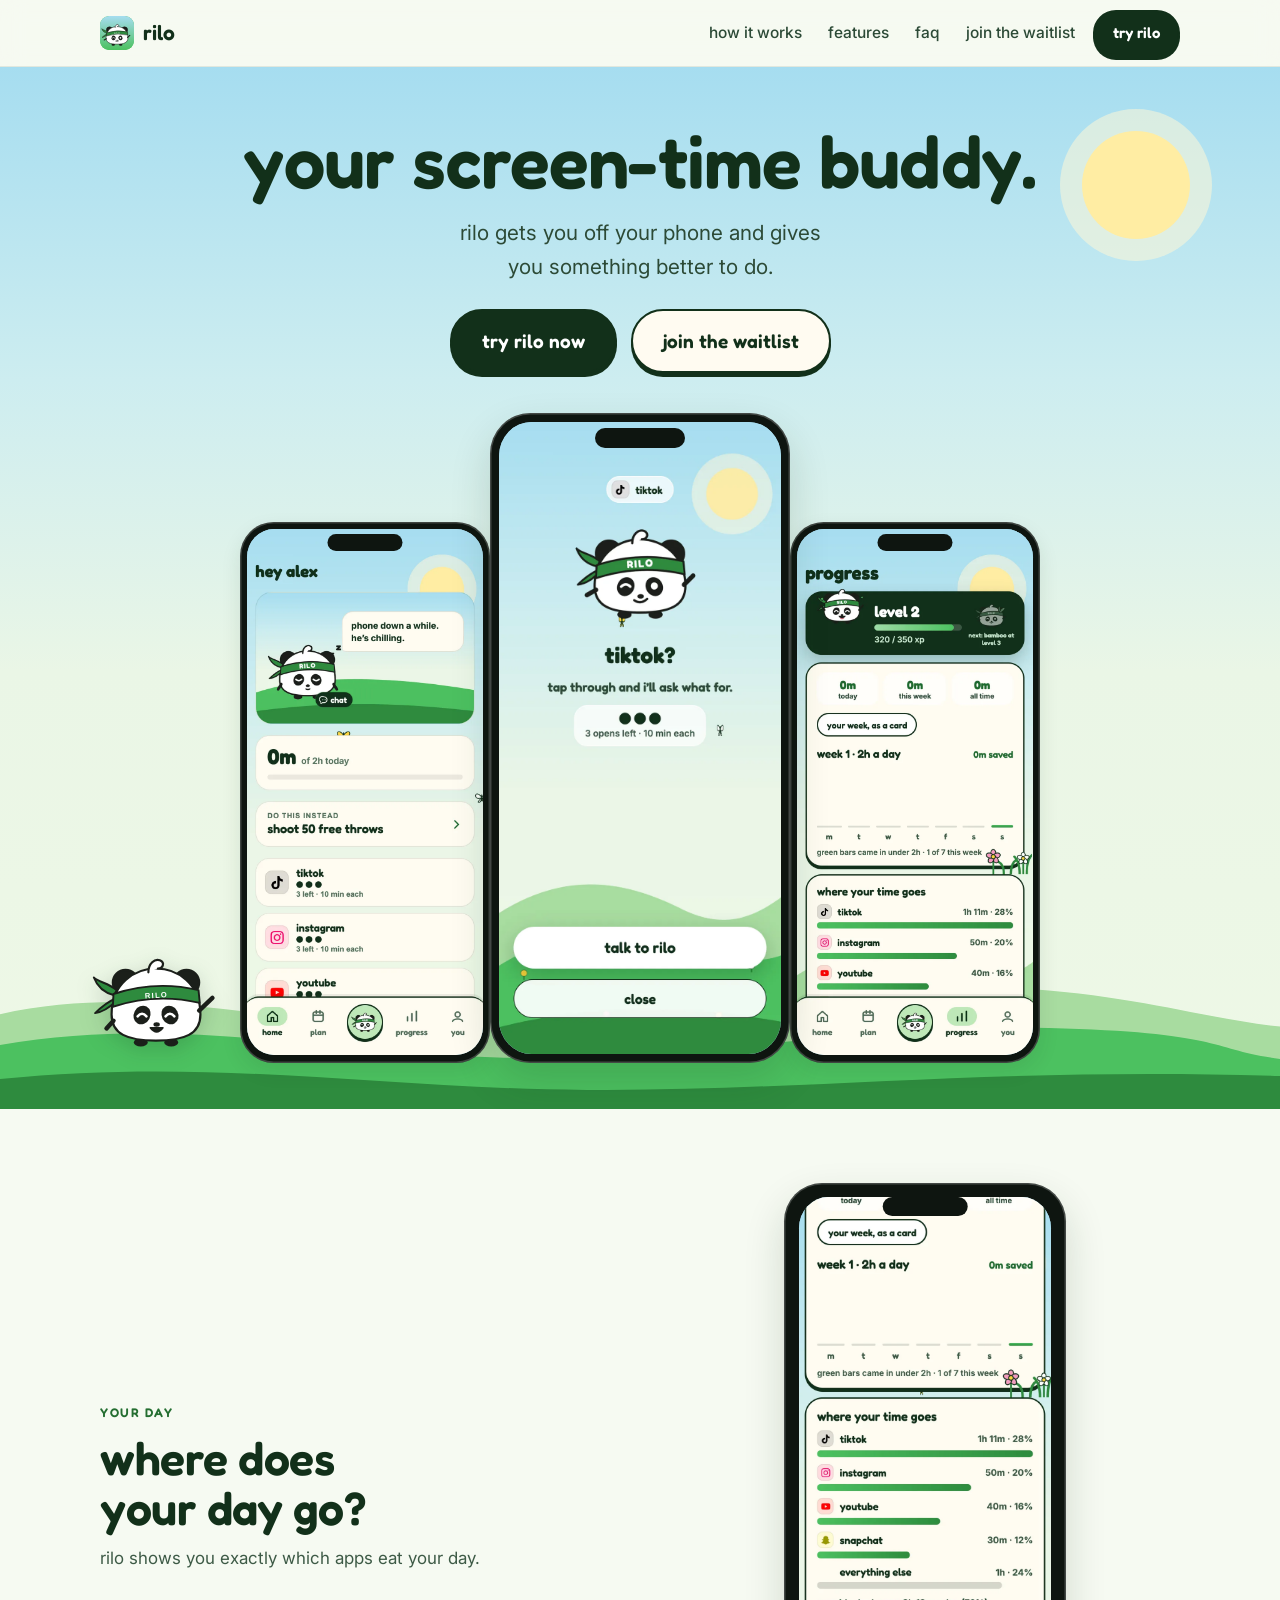
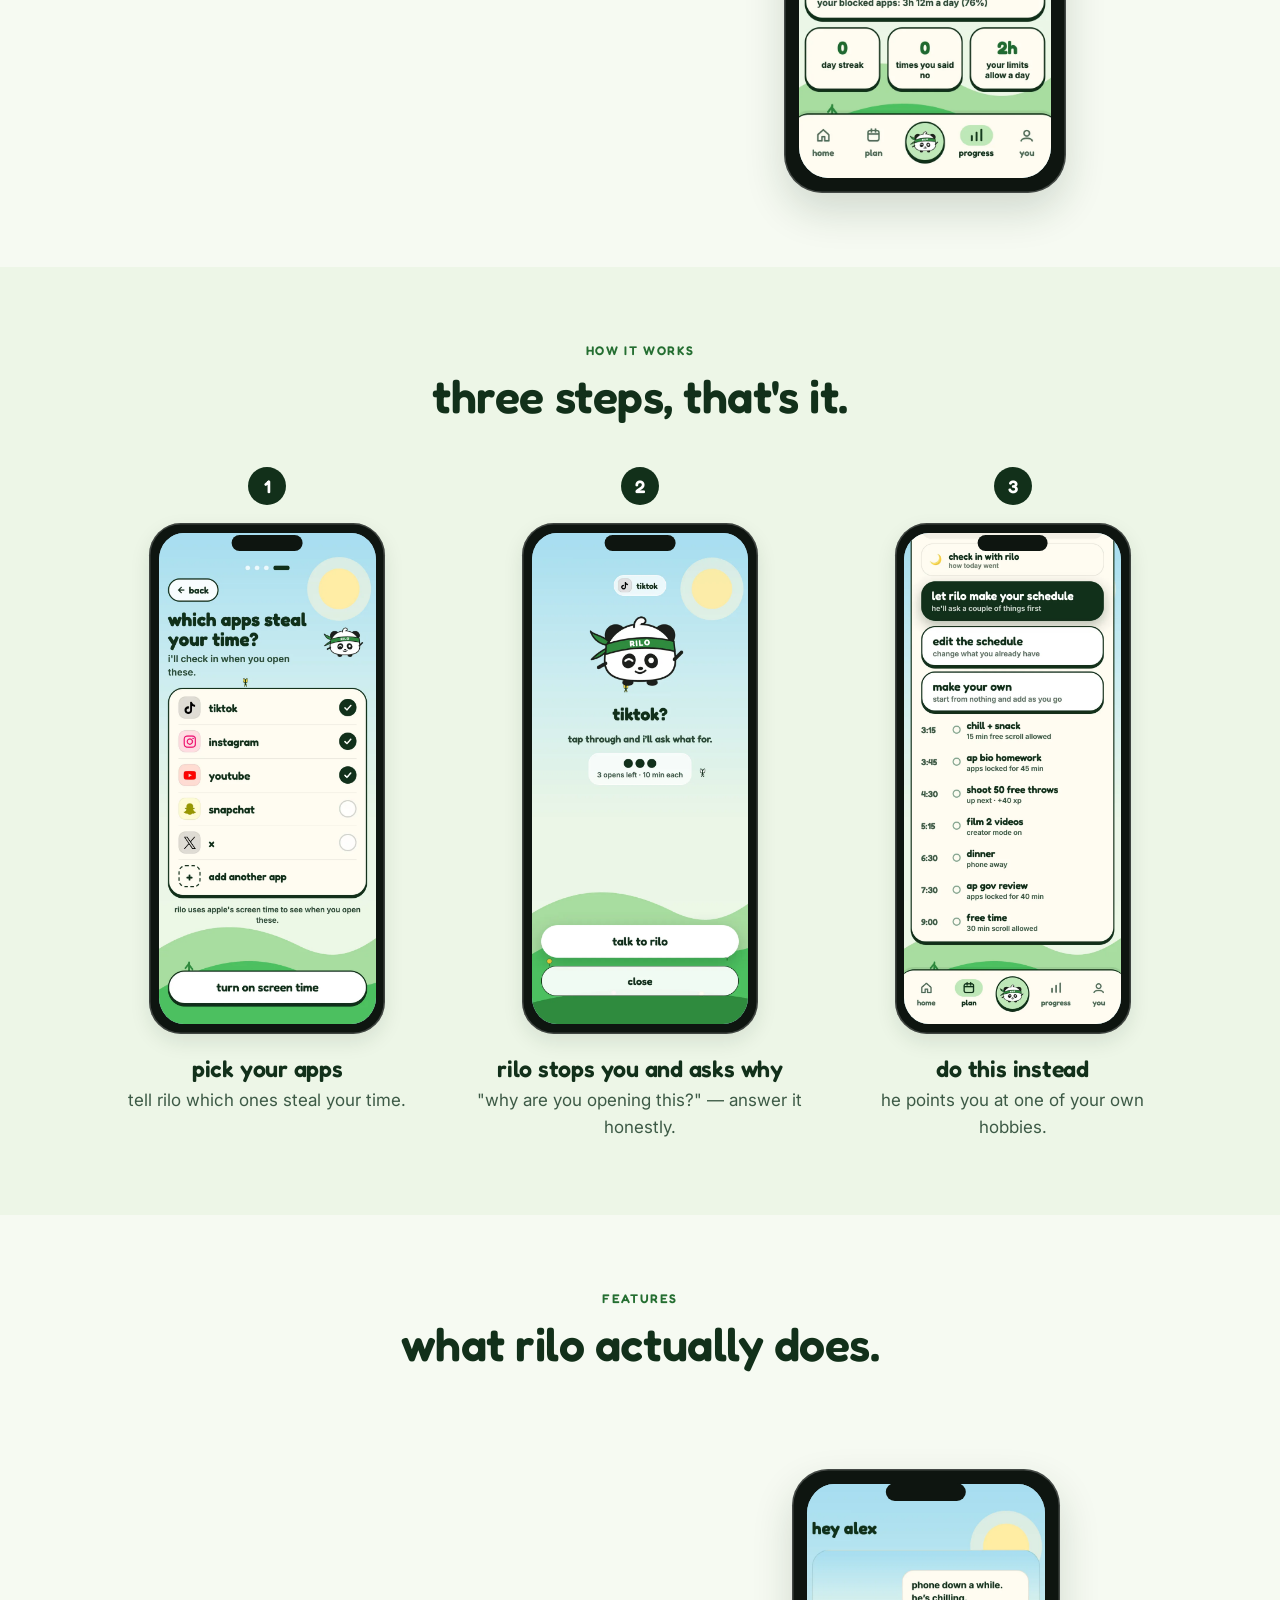
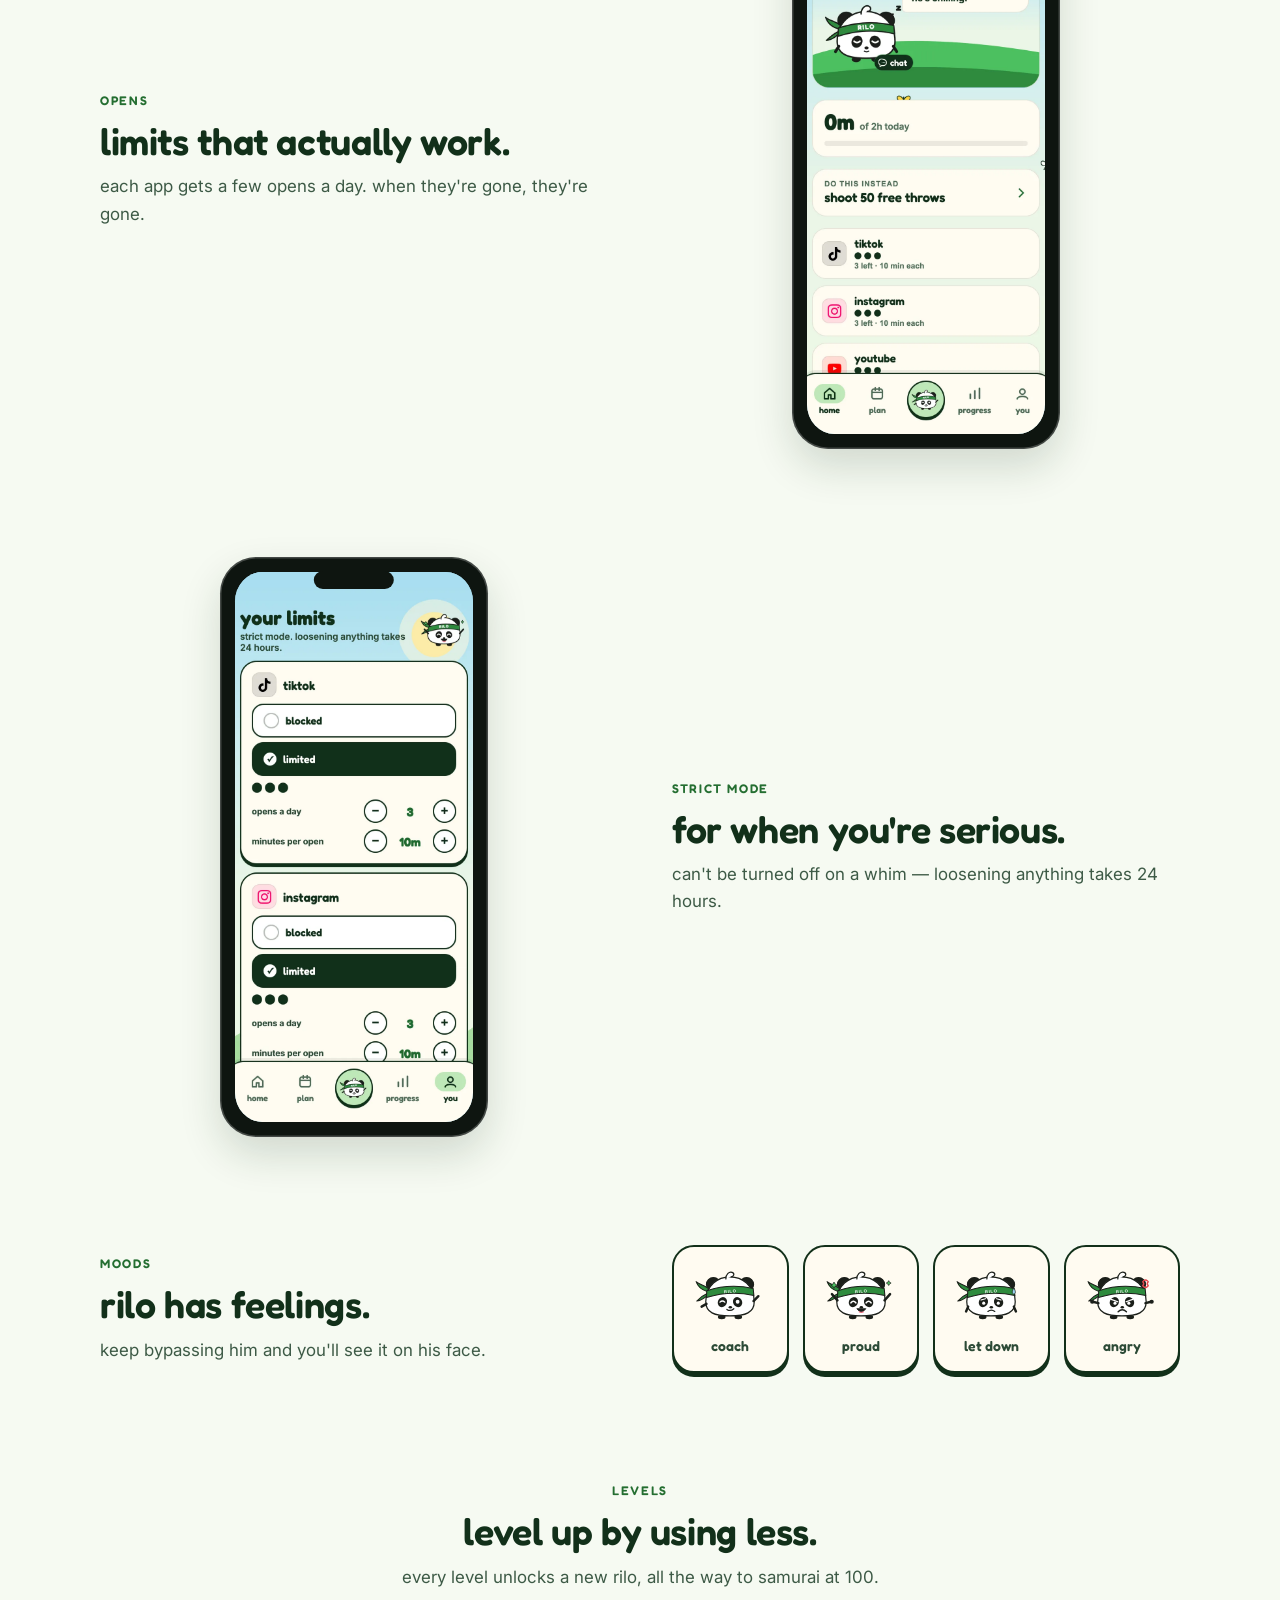
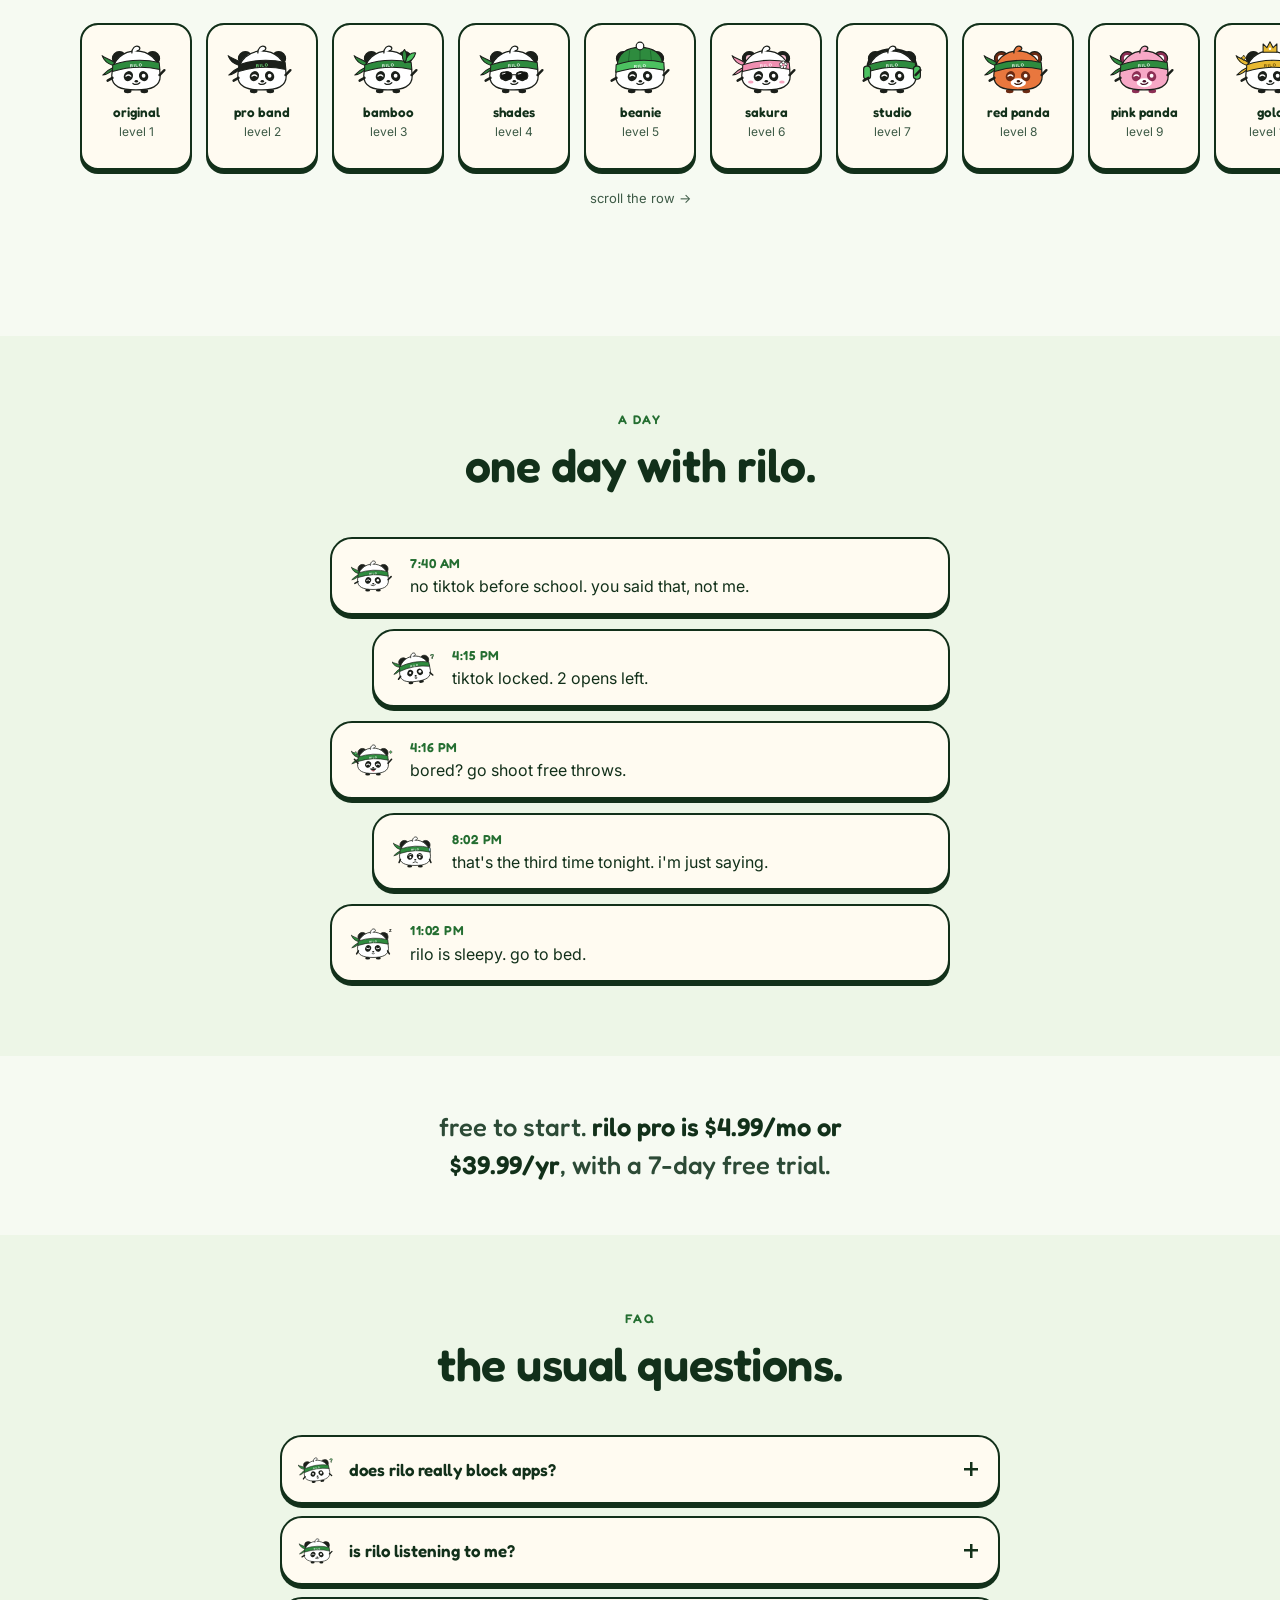
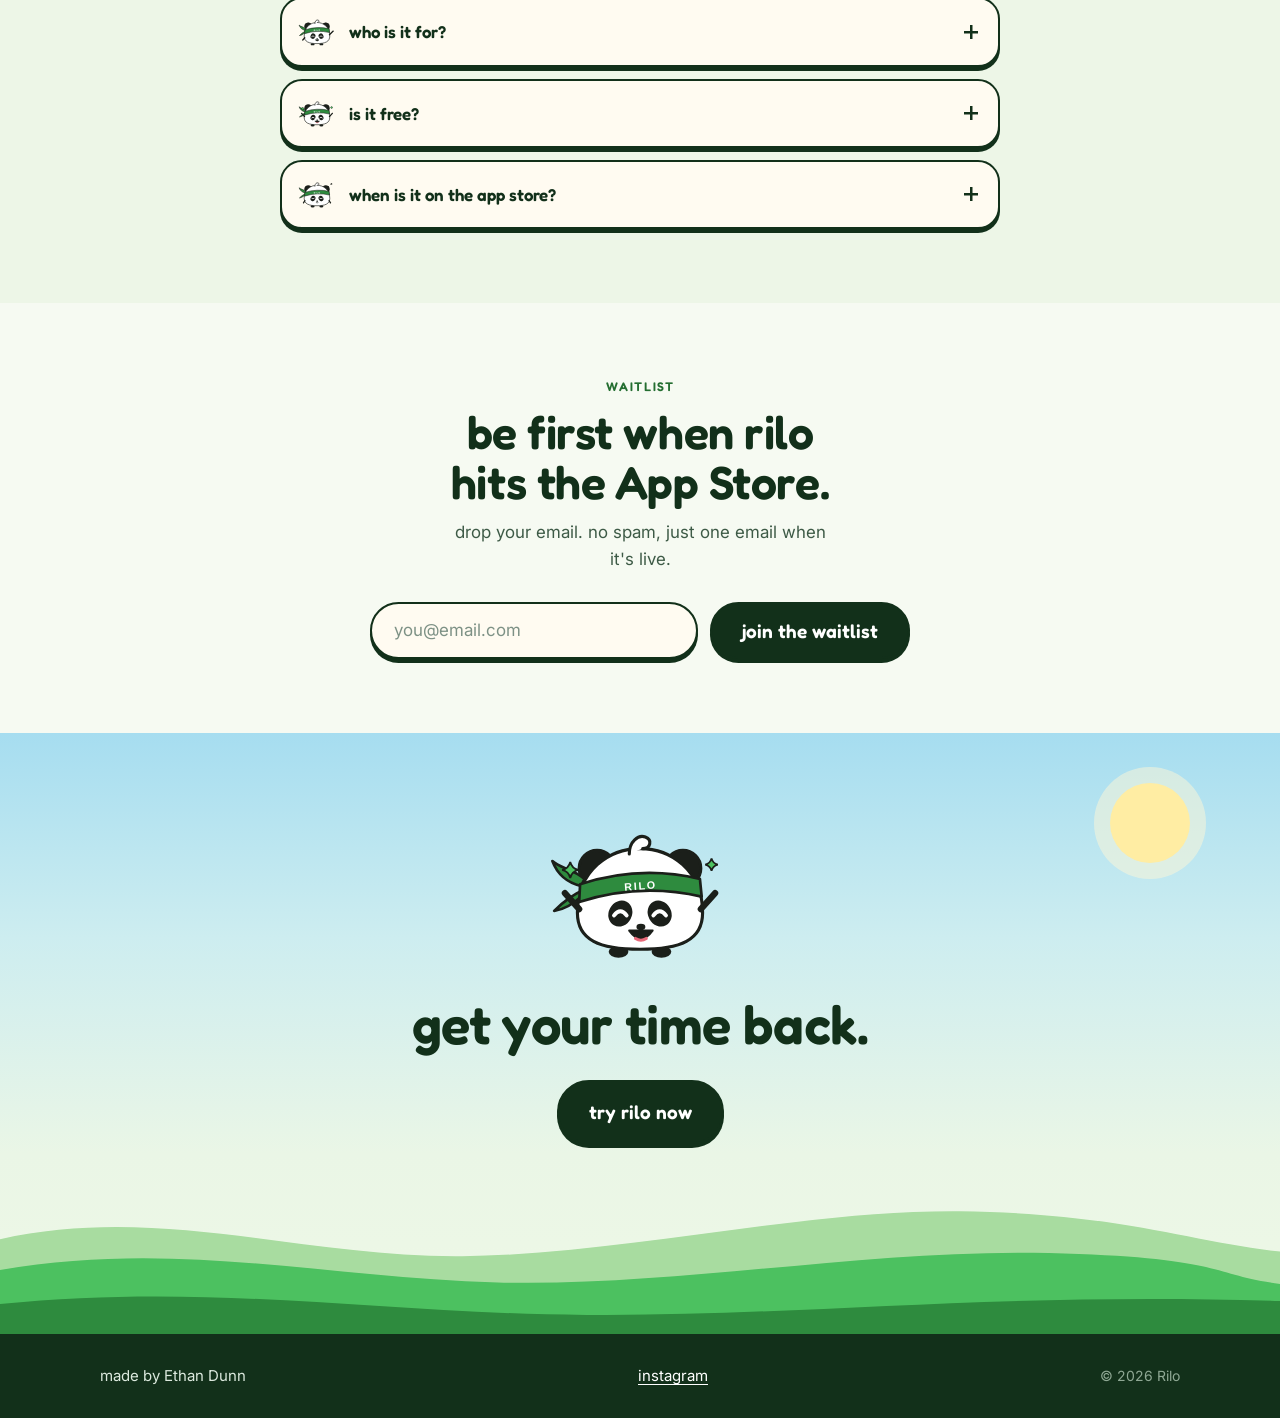
==== index.html @ 5870d287 "Open links that leave the site in a new tab All four off-site links — "try rilo" in the nav, both "t" ====
<!doctype html>
<html lang="en">
<head>
<meta charset="utf-8">
<meta name="viewport" content="width=device-width, initial-scale=1, viewport-fit=cover">
<title>Rilo · your screen-time buddy</title>
<meta name="description" content="rilo blocks the apps you pick, asks why you're opening them, and gives you something better to do. your screen-time buddy for iPhone.">
<meta name="theme-color" content="#A6DDF0">

<link rel="icon" href="img/favicon.svg" type="image/svg+xml">
<link rel="icon" href="img/favicon-32.png" sizes="32x32">
<link rel="apple-touch-icon" href="img/apple-touch-icon.png">

<meta property="og:type" content="website">
<meta property="og:title" content="Rilo · your screen-time buddy">
<meta property="og:description" content="rilo gets you off your phone and gives you something better to do.">
<meta property="og:image" content="img/og.png">
<meta property="og:image:width" content="1200">
<meta property="og:image:height" content="630">
<meta name="twitter:card" content="summary_large_image">
<meta name="twitter:title" content="Rilo · your screen-time buddy">
<meta name="twitter:description" content="rilo gets you off your phone and gives you something better to do.">
<meta name="twitter:image" content="img/og.png">

<link rel="preconnect" href="https://fonts.googleapis.com">
<link rel="preconnect" href="https://fonts.gstatic.com" crossorigin>
<link href="https://fonts.googleapis.com/css2?family=Fredoka:wght@500;600;700&family=Inter:wght@400;500;600;700&display=swap" rel="stylesheet">
<link rel="stylesheet" href="css/style.css">
</head>
<body>

<a class="skip-link" href="#main">skip to content</a>

<!-- ───────────────────────── nav ───────────────────────── -->
<header class="nav">
  <div class="nav__in">
    <a class="nav__brand" href="#top">
      <img src="img/favicon.svg" alt="" width="34" height="34" class="nav__icon">
      <span>rilo</span>
    </a>
    <nav class="nav__links" aria-label="sections">
      <a href="#how">how it works</a>
      <a href="#features">features</a>
      <a href="#faq">faq</a>
      <a href="#waitlist" class="nav__wait">join the waitlist</a>
    </nav>
    <a class="btn btn--sm" href="https://tryrilo.vercel.app" target="_blank" rel="noopener">try rilo</a>
  </div>
</header>

<main id="main">

<!-- ───────────────────────── hero ───────────────────────── -->
<section class="hero" id="top">
  <div class="hero__sky" aria-hidden="true">
    <div class="sun"></div>
  </div>

  <div class="hero__in">
    <h1 class="hero__title">your screen-time buddy.</h1>
    <p class="hero__sub">rilo gets you off your phone and gives you something better to do.</p>

    <div class="hero__cta">
      <a class="btn btn--lg" href="https://tryrilo.vercel.app" target="_blank" rel="noopener">try rilo now</a>
      <!-- swapped for a real App Store button once APP_STORE_URL is set -->
      <a class="btn btn--lg btn--ghost" id="app-store-slot" href="#waitlist">join the waitlist</a>
    </div>

    <div class="fan" role="group" aria-label="rilo on iPhone">
      <div class="fan__side fan__side--l reveal">
        <div class="phone phone--sm">
          <div class="phone__island" aria-hidden="true"></div>
          <div class="phone__screen">
            <img src="img/screens/home.webp" width="780" height="1688" loading="lazy" decoding="async"
                 alt="rilo's home screen: today's total, what to do instead, and each app with the opens it has left.">
          </div>
        </div>
      </div>

      <div class="fan__front float">
        <div class="phone">
          <div class="phone__island" aria-hidden="true"></div>
          <div class="phone__screen">
            <img src="img/screens/shield.webp" width="780" height="1688" fetchpriority="high" decoding="async"
                 alt="rilo blocking tiktok: 'tap through and i'll ask what for', with three opens left.">
          </div>
        </div>
      </div>

      <div class="fan__side fan__side--r reveal">
        <div class="phone phone--sm">
          <div class="phone__island" aria-hidden="true"></div>
          <div class="phone__screen">
            <img src="img/screens/progress.webp" width="780" height="1688" loading="lazy" decoding="async"
                 alt="rilo's progress screen: level 2, time saved, and the week so far.">
          </div>
        </div>
      </div>
    </div>
  </div>

  <div class="hills" aria-hidden="true">
    <img class="hills__rilo" src="img/rilo/original-wave.svg" alt="" width="208" height="182">
    <svg viewBox="0 0 1440 220" preserveAspectRatio="none" class="hills__svg">
      <path fill="#A8DCA0" d="M0 96c180-46 340 24 520 22S900 58 1080 60s260 40 360 52v108H0z"/>
      <path fill="#4CC160" d="M0 136c200-40 360 10 560 16s420-44 620-38 180 28 260 40v66H0z"/>
      <path fill="#2E8B3E" d="M0 180c240-28 420 12 660 14s460-30 780-18v44H0z"/>
    </svg>
  </div>
</section>

<!-- ─────────────────── where does your day go ─────────────────── -->
<section class="band">
  <div class="wrap split">
    <div class="split__text reveal">
      <p class="label">your day</p>
      <h2>where does your day go?</h2>
      <p class="lede">rilo shows you exactly which apps eat your day.</p>
    </div>
    <div class="split__art reveal">
      <div class="phone">
        <div class="phone__island" aria-hidden="true"></div>
        <div class="phone__screen">
          <img src="img/screens/breakdown.webp" width="780" height="1688" loading="lazy" decoding="async"
               alt="where your time goes: tiktok 1h 11m at 28%, instagram 50m at 20%, youtube 40m at 16%, snapchat 30m at 12%.">
        </div>
      </div>
    </div>
  </div>
</section>

<!-- ───────────────────────── how it works ───────────────────────── -->
<section class="band band--tint" id="how">
  <div class="wrap">
    <div class="head reveal">
      <p class="label">how it works</p>
      <h2>three steps, that's it.</h2>
    </div>

    <ol class="steps">
      <li class="step reveal">
        <div class="step__num" aria-hidden="true">1</div>
        <div class="phone phone--sm">
          <div class="phone__island" aria-hidden="true"></div>
          <div class="phone__screen">
            <img src="img/screens/pickapps.webp" width="780" height="1688" loading="lazy" decoding="async"
                 alt="picking which apps rilo watches: tiktok, instagram and youtube ticked.">
          </div>
        </div>
        <h3>pick your apps</h3>
        <p>tell rilo which ones steal your time.</p>
      </li>

      <li class="step reveal">
        <div class="step__num" aria-hidden="true">2</div>
        <div class="phone phone--sm">
          <div class="phone__island" aria-hidden="true"></div>
          <div class="phone__screen">
            <img src="img/screens/shield.webp" width="780" height="1688" loading="lazy" decoding="async"
                 alt="rilo stopping an app open and asking what it's for.">
          </div>
        </div>
        <h3>rilo stops you and asks why</h3>
        <p>"why are you opening this?" — answer it honestly.</p>
      </li>

      <li class="step reveal">
        <div class="step__num" aria-hidden="true">3</div>
        <div class="phone phone--sm">
          <div class="phone__island" aria-hidden="true"></div>
          <div class="phone__screen">
            <img src="img/screens/plan.webp" width="780" height="1688" loading="lazy" decoding="async"
                 alt="rilo's plan for the day, with 'shoot 50 free throws' up next.">
          </div>
        </div>
        <h3>do this instead</h3>
        <p>he points you at one of your own hobbies.</p>
      </li>
    </ol>
  </div>
</section>

<!-- ───────────────────────── features ───────────────────────── -->
<section class="band" id="features">
  <div class="wrap">
    <div class="head reveal">
      <p class="label">features</p>
      <h2>what rilo actually does.</h2>
    </div>

    <div class="feat reveal">
      <div class="feat__text">
        <p class="label">opens</p>
        <h3>limits that actually work.</h3>
        <p class="lede">each app gets a few opens a day. when they're gone, they're gone.</p>
      </div>
      <div class="feat__art">
        <div class="phone">
          <div class="phone__island" aria-hidden="true"></div>
          <div class="phone__screen">
            <img src="img/screens/home.webp" width="780" height="1688" loading="lazy" decoding="async"
                 alt="each app on the home screen showing three opens left at ten minutes each.">
          </div>
        </div>
      </div>
    </div>

    <div class="feat feat--flip reveal">
      <div class="feat__text">
        <p class="label">strict mode</p>
        <h3>for when you're serious.</h3>
        <p class="lede">can't be turned off on a whim — loosening anything takes 24 hours.</p>
      </div>
      <div class="feat__art">
        <div class="phone">
          <div class="phone__island" aria-hidden="true"></div>
          <div class="phone__screen">
            <img src="img/screens/strict.webp" width="780" height="1688" loading="lazy" decoding="async"
                 alt="your limits with strict mode on: loosening anything takes 24 hours.">
          </div>
        </div>
      </div>
    </div>

    <div class="feat reveal">
      <div class="feat__text">
        <p class="label">moods</p>
        <h3>rilo has feelings.</h3>
        <p class="lede">keep bypassing him and you'll see it on his face.</p>
      </div>
      <div class="feat__art">
        <ul class="moods">
          <li><img src="img/rilo/original-coach.svg" alt="rilo looking encouraging" width="208" height="182" loading="lazy"><span>coach</span></li>
          <li><img src="img/rilo/original-proud.svg" alt="rilo looking proud" width="208" height="182" loading="lazy"><span>proud</span></li>
          <li><img src="img/rilo/original-letdown.svg" alt="rilo looking let down" width="208" height="182" loading="lazy"><span>let down</span></li>
          <li><img src="img/rilo/original-angry.svg" alt="rilo looking angry" width="208" height="182" loading="lazy"><span>angry</span></li>
        </ul>
      </div>
    </div>

    <div class="feat feat--stack reveal">
      <div class="feat__text">
        <p class="label">levels</p>
        <h3>level up by using less.</h3>
        <p class="lede">every level unlocks a new rilo, all the way to samurai at 100.</p>
      </div>
      <div class="feat__art feat__art--wide">
        <ul class="skins" id="skins"></ul>
        <p class="skins__hint">scroll the row &rarr;</p>
      </div>
    </div>
  </div>
</section>

<!-- ───────────────────── one day with rilo ───────────────────── -->
<section class="band band--tint">
  <div class="wrap">
    <div class="head reveal">
      <p class="label">a day</p>
      <h2>one day with rilo.</h2>
    </div>

    <ol class="day">
      <li class="note reveal">
        <img src="img/rilo/original-coach.svg" alt="" width="208" height="182" loading="lazy">
        <div><time>7:40 am</time><p>no tiktok before school. you said that, not me.</p></div>
      </li>
      <li class="note reveal">
        <img src="img/rilo/original-curious.svg" alt="" width="208" height="182" loading="lazy">
        <div><time>4:15 pm</time><p>tiktok locked. 2 opens left.</p></div>
      </li>
      <li class="note reveal">
        <img src="img/rilo/original-proud.svg" alt="" width="208" height="182" loading="lazy">
        <div><time>4:16 pm</time><p>bored? go shoot free throws.</p></div>
      </li>
      <li class="note reveal">
        <img src="img/rilo/original-letdown.svg" alt="" width="208" height="182" loading="lazy">
        <div><time>8:02 pm</time><p>that's the third time tonight. i'm just saying.</p></div>
      </li>
      <li class="note reveal">
        <img src="img/rilo/original-sleepy.svg" alt="" width="208" height="182" loading="lazy">
        <div><time>11:02 pm</time><p>rilo is sleepy. go to bed.</p></div>
      </li>
    </ol>
  </div>
</section>

<!-- ───────────────────────── pricing ───────────────────────── -->
<section class="band band--slim">
  <div class="wrap">
    <p class="price reveal">
      free to start. <strong>rilo pro is $4.99/mo or $39.99/yr</strong>, with a 7-day free trial.
    </p>
  </div>
</section>

<!-- ───────────────────────── faq ───────────────────────── -->
<section class="band band--tint" id="faq">
  <div class="wrap wrap--narrow">
    <div class="head reveal">
      <p class="label">faq</p>
      <h2>the usual questions.</h2>
    </div>

    <div class="faq">
      <details class="q reveal">
        <summary>
          <img src="img/rilo/original-curious.svg" alt="" width="208" height="182" loading="lazy">
          <span>does rilo really block apps?</span>
        </summary>
        <p>on iPhone he uses apple's screen time tools, so the block is real. the web demo just shows you how it works.</p>
      </details>

      <details class="q reveal">
        <summary>
          <img src="img/rilo/original-coach.svg" alt="" width="208" height="182" loading="lazy">
          <span>is rilo listening to me?</span>
        </summary>
        <p>no. rilo only listens while you hold the talk button.</p>
      </details>

      <details class="q reveal">
        <summary>
          <img src="img/rilo/original-wave.svg" alt="" width="208" height="182" loading="lazy">
          <span>who is it for?</span>
        </summary>
        <p>anyone 13+ who wants their time back.</p>
      </details>

      <details class="q reveal">
        <summary>
          <img src="img/rilo/original-proud.svg" alt="" width="208" height="182" loading="lazy">
          <span>is it free?</span>
        </summary>
        <p>yes to start. pro adds strict mode, the 30-day plan, ai rilo, and all the skins.</p>
      </details>

      <details class="q reveal">
        <summary>
          <img src="img/rilo/original-sleepy.svg" alt="" width="208" height="182" loading="lazy">
          <span>when is it on the app store?</span>
        </summary>
        <!-- the shipped answer replaces this once APP_STORE_URL is set,
             so it stops pointing at a waitlist that's no longer there -->
        <p data-shipped="it's out. grab it on the App Store.">soon. join the waitlist and you'll be first to know.</p>
      </details>
    </div>
  </div>
</section>

<!-- ───────────────────────── waitlist ─────────────────────────
     Hidden by js/main.js once APP_STORE_URL is set. -->
<section class="band wait" id="waitlist">
  <div class="wrap wrap--narrow">
    <div class="head head--tight reveal">
      <p class="label">waitlist</p>
      <h2>be first when rilo hits the App Store.</h2>
      <p class="lede">drop your email. no spam, just one email when it's live.</p>
    </div>

    <form class="wait__form reveal" id="waitlist-form" novalidate>
      <label class="sr-only" for="wait-email">your email address</label>
      <input
        id="wait-email"
        type="email"
        name="email"
        inputmode="email"
        autocomplete="email"
        placeholder="you@email.com"
        aria-describedby="wait-error"
        required>
      <button class="btn btn--lg" type="submit" id="wait-submit">join the waitlist</button>
    </form>

    <p class="wait__error" id="wait-error" role="alert" hidden></p>

    <div class="wait__done" id="wait-done" hidden>
      <img src="img/rilo/original-proud.svg" alt="rilo, looking proud" width="208" height="182" loading="lazy">
      <p>you're on the list. see you soon.</p>
    </div>
  </div>
</section>

<!-- ───────────────────────── final cta ───────────────────────── -->
<section class="final">
  <div class="final__sky" aria-hidden="true"><div class="sun sun--sm"></div></div>
  <div class="wrap final__in">
    <img class="final__rilo reveal" src="img/rilo/original-proud.svg" alt="rilo, cheering you on" width="208" height="182" loading="lazy">
    <h2 class="reveal">get your time back.</h2>
    <a class="btn btn--lg reveal" href="https://tryrilo.vercel.app" target="_blank" rel="noopener">try rilo now</a>
  </div>
  <div class="hills hills--final" aria-hidden="true">
    <svg viewBox="0 0 1440 220" preserveAspectRatio="none" class="hills__svg">
      <path fill="#A8DCA0" d="M0 96c180-46 340 24 520 22S900 58 1080 60s260 40 360 52v108H0z"/>
      <path fill="#4CC160" d="M0 136c200-40 360 10 560 16s420-44 620-38 180 28 260 40v66H0z"/>
      <path fill="#2E8B3E" d="M0 180c240-28 420 12 660 14s460-30 780-18v44H0z"/>
    </svg>
  </div>
</section>

</main>

<footer class="foot">
  <div class="wrap foot__in">
    <p>made by Ethan Dunn</p>
    <p><a href="https://instagram.com/ethandunnofficial" target="_blank" rel="noopener">instagram</a></p>
    <p class="foot__c">© 2026 Rilo</p>
  </div>
</footer>

<script src="js/main.js"></script>
</body>
</html>
---- css/style.css ----
/* ───────────────────────────────────────────────────────────
   Rilo — marketing site
   Palette lifted from the app itself (lib/themes.js "grass"
   + index.css), so the site and the app look like one thing.
   ─────────────────────────────────────────────────────────── */

:root{
  --ink:#12301A;
  --ink-2:#2C4A36;
  --ink-3:#3D5A46;
  --card:#FFFBF1;
  --line:#12301A;

  --green:#2E8B3E;
  --green-lt:#4CC160;
  --green-pale:#A8DCA0;
  /* Rilo's green is a shade too light for small text on the cream
     and tinted backgrounds — this one clears 4.5:1 on both */
  --green-ink:#246E31;

  --sky-1:#A6DDF0;
  --sky-2:#CDEDF0;
  --sky-3:#EAF6E6;
  --sky-4:#EEF8E6;

  --page:#F6FAF2;
  --radius:22px;
  --wrap:1120px;

  --shadow:0 18px 40px rgba(18,48,26,.16);
  --shadow-sm:0 8px 20px rgba(18,48,26,.10);
}

*,*::before,*::after{box-sizing:border-box}

/* an author-set display (flex/grid) otherwise beats the hidden
   attribute, which is how a hidden form stays on screen */
[hidden]{display:none !important}

html{
  scroll-behavior:smooth;
  /* the sticky nav shouldn't sit on top of the thing you jumped to */
  scroll-padding-top:80px;
  -webkit-text-size-adjust:100%;
}

body{
  margin:0;
  background:var(--page);
  color:var(--ink);
  font-family:Inter,system-ui,-apple-system,"Segoe UI",sans-serif;
  font-size:17px;
  line-height:1.6;
  /* most visitors arrive from instagram on a phone — nothing may spill sideways */
  overflow-x:hidden;
}

h1,h2,h3{
  font-family:Fredoka,Inter,system-ui,sans-serif;
  font-weight:600;
  line-height:1.08;
  letter-spacing:-.01em;
  margin:0;
  text-wrap:balance;
}

img{max-width:100%;height:auto;display:block}
a{color:inherit}

/* parked above the viewport rather than off to the left, which
   would widen the page */
.skip-link{
  position:absolute;left:0;top:-80px;z-index:200;
  background:var(--ink);color:#fff;padding:12px 18px;border-radius:0 0 12px 0;
  font-weight:600;
}
.skip-link:focus{top:0}

:focus-visible{
  outline:3px solid var(--ink);
  outline-offset:3px;
  border-radius:6px;
}

.wrap{width:100%;max-width:var(--wrap);margin-inline:auto;padding-inline:20px}
.wrap--narrow{max-width:760px}

/* ───────────────────────── buttons ───────────────────────── */

.btn{
  display:inline-flex;align-items:center;justify-content:center;
  gap:8px;
  font-family:Fredoka,sans-serif;font-weight:600;
  text-decoration:none;
  background:var(--ink);color:#fff;
  border:2px solid var(--line);
  border-radius:999px;
  box-shadow:0 4px 0 var(--line);
  transition:transform .12s ease,box-shadow .12s ease;
}
.btn--sm{font-size:15px;padding:9px 18px;min-height:42px}
.btn--lg{font-size:19px;padding:15px 30px;min-height:56px}
.btn:hover{transform:translateY(2px);box-shadow:0 2px 0 var(--line)}
.btn:active{transform:translateY(4px);box-shadow:0 0 0 var(--line)}

/* the hero's secondary action — "try rilo now" stays the loud one */
.btn--ghost{background:var(--card);color:var(--ink)}

/* the non-clickable "coming soon" note — becomes a real button
   when APP_STORE_URL is set in js/main.js */
.badge{
  display:inline-flex;align-items:center;gap:8px;
  font-family:Fredoka,sans-serif;font-weight:600;font-size:15px;
  padding:13px 22px;min-height:52px;
  border:2px dashed rgba(18,48,26,.38);
  border-radius:999px;
  color:var(--ink-2);
  background:rgba(255,255,255,.62);
}

/* ───────────────────────── nav ───────────────────────── */

.nav{
  position:sticky;top:0;z-index:100;
  background:rgba(246,250,242,.86);
  backdrop-filter:blur(12px);
  -webkit-backdrop-filter:blur(12px);
  border-bottom:1px solid rgba(18,48,26,.09);
}
.nav__in{
  width:100%;max-width:var(--wrap);margin-inline:auto;
  padding:10px 20px;
  display:flex;align-items:center;gap:18px;
}
.nav__brand{
  display:flex;align-items:center;gap:9px;
  font-family:Fredoka,sans-serif;font-weight:600;font-size:21px;
  text-decoration:none;
  margin-right:auto;
}
.nav__icon{border-radius:9px}
.nav__links{display:none;gap:26px;font-weight:500;font-size:15.5px}
.nav__links a{text-decoration:none;color:var(--ink-2)}
.nav__links a:hover{color:var(--ink)}

@media (min-width:860px){
  .nav__links{display:flex}
}

/* ───────────────────────── hero ───────────────────────── */

.hero{position:relative;overflow:hidden;isolation:isolate}
.hero__sky{
  position:absolute;inset:0;z-index:-2;
  background:linear-gradient(180deg,var(--sky-1) 0%,var(--sky-2) 30%,var(--sky-3) 58%,var(--sky-4) 100%);
}
/* on a phone the sun tucks into the top corner so it never sits
   behind the headline */
.sun{
  position:absolute;top:26px;right:-18px;
  width:82px;height:82px;border-radius:50%;
  background:#FFEDA3;
  box-shadow:0 0 0 18px rgba(255,248,216,.55);
}
@media (min-width:760px){
  .sun{top:64px;right:7%;width:108px;height:108px;box-shadow:0 0 0 22px rgba(255,248,216,.55)}
}
.sun--sm{width:80px;height:80px;top:50px;box-shadow:0 0 0 16px rgba(255,248,216,.5)}

.hero__in{
  max-width:var(--wrap);margin-inline:auto;
  padding:54px 20px 0;
  text-align:center;
}
.hero__title{font-size:clamp(2.45rem,9.5vw,4.6rem)}
.hero__sub{
  margin:16px auto 0;max-width:30ch;
  font-size:clamp(1.05rem,3.6vw,1.3rem);
  color:var(--ink-2);
}
.hero__cta{
  margin-top:26px;
  display:flex;flex-direction:column;align-items:center;gap:12px;
}
@media (min-width:620px){
  .hero__cta{flex-direction:row;justify-content:center;gap:14px}
}

/* ── the fanned phones ── */
.fan{
  margin-top:40px;
  display:flex;align-items:flex-end;justify-content:center;
  /* the two back phones tuck behind the front one */
  gap:0;
  /* clear band of hillside under the phones, so Rilo has somewhere
     to stand on a narrow screen */
  padding-bottom:104px;
}
.fan__front{z-index:3;width:min(62vw,268px)}
.fan__side{z-index:1;width:min(44vw,206px);opacity:.97}
.fan__side--l{transform:rotate(-8deg) translate(16%,-3%)}
.fan__side--r{transform:rotate(8deg) translate(-16%,-3%)}

@media (min-width:760px){
  .fan{padding-bottom:46px}
  .fan__front{width:300px}
  .fan__side{width:250px}
  .fan__side--l{transform:rotate(-9deg) translate(14%,-2%)}
  .fan__side--r{transform:rotate(9deg) translate(-14%,-2%)}
}

/* ── hills ──
   z-index -1 keeps the hills (and Rilo on them) behind the fanned
   phones, so on a narrow screen he reads as standing behind them
   instead of sitting on top of one */
.hills{position:absolute;left:0;right:0;bottom:-1px;pointer-events:none;z-index:-1}
.hills__svg{display:block;width:100%;height:clamp(140px,16vw,170px)}
/* peeking over the hills, off to one side so the fanned phones
   never sit on top of him */
/* he sits inside .hills and BEFORE the svg, so the hill paths paint
   over his lower half — he peeks over the ridge */
.hills__rilo{
  position:absolute;
  left:6%;bottom:9%;
  width:clamp(86px,15vw,132px);
  filter:drop-shadow(0 6px 10px rgba(18,48,26,.18));
}
@media (min-width:760px){
  .hills__rilo{left:7%;bottom:30%}
}

/* ───────────────────────── bands ───────────────────────── */

.band{padding:74px 0}
.band--tint{background:#EDF6E7}
.band--slim{padding:52px 0}

.head{text-align:center;margin-bottom:46px}
.head h2{font-size:clamp(1.95rem,6.2vw,2.9rem)}

.label{
  font-family:Fredoka,sans-serif;
  font-size:12.5px;font-weight:600;
  letter-spacing:.13em;text-transform:uppercase;
  color:var(--green-ink);
  margin:0 0 10px;
}

.lede{color:var(--ink-3);margin:12px 0 0;font-size:1.06rem}

/* ── a text/phone split (the "where does your day go" block) ── */
.split{display:grid;gap:34px;align-items:center}
.split__text{text-align:center}
.split__text h2{font-size:clamp(1.95rem,6.2vw,2.9rem)}
.split__art{display:flex;justify-content:center}
.split__art .phone{width:min(66vw,262px)}

@media (min-width:860px){
  .split{grid-template-columns:1fr 1fr;gap:60px}
  .split__text{text-align:left}
  .split__art .phone{width:282px}
}

/* ───────────────────── how it works ───────────────────── */

.steps{
  list-style:none;margin:0;padding:0;
  display:grid;gap:52px;
}
.step{text-align:center;position:relative}
.step .phone{width:min(60vw,236px);margin:0 auto 22px}
.step h3{font-size:1.45rem;margin-bottom:6px}
.step p{margin:0;color:var(--ink-3)}
.step__num{
  width:38px;height:38px;margin:0 auto 18px;
  display:grid;place-items:center;
  border-radius:50%;
  background:var(--ink);color:#fff;
  font-family:Fredoka,sans-serif;font-weight:600;font-size:18px;
}

@media (min-width:860px){
  .steps{grid-template-columns:repeat(3,1fr);gap:38px}
  .step .phone{width:100%;max-width:236px}
}

/* ───────────────────────── features ───────────────────────── */

.feat{
  display:grid;gap:30px;align-items:center;
  padding:40px 0;
}
/* min-width:0 — without it a grid item refuses to shrink below its
   content, and the scrolling skins row stretches the whole page */
.feat__text{text-align:center;min-width:0}
.feat__text h3{font-size:clamp(1.7rem,5.4vw,2.35rem);margin-bottom:0}
.feat__art{display:flex;justify-content:center;min-width:0}
.feat__art .phone{width:min(62vw,250px)}

@media (min-width:860px){
  .feat{grid-template-columns:1fr 1fr;gap:64px;padding:54px 0}
  .feat__text{text-align:left}
  /* alternating sides, like the reference layouts */
  .feat--flip .feat__text{order:2}
  .feat--flip .feat__art{order:1}
  .feat__art .phone{width:268px}
  /* the skin ladder reads better as one wide row than squeezed
     into half a column */
  .feat--stack{grid-template-columns:1fr;gap:28px}
  .feat--stack .feat__text{text-align:center;max-width:46ch;margin-inline:auto}
}

/* ── moods row ── */
.moods{
  list-style:none;margin:0;padding:0;
  display:grid;grid-template-columns:repeat(2,1fr);
  gap:14px;width:100%;max-width:420px;
}
.moods li{
  background:var(--card);
  border:2px solid var(--line);
  border-radius:var(--radius);
  box-shadow:0 4px 0 var(--line);
  padding:16px 10px 12px;
  text-align:center;
}
.moods img{width:84px;margin:0 auto 6px}
.moods span{
  font-family:Fredoka,sans-serif;font-weight:600;font-size:14px;
  color:var(--ink-2);
}
@media (min-width:520px){
  .moods{grid-template-columns:repeat(4,1fr);max-width:none}
  .moods img{width:72px}
}

/* ── skins row (horizontal scroll, ends at samurai 100) ── */
.feat__art--wide{display:block;width:100%}
.skins{
  list-style:none;margin:0;padding:4px 20px 16px;
  display:flex;gap:14px;
  overflow-x:auto;
  scroll-snap-type:x mandatory;
  -webkit-overflow-scrolling:touch;
  /* bleed to the screen edges on a phone so the row reads as scrollable */
  margin-inline:calc(50% - 50vw);
  scrollbar-width:thin;
}
.skins li{
  flex:0 0 auto;width:112px;
  scroll-snap-align:center;
  background:var(--card);
  border:2px solid var(--line);
  border-radius:18px;
  box-shadow:0 4px 0 var(--line);
  padding:12px 8px 10px;
  text-align:center;
}
.skins li.is-max{background:#FFF3C9}
.skins img{width:72px;margin:0 auto 4px}
.skins b{
  display:block;
  font-family:Fredoka,sans-serif;font-weight:600;font-size:13.5px;
  line-height:1.2;
}
.skins small{display:block;font-size:12px;color:var(--ink-3);margin-top:2px}
.skins__hint{
  margin:0;padding-top:2px;
  text-align:center;font-size:13px;color:var(--ink-3);
}
@media (min-width:860px){
  .skins{padding-inline:max(20px,calc(50vw - var(--wrap)/2))}
  .skins__hint{text-align:center}
}

/* ───────────────────── one day with rilo ───────────────────── */

.day{
  list-style:none;margin:0 auto;padding:0;
  max-width:620px;
  display:grid;gap:14px;
}
.note{
  display:flex;align-items:center;gap:14px;
  background:var(--card);
  border:2px solid var(--line);
  border-radius:var(--radius);
  box-shadow:0 4px 0 var(--line);
  padding:14px 18px;
}
/* a gentle stagger down the timeline, flattened on a phone */
@media (min-width:620px){
  .note:nth-child(even){margin-left:42px}
}
.note img{width:46px;flex-shrink:0}
.note time{
  display:block;
  font-family:Fredoka,sans-serif;font-weight:600;font-size:13px;
  letter-spacing:.04em;text-transform:uppercase;
  color:var(--green-ink);
}
.note p{margin:2px 0 0;font-size:16px;line-height:1.45}

/* ───────────────────────── pricing ───────────────────────── */

.price{
  margin:0;text-align:center;
  font-family:Fredoka,sans-serif;font-weight:500;
  font-size:clamp(1.15rem,4.2vw,1.6rem);
  line-height:1.45;
  color:var(--ink-2);
  max-width:34ch;margin-inline:auto;
}
.price strong{font-weight:600;color:var(--ink)}

/* ───────────────────────── faq ───────────────────────── */

.faq{display:grid;gap:12px}
.q{
  background:var(--card);
  border:2px solid var(--line);
  border-radius:var(--radius);
  box-shadow:0 4px 0 var(--line);
  overflow:hidden;
}
.q summary{
  display:flex;align-items:center;gap:13px;
  padding:16px 50px 16px 16px;
  cursor:pointer;
  font-family:Fredoka,sans-serif;font-weight:600;font-size:1.06rem;
  position:relative;
  list-style:none;
}
.q summary::-webkit-details-marker{display:none}
.q summary img{width:38px;flex-shrink:0}
/* the +/− */
.q summary::after{
  content:"";
  position:absolute;right:20px;top:50%;
  width:14px;height:14px;
  background:
    linear-gradient(var(--ink),var(--ink)) center/14px 2.5px no-repeat,
    linear-gradient(var(--ink),var(--ink)) center/2.5px 14px no-repeat;
  transform:translateY(-50%);
  transition:transform .2s ease;
}
.q[open] summary::after{
  background:linear-gradient(var(--ink),var(--ink)) center/14px 2.5px no-repeat;
  transform:translateY(-50%) rotate(180deg);
}
.q p{margin:0;padding:0 18px 18px 67px;color:var(--ink-3)}
@media (max-width:520px){
  .q p{padding-left:18px}
}

/* ───────────────────────── waitlist ───────────────────────── */

.sr-only{
  position:absolute;width:1px;height:1px;
  padding:0;margin:-1px;overflow:hidden;
  clip:rect(0 0 0 0);white-space:nowrap;border:0;
}

/* the FAQ above is tinted, so the waitlist takes the page colour to
   stay a distinct block rather than merging into it */
.wait{background:var(--page)}
.head--tight{margin-bottom:28px}
.head--tight .lede{margin-inline:auto;max-width:36ch}

.wait__form{
  display:flex;flex-direction:column;gap:12px;
  max-width:540px;margin:0 auto;
}
.wait__form input{
  flex:1 1 auto;min-width:0;
  font-family:Inter,sans-serif;font-size:17px;
  color:var(--ink);
  background:var(--card);
  border:2px solid var(--line);
  border-radius:999px;
  box-shadow:0 4px 0 var(--line);
  padding:0 22px;min-height:56px;
}
.wait__form input::placeholder{color:#7D9185}
.wait__form input[aria-invalid="true"]{border-color:#B3261E}
.wait__form .btn{flex:0 0 auto}

@media (min-width:620px){
  .wait__form{flex-direction:row;align-items:stretch}
}

.wait__error{
  margin:14px auto 0;max-width:540px;
  text-align:center;font-size:15px;font-weight:500;
  color:#8C1D18;
}

.wait__done{
  max-width:540px;margin:0 auto;text-align:center;
}
.wait__done img{width:132px;margin:0 auto 10px}
.wait__done p{
  margin:0;
  font-family:Fredoka,sans-serif;font-weight:600;
  font-size:clamp(1.2rem,4.4vw,1.5rem);
}

/* ───────────────────────── final cta ───────────────────────── */

.final{position:relative;overflow:hidden;isolation:isolate;padding:80px 0 0}
.final__sky{
  position:absolute;inset:0;z-index:-1;
  background:linear-gradient(180deg,var(--sky-1) 0%,var(--sky-2) 34%,var(--sky-3) 70%,var(--sky-4) 100%);
}
.final__in{text-align:center;padding-bottom:clamp(110px,19vw,190px)}
.final__rilo{width:clamp(130px,26vw,186px);margin:0 auto 20px}
.final h2{font-size:clamp(2.1rem,7.4vw,3.4rem);margin-bottom:26px}
.hills--final{z-index:-1}

/* ───────────────────────── footer ───────────────────────── */

.foot{background:var(--ink);color:#DCE9DE;padding:30px 0}
.foot__in{
  display:flex;flex-direction:column;align-items:center;gap:7px;
  text-align:center;font-size:15px;
}
.foot p{margin:0}
.foot a{color:#fff;text-decoration:underline;text-underline-offset:3px}
.foot__c{color:#8FA894;font-size:14px}
@media (min-width:620px){
  .foot__in{flex-direction:row;justify-content:space-between}
}

/* ─────────────── the reusable iPhone mockup ───────────────
   One component: black bezel, dynamic island, the real
   screenshot inside, soft shadow. Width is set by whoever
   uses it; the height follows from the 390x844 aspect.     */

.phone{
  position:relative;
  width:100%;
  aspect-ratio:390/844;
  background:#0E1510;
  border-radius:13.5% / 6.3%;
  padding:2.9%;
  box-shadow:var(--shadow),0 0 0 1.5px rgba(255,255,255,.22) inset;
}
.phone__screen{
  width:100%;height:100%;
  border-radius:11.5% / 5.4%;
  overflow:hidden;
  background:var(--sky-1);
}
.phone__screen img{width:100%;height:100%;object-fit:cover;object-position:top}
.phone__island{
  position:absolute;z-index:2;
  top:2.3%;left:50%;transform:translateX(-50%);
  width:30%;height:3.1%;
  background:#0E1510;
  border-radius:999px;
}
.phone--sm{box-shadow:var(--shadow-sm),0 0 0 1.5px rgba(255,255,255,.2) inset}

/* ───────────────────────── motion ───────────────────────── */

.reveal{
  opacity:0;
  transform:translateY(22px);
  transition:opacity .66s ease,transform .66s cubic-bezier(.22,.8,.3,1);
}
.reveal.is-in{opacity:1;transform:none}

.float{animation:float 6.5s ease-in-out infinite}
@keyframes float{
  0%,100%{transform:translateY(0)}
  50%{transform:translateY(-12px)}
}

/* everything above is decoration — switch it all off on request */
@media (prefers-reduced-motion:reduce){
  html{scroll-behavior:auto}
  .reveal{opacity:1;transform:none;transition:none}
  .float{animation:none}
  .btn{transition:none}
  .q summary::after{transition:none}
  *,*::before,*::after{
    animation-duration:.001ms !important;
    animation-iteration-count:1 !important;
    transition-duration:.001ms !important;
  }
}
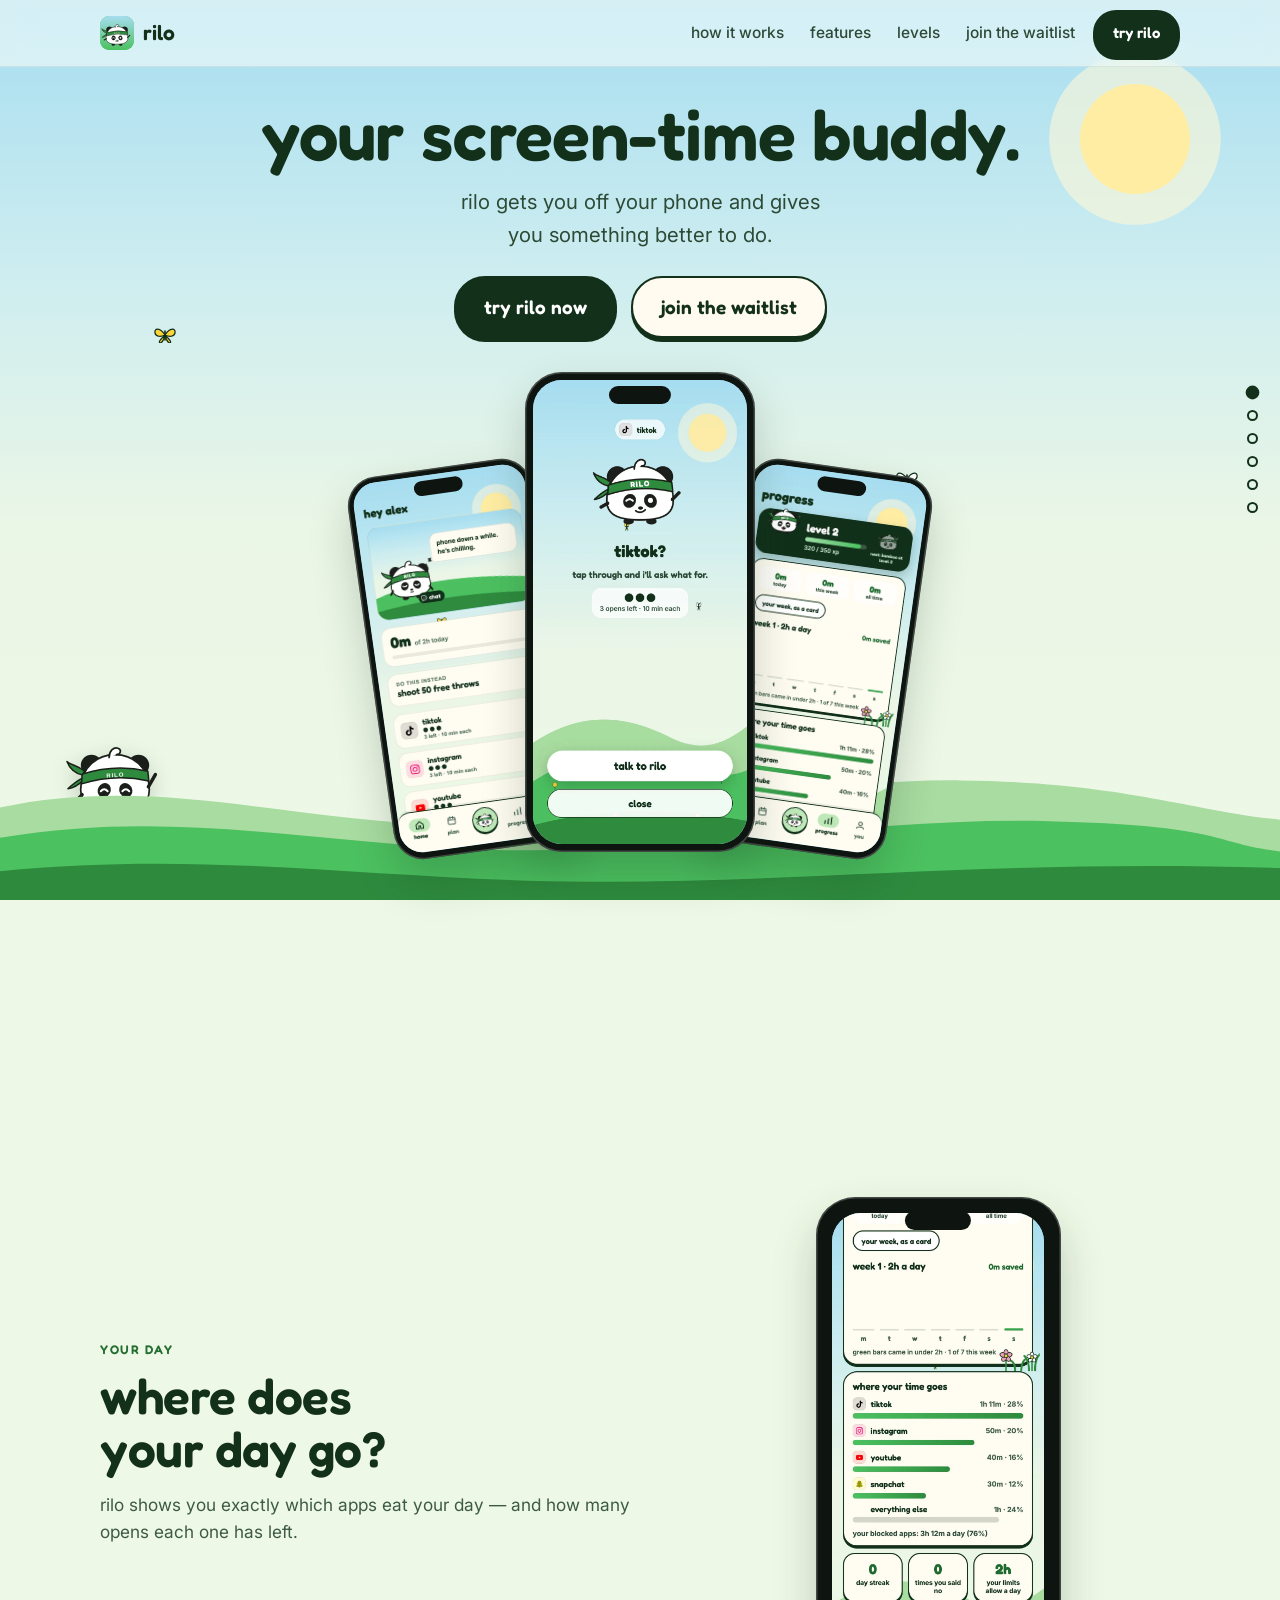
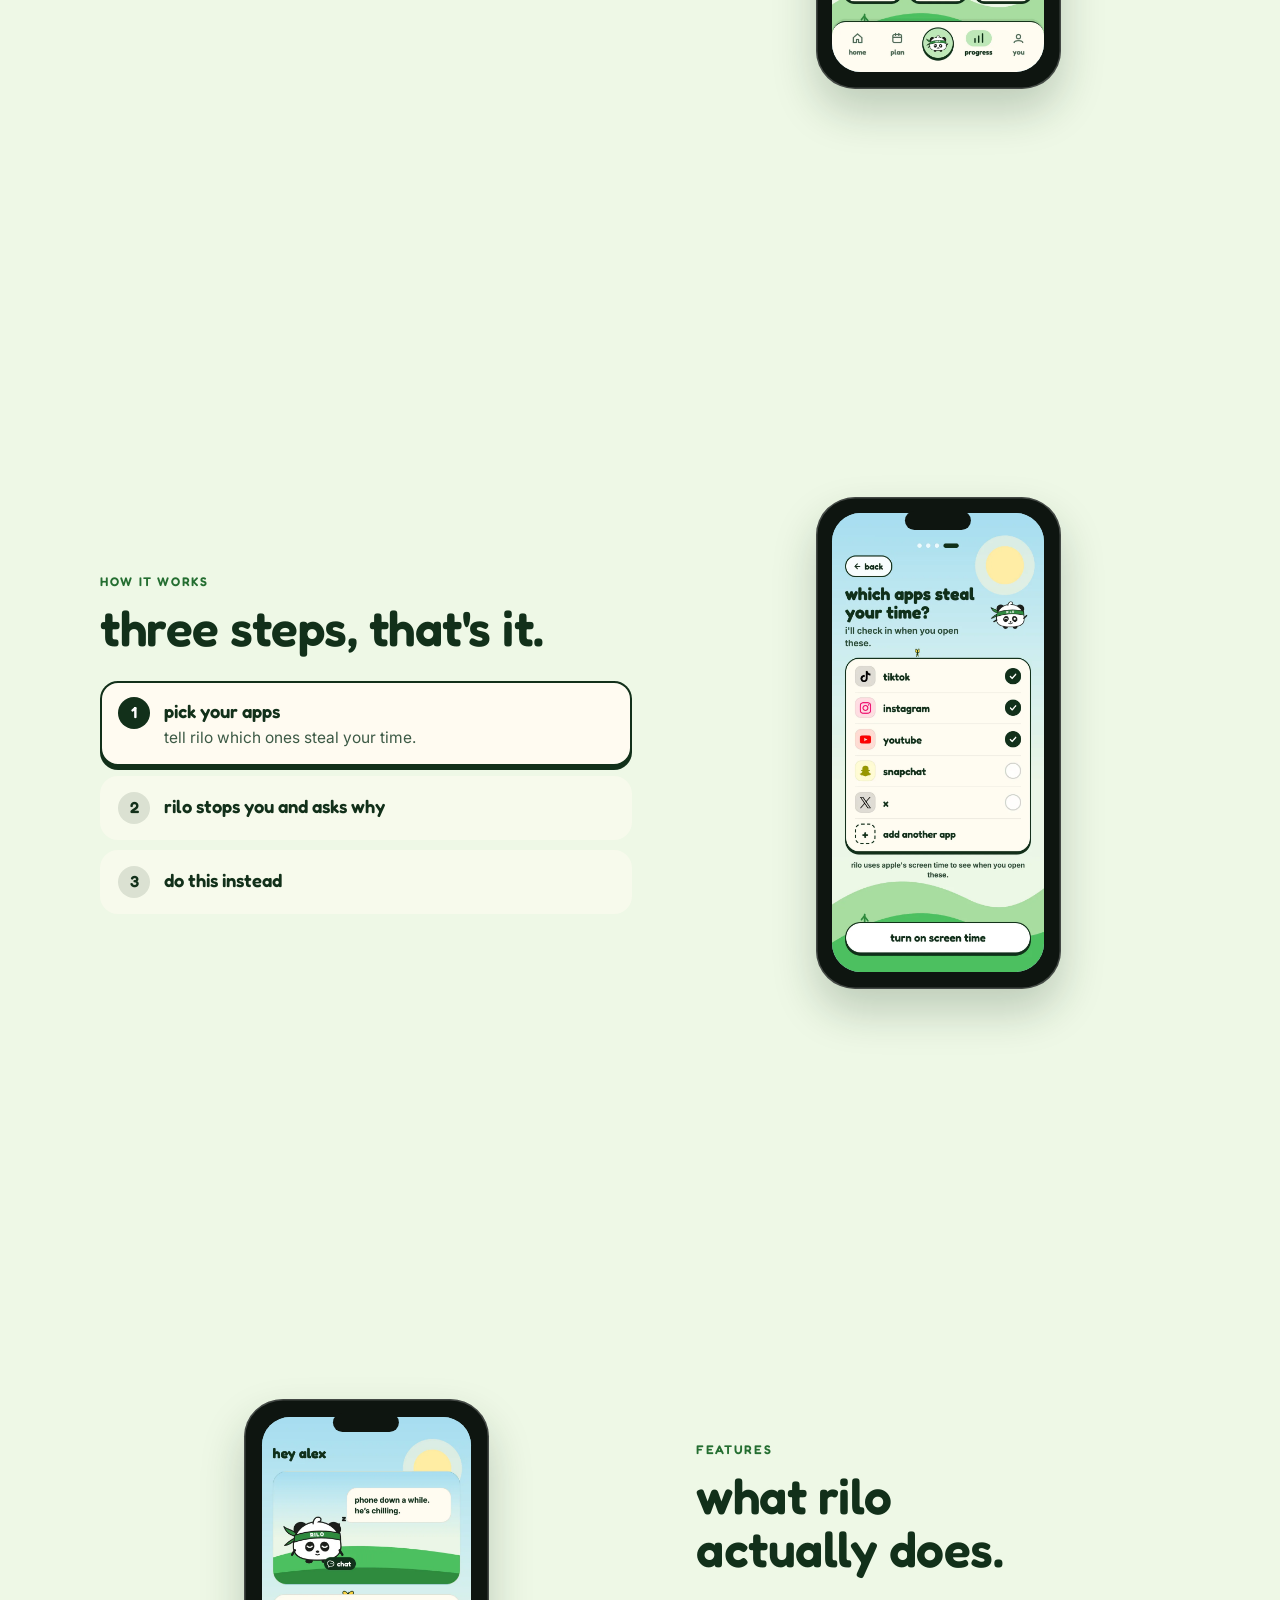
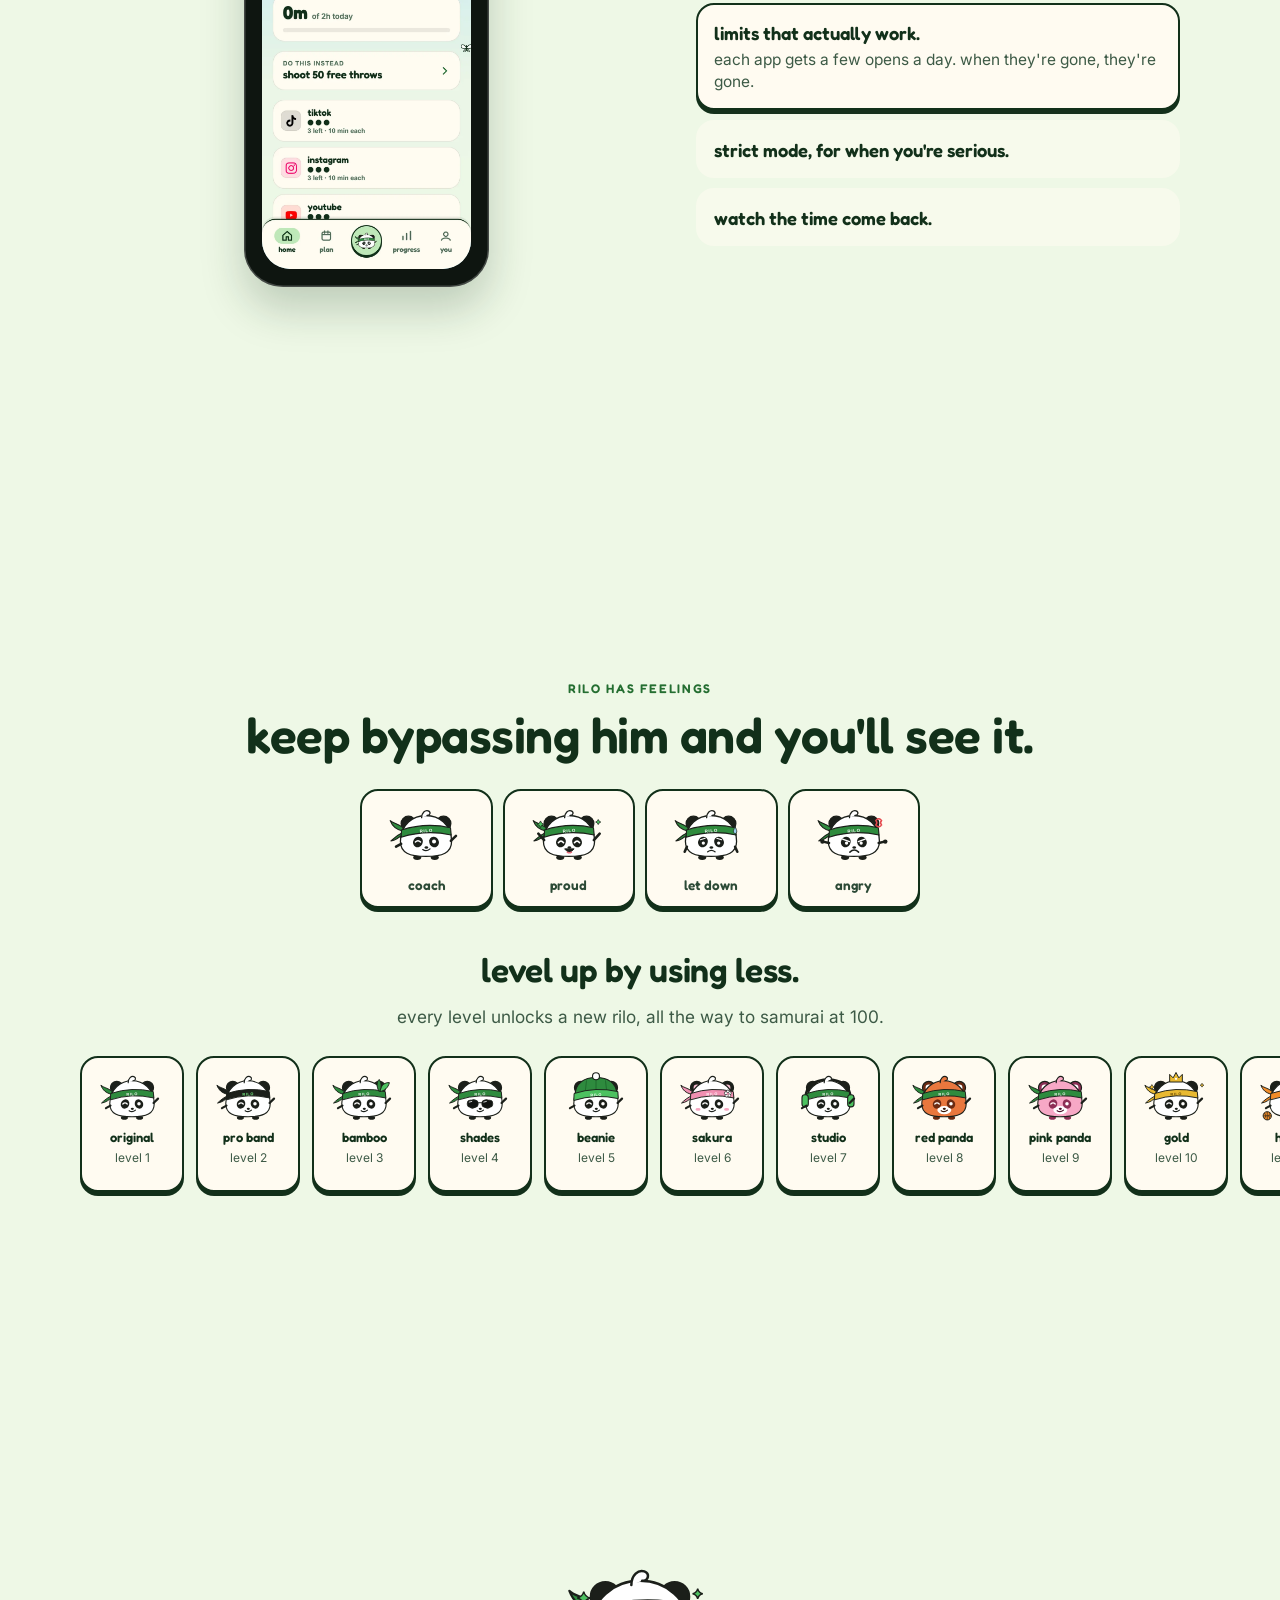
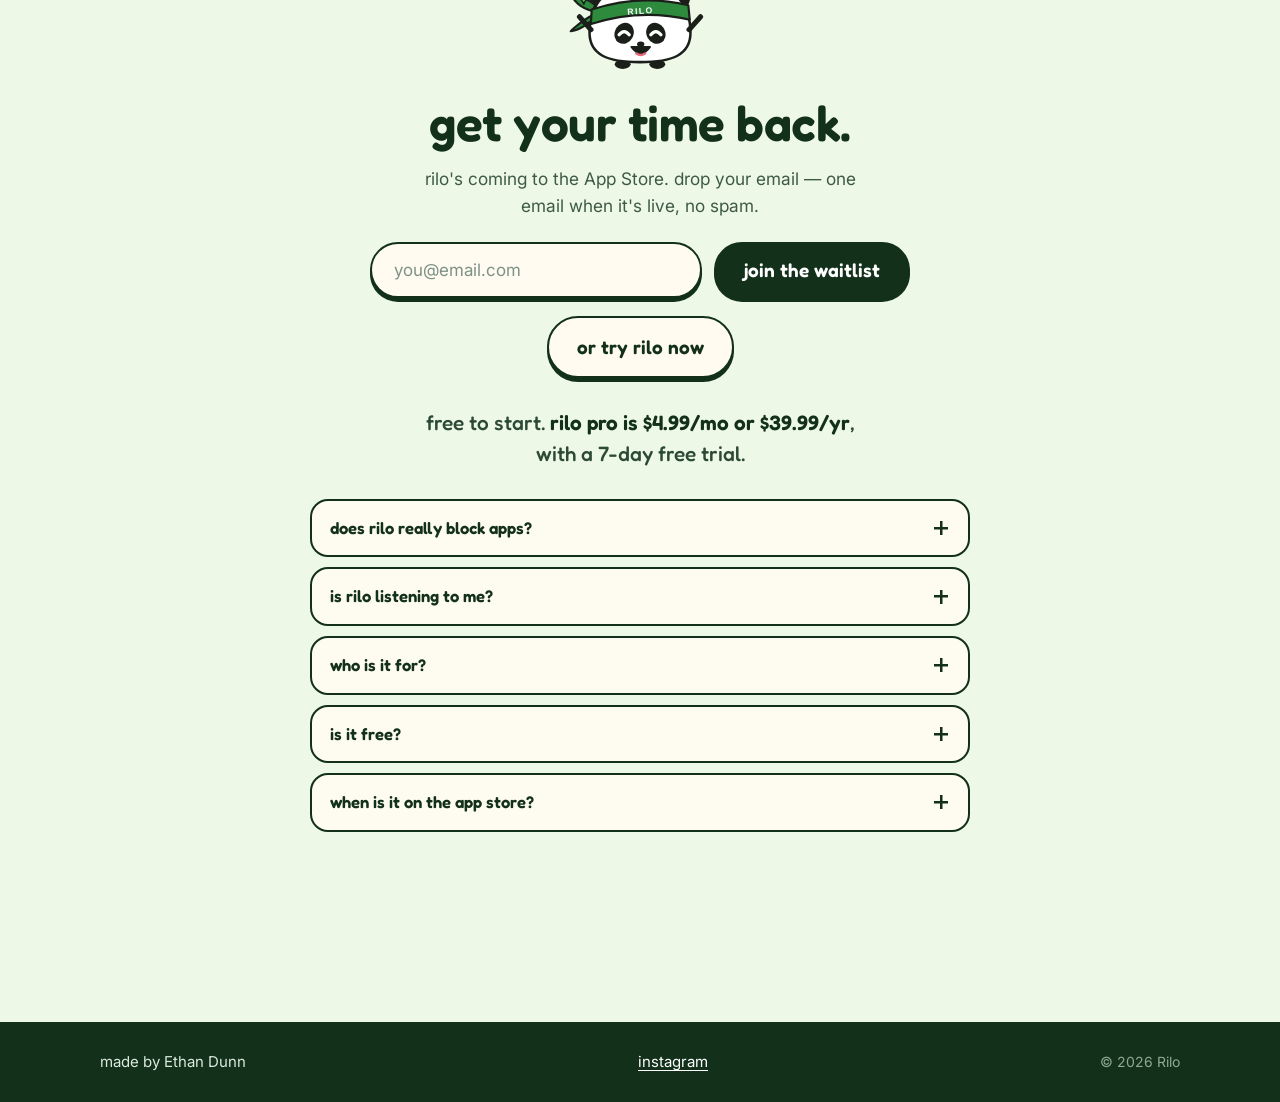
==== commit 7ada1766: "Turn the site into themed scenes that fade into each other The page is now six full-screen scenes. E" ====
--- a/index.html
+++ b/index.html
@@ -31,6 +31,18 @@
 
 <a class="skip-link" href="#main">skip to content</a>
 
+<!-- ─────────────── the world ───────────────
+     One fixed background per Rilo theme, stacked. Whichever scene is in
+     the middle of the screen picks the theme, and they crossfade.
+     js/main.js fills in the decor (bamboo, petals, snow…) and the hills. -->
+<div class="world" aria-hidden="true">
+  <div class="sky is-on" data-theme="grass"></div>
+  <div class="sky" data-theme="bamboo"></div>
+  <div class="sky" data-theme="sakura"></div>
+  <div class="sky" data-theme="sunset"></div>
+  <div class="sky" data-theme="snow"></div>
+</div>
+
 <!-- ───────────────────────── nav ───────────────────────── -->
 <header class="nav">
   <div class="nav__in">
@@ -41,360 +53,237 @@
     <nav class="nav__links" aria-label="sections">
       <a href="#how">how it works</a>
       <a href="#features">features</a>
-      <a href="#faq">faq</a>
+      <a href="#levels">levels</a>
       <a href="#waitlist" class="nav__wait">join the waitlist</a>
     </nav>
     <a class="btn btn--sm" href="https://tryrilo.vercel.app" target="_blank" rel="noopener">try rilo</a>
   </div>
 </header>
 
+<!-- one dot per scene; filled in by js/main.js, desktop only -->
+<nav class="dots" aria-label="jump to a section" id="dots"></nav>
+
 <main id="main">
 
-<!-- ───────────────────────── hero ───────────────────────── -->
-<section class="hero" id="top">
-  <div class="hero__sky" aria-hidden="true">
-    <div class="sun"></div>
-  </div>
-
-  <div class="hero__in">
-    <h1 class="hero__title">your screen-time buddy.</h1>
-    <p class="hero__sub">rilo gets you off your phone and gives you something better to do.</p>
-
-    <div class="hero__cta">
+<!-- ───────────────────────── 1 · hero · grass ───────────────────────── -->
+<section class="scene scene--hero" id="top" data-theme="grass" data-name="home">
+  <div class="wrap hero">
+    <h1 class="hero__title fx" style="--i:0">your screen-time buddy.</h1>
+    <p class="hero__sub fx" style="--i:1">rilo gets you off your phone and gives you something better to do.</p>
+
+    <div class="hero__cta fx" style="--i:2">
       <a class="btn btn--lg" href="https://tryrilo.vercel.app" target="_blank" rel="noopener">try rilo now</a>
       <!-- swapped for a real App Store button once APP_STORE_URL is set -->
       <a class="btn btn--lg btn--ghost" id="app-store-slot" href="#waitlist">join the waitlist</a>
     </div>
 
     <div class="fan" role="group" aria-label="rilo on iPhone">
-      <div class="fan__side fan__side--l reveal">
-        <div class="phone phone--sm">
-          <div class="phone__island" aria-hidden="true"></div>
+      <div class="fan__side fan__side--l fx" style="--i:4">
+        <div class="phone">
           <div class="phone__screen">
-            <img src="img/screens/home.webp" width="780" height="1688" loading="lazy" decoding="async"
+            <img src="img/screens/home.webp" width="780" height="1688" decoding="async"
                  alt="rilo's home screen: today's total, what to do instead, and each app with the opens it has left.">
           </div>
-        </div>
-      </div>
-
-      <div class="fan__front float">
-        <div class="phone">
           <div class="phone__island" aria-hidden="true"></div>
+        </div>
+      </div>
+
+      <div class="fan__front fx" style="--i:3">
+        <div class="phone float">
           <div class="phone__screen">
             <img src="img/screens/shield.webp" width="780" height="1688" fetchpriority="high" decoding="async"
                  alt="rilo blocking tiktok: 'tap through and i'll ask what for', with three opens left.">
           </div>
-        </div>
-      </div>
-
-      <div class="fan__side fan__side--r reveal">
-        <div class="phone phone--sm">
           <div class="phone__island" aria-hidden="true"></div>
+        </div>
+      </div>
+
+      <div class="fan__side fan__side--r fx" style="--i:5">
+        <div class="phone">
           <div class="phone__screen">
-            <img src="img/screens/progress.webp" width="780" height="1688" loading="lazy" decoding="async"
+            <img src="img/screens/progress.webp" width="780" height="1688" decoding="async"
                  alt="rilo's progress screen: level 2, time saved, and the week so far.">
           </div>
-        </div>
-      </div>
-    </div>
-  </div>
-
-  <div class="hills" aria-hidden="true">
-    <img class="hills__rilo" src="img/rilo/original-wave.svg" alt="" width="208" height="182">
-    <svg viewBox="0 0 1440 220" preserveAspectRatio="none" class="hills__svg">
-      <path fill="#A8DCA0" d="M0 96c180-46 340 24 520 22S900 58 1080 60s260 40 360 52v108H0z"/>
-      <path fill="#4CC160" d="M0 136c200-40 360 10 560 16s420-44 620-38 180 28 260 40v66H0z"/>
-      <path fill="#2E8B3E" d="M0 180c240-28 420 12 660 14s460-30 780-18v44H0z"/>
-    </svg>
-  </div>
-</section>
-
-<!-- ─────────────────── where does your day go ─────────────────── -->
-<section class="band">
+          <div class="phone__island" aria-hidden="true"></div>
+        </div>
+      </div>
+    </div>
+  </div>
+</section>
+
+<!-- ─────────────────── 2 · your day · bamboo ─────────────────── -->
+<section class="scene" id="day" data-theme="bamboo" data-name="your day">
   <div class="wrap split">
-    <div class="split__text reveal">
-      <p class="label">your day</p>
-      <h2>where does your day go?</h2>
-      <p class="lede">rilo shows you exactly which apps eat your day.</p>
-    </div>
-    <div class="split__art reveal">
+    <div class="split__text">
+      <p class="label fx" style="--i:0">your day</p>
+      <h2 class="fx" style="--i:1">where does your day go?</h2>
+      <p class="lede fx" style="--i:2">rilo shows you exactly which apps eat your day — and how many opens each one has left.</p>
+    </div>
+    <div class="split__art fx" style="--i:3">
       <div class="phone">
-        <div class="phone__island" aria-hidden="true"></div>
         <div class="phone__screen">
           <img src="img/screens/breakdown.webp" width="780" height="1688" loading="lazy" decoding="async"
                alt="where your time goes: tiktok 1h 11m at 28%, instagram 50m at 20%, youtube 40m at 16%, snapchat 30m at 12%.">
         </div>
-      </div>
-    </div>
-  </div>
-</section>
-
-<!-- ───────────────────────── how it works ───────────────────────── -->
-<section class="band band--tint" id="how">
-  <div class="wrap">
-    <div class="head reveal">
-      <p class="label">how it works</p>
-      <h2>three steps, that's it.</h2>
-    </div>
-
-    <ol class="steps">
-      <li class="step reveal">
-        <div class="step__num" aria-hidden="true">1</div>
-        <div class="phone phone--sm">
-          <div class="phone__island" aria-hidden="true"></div>
-          <div class="phone__screen">
-            <img src="img/screens/pickapps.webp" width="780" height="1688" loading="lazy" decoding="async"
-                 alt="picking which apps rilo watches: tiktok, instagram and youtube ticked.">
-          </div>
-        </div>
-        <h3>pick your apps</h3>
-        <p>tell rilo which ones steal your time.</p>
-      </li>
-
-      <li class="step reveal">
-        <div class="step__num" aria-hidden="true">2</div>
-        <div class="phone phone--sm">
-          <div class="phone__island" aria-hidden="true"></div>
-          <div class="phone__screen">
-            <img src="img/screens/shield.webp" width="780" height="1688" loading="lazy" decoding="async"
-                 alt="rilo stopping an app open and asking what it's for.">
-          </div>
-        </div>
-        <h3>rilo stops you and asks why</h3>
-        <p>"why are you opening this?" — answer it honestly.</p>
-      </li>
-
-      <li class="step reveal">
-        <div class="step__num" aria-hidden="true">3</div>
-        <div class="phone phone--sm">
-          <div class="phone__island" aria-hidden="true"></div>
-          <div class="phone__screen">
-            <img src="img/screens/plan.webp" width="780" height="1688" loading="lazy" decoding="async"
-                 alt="rilo's plan for the day, with 'shoot 50 free throws' up next.">
-          </div>
-        </div>
-        <h3>do this instead</h3>
-        <p>he points you at one of your own hobbies.</p>
-      </li>
-    </ol>
-  </div>
-</section>
-
-<!-- ───────────────────────── features ───────────────────────── -->
-<section class="band" id="features">
-  <div class="wrap">
-    <div class="head reveal">
-      <p class="label">features</p>
-      <h2>what rilo actually does.</h2>
-    </div>
-
-    <div class="feat reveal">
-      <div class="feat__text">
-        <p class="label">opens</p>
-        <h3>limits that actually work.</h3>
-        <p class="lede">each app gets a few opens a day. when they're gone, they're gone.</p>
-      </div>
-      <div class="feat__art">
-        <div class="phone">
-          <div class="phone__island" aria-hidden="true"></div>
-          <div class="phone__screen">
-            <img src="img/screens/home.webp" width="780" height="1688" loading="lazy" decoding="async"
-                 alt="each app on the home screen showing three opens left at ten minutes each.">
-          </div>
-        </div>
-      </div>
-    </div>
-
-    <div class="feat feat--flip reveal">
-      <div class="feat__text">
-        <p class="label">strict mode</p>
-        <h3>for when you're serious.</h3>
-        <p class="lede">can't be turned off on a whim — loosening anything takes 24 hours.</p>
-      </div>
-      <div class="feat__art">
-        <div class="phone">
-          <div class="phone__island" aria-hidden="true"></div>
-          <div class="phone__screen">
-            <img src="img/screens/strict.webp" width="780" height="1688" loading="lazy" decoding="async"
-                 alt="your limits with strict mode on: loosening anything takes 24 hours.">
-          </div>
-        </div>
-      </div>
-    </div>
-
-    <div class="feat reveal">
-      <div class="feat__text">
-        <p class="label">moods</p>
-        <h3>rilo has feelings.</h3>
-        <p class="lede">keep bypassing him and you'll see it on his face.</p>
-      </div>
-      <div class="feat__art">
-        <ul class="moods">
-          <li><img src="img/rilo/original-coach.svg" alt="rilo looking encouraging" width="208" height="182" loading="lazy"><span>coach</span></li>
-          <li><img src="img/rilo/original-proud.svg" alt="rilo looking proud" width="208" height="182" loading="lazy"><span>proud</span></li>
-          <li><img src="img/rilo/original-letdown.svg" alt="rilo looking let down" width="208" height="182" loading="lazy"><span>let down</span></li>
-          <li><img src="img/rilo/original-angry.svg" alt="rilo looking angry" width="208" height="182" loading="lazy"><span>angry</span></li>
-        </ul>
-      </div>
-    </div>
-
-    <div class="feat feat--stack reveal">
-      <div class="feat__text">
-        <p class="label">levels</p>
-        <h3>level up by using less.</h3>
-        <p class="lede">every level unlocks a new rilo, all the way to samurai at 100.</p>
-      </div>
-      <div class="feat__art feat__art--wide">
-        <ul class="skins" id="skins"></ul>
-        <p class="skins__hint">scroll the row &rarr;</p>
-      </div>
-    </div>
-  </div>
-</section>
-
-<!-- ───────────────────── one day with rilo ───────────────────── -->
-<section class="band band--tint">
-  <div class="wrap">
-    <div class="head reveal">
-      <p class="label">a day</p>
-      <h2>one day with rilo.</h2>
-    </div>
-
-    <ol class="day">
-      <li class="note reveal">
-        <img src="img/rilo/original-coach.svg" alt="" width="208" height="182" loading="lazy">
-        <div><time>7:40 am</time><p>no tiktok before school. you said that, not me.</p></div>
-      </li>
-      <li class="note reveal">
-        <img src="img/rilo/original-curious.svg" alt="" width="208" height="182" loading="lazy">
-        <div><time>4:15 pm</time><p>tiktok locked. 2 opens left.</p></div>
-      </li>
-      <li class="note reveal">
-        <img src="img/rilo/original-proud.svg" alt="" width="208" height="182" loading="lazy">
-        <div><time>4:16 pm</time><p>bored? go shoot free throws.</p></div>
-      </li>
-      <li class="note reveal">
-        <img src="img/rilo/original-letdown.svg" alt="" width="208" height="182" loading="lazy">
-        <div><time>8:02 pm</time><p>that's the third time tonight. i'm just saying.</p></div>
-      </li>
-      <li class="note reveal">
-        <img src="img/rilo/original-sleepy.svg" alt="" width="208" height="182" loading="lazy">
-        <div><time>11:02 pm</time><p>rilo is sleepy. go to bed.</p></div>
-      </li>
-    </ol>
-  </div>
-</section>
-
-<!-- ───────────────────────── pricing ───────────────────────── -->
-<section class="band band--slim">
-  <div class="wrap">
-    <p class="price reveal">
+        <div class="phone__island" aria-hidden="true"></div>
+      </div>
+    </div>
+  </div>
+</section>
+
+<!-- ─────────────────── 3 · how it works · sakura ─────────────────── -->
+<section class="scene" id="how" data-theme="sakura" data-name="how it works">
+  <div class="wrap split" data-cycle>
+    <div class="split__text">
+      <p class="label fx" style="--i:0">how it works</p>
+      <h2 class="fx" style="--i:1">three steps, that's it.</h2>
+      <ol class="tabs fx" style="--i:2">
+        <li><button type="button" class="tab" data-i="0">
+          <span class="tab__num">1</span>
+          <span class="tab__body"><b>pick your apps</b><span>tell rilo which ones steal your time.</span></span>
+        </button></li>
+        <li><button type="button" class="tab" data-i="1">
+          <span class="tab__num">2</span>
+          <span class="tab__body"><b>rilo stops you and asks why</b><span>"why are you opening this?" — answer it honestly.</span></span>
+        </button></li>
+        <li><button type="button" class="tab" data-i="2">
+          <span class="tab__num">3</span>
+          <span class="tab__body"><b>do this instead</b><span>he points you at one of your own hobbies.</span></span>
+        </button></li>
+      </ol>
+    </div>
+    <div class="split__art fx" style="--i:3">
+      <div class="phone">
+        <div class="phone__screen">
+          <img class="scr" data-i="0" src="img/screens/pickapps.webp" width="780" height="1688" loading="lazy" decoding="async"
+               alt="picking which apps rilo watches: tiktok, instagram and youtube ticked.">
+          <img class="scr" data-i="1" src="img/screens/shield.webp" width="780" height="1688" loading="lazy" decoding="async"
+               alt="rilo stopping an app open and asking what it's for.">
+          <img class="scr" data-i="2" src="img/screens/plan.webp" width="780" height="1688" loading="lazy" decoding="async"
+               alt="rilo's plan for the day, with 'shoot 50 free throws' up next.">
+        </div>
+        <div class="phone__island" aria-hidden="true"></div>
+      </div>
+    </div>
+  </div>
+</section>
+
+<!-- ─────────────────── 4 · features · sunset ─────────────────── -->
+<section class="scene" id="features" data-theme="sunset" data-name="features">
+  <div class="wrap split split--flip" data-cycle>
+    <div class="split__text">
+      <p class="label fx" style="--i:0">features</p>
+      <h2 class="fx" style="--i:1">what rilo actually does.</h2>
+      <ol class="tabs tabs--plain fx" style="--i:2">
+        <li><button type="button" class="tab" data-i="0">
+          <span class="tab__body"><b>limits that actually work.</b><span>each app gets a few opens a day. when they're gone, they're gone.</span></span>
+        </button></li>
+        <li><button type="button" class="tab" data-i="1">
+          <span class="tab__body"><b>strict mode, for when you're serious.</b><span>can't be turned off on a whim — loosening anything takes 24 hours.</span></span>
+        </button></li>
+        <li><button type="button" class="tab" data-i="2">
+          <span class="tab__body"><b>watch the time come back.</b><span>time saved, your level, and the week so far.</span></span>
+        </button></li>
+      </ol>
+    </div>
+    <div class="split__art fx" style="--i:3">
+      <div class="phone">
+        <div class="phone__screen">
+          <img class="scr" data-i="0" src="img/screens/home.webp" width="780" height="1688" loading="lazy" decoding="async"
+               alt="each app on the home screen showing three opens left at ten minutes each.">
+          <img class="scr" data-i="1" src="img/screens/strict.webp" width="780" height="1688" loading="lazy" decoding="async"
+               alt="your limits with strict mode on: loosening anything takes 24 hours.">
+          <img class="scr" data-i="2" src="img/screens/progress.webp" width="780" height="1688" loading="lazy" decoding="async"
+               alt="rilo's progress screen: level 2, time saved, and the week so far.">
+        </div>
+        <div class="phone__island" aria-hidden="true"></div>
+      </div>
+    </div>
+  </div>
+</section>
+
+<!-- ─────────────────── 5 · moods + levels · snow ─────────────────── -->
+<section class="scene" id="levels" data-theme="snow" data-name="levels">
+  <div class="wrap center">
+    <p class="label fx" style="--i:0">rilo has feelings</p>
+    <h2 class="fx" style="--i:1">keep bypassing him and you'll see it.</h2>
+    <ul class="moods fx" style="--i:2">
+      <li><img src="img/rilo/original-coach.svg" alt="rilo looking encouraging" width="208" height="182" loading="lazy"><span>coach</span></li>
+      <li><img src="img/rilo/original-proud.svg" alt="rilo looking proud" width="208" height="182" loading="lazy"><span>proud</span></li>
+      <li><img src="img/rilo/original-letdown.svg" alt="rilo looking let down" width="208" height="182" loading="lazy"><span>let down</span></li>
+      <li><img src="img/rilo/original-angry.svg" alt="rilo looking angry" width="208" height="182" loading="lazy"><span>angry</span></li>
+    </ul>
+
+    <h3 class="sub-h fx" style="--i:3">level up by using less.</h3>
+    <p class="lede fx" style="--i:4">every level unlocks a new rilo, all the way to samurai at 100.</p>
+    <div class="fx" style="--i:5">
+      <ul class="skins" id="skins"></ul>
+    </div>
+  </div>
+</section>
+
+<!-- ─────────────────── 6 · waitlist + faq · grass ─────────────────── -->
+<section class="scene scene--end" id="end" data-theme="grass" data-name="get rilo">
+  <div class="wrap wrap--narrow center">
+    <img class="end__rilo fx" style="--i:0" src="img/rilo/original-proud.svg" alt="rilo, cheering you on" width="208" height="182" loading="lazy">
+    <h2 class="fx" style="--i:1">get your time back.</h2>
+
+    <!-- Hidden by js/main.js once APP_STORE_URL is set. -->
+    <div class="wait fx" id="waitlist" style="--i:2">
+      <p class="lede">rilo's coming to the App Store. drop your email — one email when it's live, no spam.</p>
+
+      <form class="wait__form" id="waitlist-form" novalidate>
+        <label class="sr-only" for="wait-email">your email address</label>
+        <input
+          id="wait-email"
+          type="email"
+          name="email"
+          inputmode="email"
+          autocomplete="email"
+          placeholder="you@email.com"
+          aria-describedby="wait-error"
+          required>
+        <button class="btn btn--lg" type="submit" id="wait-submit">join the waitlist</button>
+      </form>
+
+      <p class="wait__error" id="wait-error" role="alert" hidden></p>
+
+      <div class="wait__done" id="wait-done" hidden>
+        <p>you're on the list. see you soon.</p>
+      </div>
+    </div>
+
+    <p class="end__try fx" style="--i:3">
+      <a class="btn btn--lg btn--ghost" href="https://tryrilo.vercel.app" target="_blank" rel="noopener">or try rilo now</a>
+    </p>
+
+    <p class="price fx" style="--i:4">
       free to start. <strong>rilo pro is $4.99/mo or $39.99/yr</strong>, with a 7-day free trial.
     </p>
-  </div>
-</section>
-
-<!-- ───────────────────────── faq ───────────────────────── -->
-<section class="band band--tint" id="faq">
-  <div class="wrap wrap--narrow">
-    <div class="head reveal">
-      <p class="label">faq</p>
-      <h2>the usual questions.</h2>
-    </div>
-
-    <div class="faq">
-      <details class="q reveal">
-        <summary>
-          <img src="img/rilo/original-curious.svg" alt="" width="208" height="182" loading="lazy">
-          <span>does rilo really block apps?</span>
-        </summary>
+
+    <div class="faq fx" id="faq" style="--i:5">
+      <details class="q">
+        <summary><span>does rilo really block apps?</span></summary>
         <p>on iPhone he uses apple's screen time tools, so the block is real. the web demo just shows you how it works.</p>
       </details>
-
-      <details class="q reveal">
-        <summary>
-          <img src="img/rilo/original-coach.svg" alt="" width="208" height="182" loading="lazy">
-          <span>is rilo listening to me?</span>
-        </summary>
+      <details class="q">
+        <summary><span>is rilo listening to me?</span></summary>
         <p>no. rilo only listens while you hold the talk button.</p>
       </details>
-
-      <details class="q reveal">
-        <summary>
-          <img src="img/rilo/original-wave.svg" alt="" width="208" height="182" loading="lazy">
-          <span>who is it for?</span>
-        </summary>
+      <details class="q">
+        <summary><span>who is it for?</span></summary>
         <p>anyone 13+ who wants their time back.</p>
       </details>
-
-      <details class="q reveal">
-        <summary>
-          <img src="img/rilo/original-proud.svg" alt="" width="208" height="182" loading="lazy">
-          <span>is it free?</span>
-        </summary>
+      <details class="q">
+        <summary><span>is it free?</span></summary>
         <p>yes to start. pro adds strict mode, the 30-day plan, ai rilo, and all the skins.</p>
       </details>
-
-      <details class="q reveal">
-        <summary>
-          <img src="img/rilo/original-sleepy.svg" alt="" width="208" height="182" loading="lazy">
-          <span>when is it on the app store?</span>
-        </summary>
-        <!-- the shipped answer replaces this once APP_STORE_URL is set,
-             so it stops pointing at a waitlist that's no longer there -->
+      <details class="q">
+        <summary><span>when is it on the app store?</span></summary>
+        <!-- the shipped answer replaces this once APP_STORE_URL is set -->
         <p data-shipped="it's out. grab it on the App Store.">soon. join the waitlist and you'll be first to know.</p>
       </details>
     </div>
-  </div>
-</section>
-
-<!-- ───────────────────────── waitlist ─────────────────────────
-     Hidden by js/main.js once APP_STORE_URL is set. -->
-<section class="band wait" id="waitlist">
-  <div class="wrap wrap--narrow">
-    <div class="head head--tight reveal">
-      <p class="label">waitlist</p>
-      <h2>be first when rilo hits the App Store.</h2>
-      <p class="lede">drop your email. no spam, just one email when it's live.</p>
-    </div>
-
-    <form class="wait__form reveal" id="waitlist-form" novalidate>
-      <label class="sr-only" for="wait-email">your email address</label>
-      <input
-        id="wait-email"
-        type="email"
-        name="email"
-        inputmode="email"
-        autocomplete="email"
-        placeholder="you@email.com"
-        aria-describedby="wait-error"
-        required>
-      <button class="btn btn--lg" type="submit" id="wait-submit">join the waitlist</button>
-    </form>
-
-    <p class="wait__error" id="wait-error" role="alert" hidden></p>
-
-    <div class="wait__done" id="wait-done" hidden>
-      <img src="img/rilo/original-proud.svg" alt="rilo, looking proud" width="208" height="182" loading="lazy">
-      <p>you're on the list. see you soon.</p>
-    </div>
-  </div>
-</section>
-
-<!-- ───────────────────────── final cta ───────────────────────── -->
-<section class="final">
-  <div class="final__sky" aria-hidden="true"><div class="sun sun--sm"></div></div>
-  <div class="wrap final__in">
-    <img class="final__rilo reveal" src="img/rilo/original-proud.svg" alt="rilo, cheering you on" width="208" height="182" loading="lazy">
-    <h2 class="reveal">get your time back.</h2>
-    <a class="btn btn--lg reveal" href="https://tryrilo.vercel.app" target="_blank" rel="noopener">try rilo now</a>
-  </div>
-  <div class="hills hills--final" aria-hidden="true">
-    <svg viewBox="0 0 1440 220" preserveAspectRatio="none" class="hills__svg">
-      <path fill="#A8DCA0" d="M0 96c180-46 340 24 520 22S900 58 1080 60s260 40 360 52v108H0z"/>
-      <path fill="#4CC160" d="M0 136c200-40 360 10 560 16s420-44 620-38 180 28 260 40v66H0z"/>
-      <path fill="#2E8B3E" d="M0 180c240-28 420 12 660 14s460-30 780-18v44H0z"/>
-    </svg>
   </div>
 </section>
 
--- a/css/style.css
+++ b/css/style.css
@@ -1,7 +1,9 @@
 /* ───────────────────────────────────────────────────────────
    Rilo — marketing site
-   Palette lifted from the app itself (lib/themes.js "grass"
-   + index.css), so the site and the app look like one thing.
+   One fixed "world" behind the page wears Rilo's app themes
+   (lib/themes.js: grass, bamboo, sakura, sunset, snow). Each
+   full-screen scene picks a theme; the world crossfades to it
+   and the scene's content fades in.
    ─────────────────────────────────────────────────────────── */
 
 :root{
@@ -10,48 +12,33 @@
   --ink-3:#3D5A46;
   --card:#FFFBF1;
   --line:#12301A;
-
-  --green:#2E8B3E;
-  --green-lt:#4CC160;
-  --green-pale:#A8DCA0;
-  /* Rilo's green is a shade too light for small text on the cream
-     and tinted backgrounds — this one clears 4.5:1 on both */
   --green-ink:#246E31;
 
-  --sky-1:#A6DDF0;
-  --sky-2:#CDEDF0;
-  --sky-3:#EAF6E6;
-  --sky-4:#EEF8E6;
-
-  --page:#F6FAF2;
   --radius:22px;
   --wrap:1120px;
-
-  --shadow:0 18px 40px rgba(18,48,26,.16);
-  --shadow-sm:0 8px 20px rgba(18,48,26,.10);
+  --hills:clamp(104px,13vw,168px);
+
+  --shadow:0 22px 44px rgba(18,48,26,.22);
+  --ease:cubic-bezier(.22,.8,.3,1);
 }
 
 *,*::before,*::after{box-sizing:border-box}
-
-/* an author-set display (flex/grid) otherwise beats the hidden
-   attribute, which is how a hidden form stays on screen */
 [hidden]{display:none !important}
 
 html{
   scroll-behavior:smooth;
-  /* the sticky nav shouldn't sit on top of the thing you jumped to */
-  scroll-padding-top:80px;
+  scroll-padding-top:70px;
   -webkit-text-size-adjust:100%;
 }
 
 body{
   margin:0;
-  background:var(--page);
+  /* the world paints the real background; this is only the fallback */
+  background:#EEF8E6;
   color:var(--ink);
   font-family:Inter,system-ui,-apple-system,"Segoe UI",sans-serif;
   font-size:17px;
   line-height:1.6;
-  /* most visitors arrive from instagram on a phone — nothing may spill sideways */
   overflow-x:hidden;
 }
 
@@ -63,12 +50,11 @@
   margin:0;
   text-wrap:balance;
 }
+h2{font-size:clamp(2rem,6.4vw,3.1rem)}
 
 img{max-width:100%;height:auto;display:block}
 a{color:inherit}
 
-/* parked above the viewport rather than off to the left, which
-   would widen the page */
 .skip-link{
   position:absolute;left:0;top:-80px;z-index:200;
   background:var(--ink);color:#fff;padding:12px 18px;border-radius:0 0 12px 0;
@@ -76,20 +62,21 @@
 }
 .skip-link:focus{top:0}
 
-:focus-visible{
-  outline:3px solid var(--ink);
-  outline-offset:3px;
-  border-radius:6px;
-}
+:focus-visible{outline:3px solid var(--ink);outline-offset:3px;border-radius:6px}
 
 .wrap{width:100%;max-width:var(--wrap);margin-inline:auto;padding-inline:20px}
-.wrap--narrow{max-width:760px}
+.wrap--narrow{max-width:700px}
+.center{text-align:center}
+
+.sr-only{
+  position:absolute;width:1px;height:1px;padding:0;margin:-1px;overflow:hidden;
+  clip:rect(0 0 0 0);white-space:nowrap;border:0;
+}
 
 /* ───────────────────────── buttons ───────────────────────── */
 
 .btn{
-  display:inline-flex;align-items:center;justify-content:center;
-  gap:8px;
+  display:inline-flex;align-items:center;justify-content:center;gap:8px;
   font-family:Fredoka,sans-serif;font-weight:600;
   text-decoration:none;
   background:var(--ink);color:#fff;
@@ -97,35 +84,22 @@
   border-radius:999px;
   box-shadow:0 4px 0 var(--line);
   transition:transform .12s ease,box-shadow .12s ease;
+  cursor:pointer;
 }
 .btn--sm{font-size:15px;padding:9px 18px;min-height:42px}
-.btn--lg{font-size:19px;padding:15px 30px;min-height:56px}
+.btn--lg{font-size:19px;padding:14px 28px;min-height:56px}
 .btn:hover{transform:translateY(2px);box-shadow:0 2px 0 var(--line)}
 .btn:active{transform:translateY(4px);box-shadow:0 0 0 var(--line)}
-
-/* the hero's secondary action — "try rilo now" stays the loud one */
 .btn--ghost{background:var(--card);color:var(--ink)}
 
-/* the non-clickable "coming soon" note — becomes a real button
-   when APP_STORE_URL is set in js/main.js */
-.badge{
-  display:inline-flex;align-items:center;gap:8px;
-  font-family:Fredoka,sans-serif;font-weight:600;font-size:15px;
-  padding:13px 22px;min-height:52px;
-  border:2px dashed rgba(18,48,26,.38);
-  border-radius:999px;
-  color:var(--ink-2);
-  background:rgba(255,255,255,.62);
-}
-
 /* ───────────────────────── nav ───────────────────────── */
 
 .nav{
-  position:sticky;top:0;z-index:100;
-  background:rgba(246,250,242,.86);
-  backdrop-filter:blur(12px);
-  -webkit-backdrop-filter:blur(12px);
-  border-bottom:1px solid rgba(18,48,26,.09);
+  position:fixed;top:0;left:0;right:0;z-index:100;
+  background:rgba(255,253,246,.55);
+  backdrop-filter:blur(14px) saturate(1.2);
+  -webkit-backdrop-filter:blur(14px) saturate(1.2);
+  border-bottom:1px solid rgba(18,48,26,.08);
 }
 .nav__in{
   width:100%;max-width:var(--wrap);margin-inline:auto;
@@ -135,108 +109,116 @@
 .nav__brand{
   display:flex;align-items:center;gap:9px;
   font-family:Fredoka,sans-serif;font-weight:600;font-size:21px;
-  text-decoration:none;
-  margin-right:auto;
+  text-decoration:none;margin-right:auto;
 }
 .nav__icon{border-radius:9px}
 .nav__links{display:none;gap:26px;font-weight:500;font-size:15.5px}
 .nav__links a{text-decoration:none;color:var(--ink-2)}
 .nav__links a:hover{color:var(--ink)}
-
-@media (min-width:860px){
-  .nav__links{display:flex}
-}
-
-/* ───────────────────────── hero ───────────────────────── */
-
-.hero{position:relative;overflow:hidden;isolation:isolate}
-.hero__sky{
-  position:absolute;inset:0;z-index:-2;
-  background:linear-gradient(180deg,var(--sky-1) 0%,var(--sky-2) 30%,var(--sky-3) 58%,var(--sky-4) 100%);
-}
-/* on a phone the sun tucks into the top corner so it never sits
-   behind the headline */
-.sun{
-  position:absolute;top:26px;right:-18px;
-  width:82px;height:82px;border-radius:50%;
-  background:#FFEDA3;
-  box-shadow:0 0 0 18px rgba(255,248,216,.55);
-}
-@media (min-width:760px){
-  .sun{top:64px;right:7%;width:108px;height:108px;box-shadow:0 0 0 22px rgba(255,248,216,.55)}
-}
-.sun--sm{width:80px;height:80px;top:50px;box-shadow:0 0 0 16px rgba(255,248,216,.5)}
-
-.hero__in{
-  max-width:var(--wrap);margin-inline:auto;
-  padding:54px 20px 0;
-  text-align:center;
-}
-.hero__title{font-size:clamp(2.45rem,9.5vw,4.6rem)}
-.hero__sub{
-  margin:16px auto 0;max-width:30ch;
-  font-size:clamp(1.05rem,3.6vw,1.3rem);
-  color:var(--ink-2);
-}
-.hero__cta{
-  margin-top:26px;
-  display:flex;flex-direction:column;align-items:center;gap:12px;
-}
-@media (min-width:620px){
-  .hero__cta{flex-direction:row;justify-content:center;gap:14px}
-}
-
-/* ── the fanned phones ── */
-.fan{
-  margin-top:40px;
-  display:flex;align-items:flex-end;justify-content:center;
-  /* the two back phones tuck behind the front one */
-  gap:0;
-  /* clear band of hillside under the phones, so Rilo has somewhere
-     to stand on a narrow screen */
-  padding-bottom:104px;
-}
-.fan__front{z-index:3;width:min(62vw,268px)}
-.fan__side{z-index:1;width:min(44vw,206px);opacity:.97}
-.fan__side--l{transform:rotate(-8deg) translate(16%,-3%)}
-.fan__side--r{transform:rotate(8deg) translate(-16%,-3%)}
-
-@media (min-width:760px){
-  .fan{padding-bottom:46px}
-  .fan__front{width:300px}
-  .fan__side{width:250px}
-  .fan__side--l{transform:rotate(-9deg) translate(14%,-2%)}
-  .fan__side--r{transform:rotate(9deg) translate(-14%,-2%)}
-}
-
-/* ── hills ──
-   z-index -1 keeps the hills (and Rilo on them) behind the fanned
-   phones, so on a narrow screen he reads as standing behind them
-   instead of sitting on top of one */
-.hills{position:absolute;left:0;right:0;bottom:-1px;pointer-events:none;z-index:-1}
-.hills__svg{display:block;width:100%;height:clamp(140px,16vw,170px)}
-/* peeking over the hills, off to one side so the fanned phones
-   never sit on top of him */
-/* he sits inside .hills and BEFORE the svg, so the hill paths paint
-   over his lower half — he peeks over the ridge */
-.hills__rilo{
-  position:absolute;
-  left:6%;bottom:9%;
-  width:clamp(86px,15vw,132px);
+@media (min-width:860px){.nav__links{display:flex}}
+
+/* the scene dots down the right edge */
+.dots{display:none}
+@media (min-width:1000px){
+  .dots{
+    position:fixed;right:22px;top:50%;transform:translateY(-50%);z-index:90;
+    display:flex;flex-direction:column;gap:12px;
+  }
+  .dots a{
+    display:block;width:11px;height:11px;border-radius:50%;
+    border:2px solid var(--ink);background:transparent;
+    transition:background .3s ease,transform .3s var(--ease);
+  }
+  .dots a.is-on{background:var(--ink);transform:scale(1.25)}
+  .dots a:hover{background:rgba(18,48,26,.35)}
+}
+
+/* ───────────────────────── the world ───────────────────────── */
+
+.world{position:fixed;inset:0;z-index:-1;pointer-events:none;overflow:hidden}
+
+.sky{
+  position:absolute;inset:0;
+  opacity:0;
+  transition:opacity 1.2s ease;
+}
+.sky.is-on{opacity:1}
+/* decor in a hidden theme doesn't need to keep moving */
+.sky:not(.is-on) *{animation-play-state:paused !important}
+
+.sky[data-theme="grass"] {background:linear-gradient(180deg,#A6DDF0 0%,#CDEDF0 30%,#EAF6E6 58%,#EEF8E6 100%)}
+.sky[data-theme="bamboo"]{background:linear-gradient(180deg,#FFD7A3 0%,#FFE8C4 26%,#F8F1D9 54%,#EAF5E2 100%)}
+.sky[data-theme="sakura"]{background:linear-gradient(180deg,#FFD3E0 0%,#FFE6EE 30%,#FFF4F2 58%,#F1F7EA 100%)}
+.sky[data-theme="sunset"]{background:linear-gradient(180deg,#FFB08A 0%,#FFCBA4 28%,#FFE3C8 52%,#F3E9DA 100%)}
+.sky[data-theme="snow"]  {background:linear-gradient(180deg,#C9E6FA 0%,#E0F0FB 34%,#F2F8FC 62%,#F6FAFD 100%)}
+
+/* each theme's things drift in slightly as it arrives */
+.sky .deco{transform:scale(1.04);transition:transform 1.6s var(--ease)}
+.sky.is-on .deco{transform:none}
+
+.w-sun{
+  position:absolute;border-radius:50%;
+  width:var(--s);height:var(--s);
+  background:var(--core);
+  box-shadow:0 0 0 calc(var(--s) * .28) var(--glow);
+  animation:sun-glow 6s ease-in-out infinite;
+}
+/* on a phone the high suns tuck into the corner, clear of the headlines */
+@media (max-width:759px){
+  .w-sun--top{scale:.7;translate:40% -40%}
+  .w-sun--top[style*="left"]{translate:-40% -40%}
+}
+
+.w-hills{position:absolute;left:0;right:0;bottom:-1px;height:var(--hills)}
+.w-hills svg{position:absolute;inset:0;width:100%;height:100%;display:block}
+.w-rilo{
+  position:absolute;left:5%;bottom:46%;
+  width:clamp(64px,8vw,112px);
   filter:drop-shadow(0 6px 10px rgba(18,48,26,.18));
 }
-@media (min-width:760px){
-  .hills__rilo{left:7%;bottom:30%}
-}
-
-/* ───────────────────────── bands ───────────────────────── */
-
-.band{padding:74px 0}
-.band--tint{background:#EDF6E7}
-.band--slim{padding:52px 0}
-
-.head{text-align:center;margin-bottom:46px}
-.head h2{font-size:clamp(1.95rem,6.2vw,2.9rem)}
+
+.w-bamboo{position:absolute;bottom:0;width:60px;height:auto;transform-origin:50% 100%}
+.w-sway{animation:bamboo-sway var(--d,7s) ease-in-out infinite;transform-origin:50% 100%}
+
+.w-branch{
+  position:absolute;top:56px;right:-6px;
+  width:clamp(220px,32vw,420px);
+  transform:scaleX(-1);
+}
+.w-branch svg{display:block;width:100%;height:auto}
+
+.w-birds{position:absolute;top:16%;left:8%;width:clamp(160px,20vw,280px)}
+@media (max-width:759px){.w-birds{top:auto;bottom:calc(var(--hills) + 34%);left:2%;width:130px}}
+
+.w-fall{
+  position:absolute;top:0;
+  animation:leaf-fall var(--d,13s) linear var(--delay,0s) infinite both;
+}
+.w-fly{position:absolute;animation:butterfly var(--d,14s) ease-in-out var(--delay,0s) infinite}
+.w-fly svg g{transform-origin:11px 8px;animation:flap .35s ease-in-out infinite alternate}
+
+/* ───────────────────────── scenes ───────────────────────── */
+
+.scene{
+  position:relative;
+  min-height:100vh;min-height:100svh;
+  display:flex;align-items:center;
+  padding:92px 0 calc(var(--hills) + 24px);
+}
+.scene > .wrap{width:100%}
+
+/* the fade: everything marked .fx slides up into place when its scene
+   arrives, staggered by --i, and fades back out when the scene leaves */
+.fx{
+  opacity:0;
+  transform:translateY(28px);
+  transition:
+    opacity .8s ease calc(var(--i,0) * 90ms),
+    transform .9s var(--ease) calc(var(--i,0) * 90ms);
+}
+.scene.is-in .fx{opacity:1;transform:none}
+/* leaving is quicker and unstaggered so it never lags behind the scroll */
+.scene:not(.is-in) .fx{transition-duration:.45s;transition-delay:0s}
 
 .label{
   font-family:Fredoka,sans-serif;
@@ -245,231 +227,212 @@
   color:var(--green-ink);
   margin:0 0 10px;
 }
-
-.lede{color:var(--ink-3);margin:12px 0 0;font-size:1.06rem}
-
-/* ── a text/phone split (the "where does your day go" block) ── */
-.split{display:grid;gap:34px;align-items:center}
-.split__text{text-align:center}
-.split__text h2{font-size:clamp(1.95rem,6.2vw,2.9rem)}
+.lede{color:var(--ink-3);margin:14px 0 0;font-size:1.08rem}
+
+/* ─────────────── the iPhone mockup ───────────────
+   The screen is exactly the screenshot's shape (780×1688), so nothing
+   is cropped; the bezel is an even border around it. That makes the
+   whole phone ~2.08:1, the shape of a real iPhone 15/16. */
+
+.phone{
+  position:relative;
+  width:100%;
+  padding:3.4%;
+  background:#0E1510;
+  border-radius:16% / 7.7%;
+  box-shadow:var(--shadow),0 0 0 1.5px rgba(255,255,255,.22) inset;
+}
+.phone__screen{
+  position:relative;
+  aspect-ratio:780/1688;
+  border-radius:13.5% / 6.25%;
+  overflow:hidden;
+  background:#A6DDF0;
+  /* keeps the rounded clip on Safari while children animate */
+  isolation:isolate;
+}
+.phone__screen img{
+  position:absolute;inset:0;
+  width:100%;height:100%;
+  object-fit:cover;
+}
+.phone__island{
+  position:absolute;z-index:2;
+  top:2.9%;left:50%;transform:translateX(-50%);
+  width:27%;aspect-ratio:3.4/1;
+  background:#0E1510;
+  border-radius:999px;
+}
+
+/* screens that crossfade inside one phone */
+.scr{opacity:0;transform:scale(1.03);transition:opacity .7s ease,transform 1.2s var(--ease)}
+.scr.is-on{opacity:1;transform:none}
+
+/* ───────────────────────── 1 · hero ───────────────────────── */
+
+.scene--hero{padding-top:96px}
+.hero{text-align:center}
+.hero__title{font-size:clamp(2.4rem,9vw,4.4rem)}
+.hero__sub{
+  margin:14px auto 0;max-width:30ch;
+  font-size:clamp(1.05rem,3.6vw,1.28rem);
+  color:var(--ink-2);
+}
+.hero__cta{
+  margin-top:24px;
+  display:flex;flex-direction:column;align-items:center;gap:12px;
+}
+@media (min-width:620px){.hero__cta{flex-direction:row;justify-content:center;gap:14px}}
+
+.fan{
+  margin-top:34px;
+  display:flex;align-items:flex-end;justify-content:center;
+}
+.fan__front{z-index:3;width:min(40vw,200px)}
+.fan__side{z-index:1;width:min(29vw,160px)}
+.fan__side--l{margin-right:-9%}
+.fan__side--r{margin-left:-9%}
+.fan__side--l .phone{transform:rotate(-8deg)}
+.fan__side--r .phone{transform:rotate(8deg)}
+@media (min-width:760px){
+  .fan__front{width:230px}
+  .fan__side{width:185px}
+  .fan__side--l{margin-right:-30px}
+  .fan__side--r{margin-left:-30px}
+}
+
+/* ───────────────────── split scenes ───────────────────── */
+
+.split{display:grid;gap:30px;align-items:center}
+.split__text{text-align:center;min-width:0}
 .split__art{display:flex;justify-content:center}
-.split__art .phone{width:min(66vw,262px)}
+.split__art .phone{width:min(48vw,205px)}
 
 @media (min-width:860px){
-  .split{grid-template-columns:1fr 1fr;gap:60px}
+  .split{grid-template-columns:1.1fr 1fr;gap:64px}
   .split__text{text-align:left}
-  .split__art .phone{width:282px}
-}
-
-/* ───────────────────── how it works ───────────────────── */
-
-.steps{
-  list-style:none;margin:0;padding:0;
-  display:grid;gap:52px;
-}
-.step{text-align:center;position:relative}
-.step .phone{width:min(60vw,236px);margin:0 auto 22px}
-.step h3{font-size:1.45rem;margin-bottom:6px}
-.step p{margin:0;color:var(--ink-3)}
-.step__num{
-  width:38px;height:38px;margin:0 auto 18px;
+  .split--flip .split__text{order:2}
+  .split--flip .split__art{order:1}
+  .split__art .phone{width:245px}
+}
+/* short screens (landscape laptops): keep the phone inside the view */
+@media (min-width:860px) and (max-height:760px){
+  .split__art .phone{width:210px}
+}
+
+/* ── the step / feature tabs that drive the phone ── */
+.tabs{
+  list-style:none;margin:26px 0 0;padding:0;
+  display:grid;gap:10px;
+  text-align:left;
+}
+.tab{
+  position:relative;overflow:hidden;
+  width:100%;
+  display:flex;align-items:flex-start;gap:14px;
+  padding:14px 16px;
+  font:inherit;color:inherit;text-align:left;
+  background:rgba(255,251,241,.55);
+  border:2px solid transparent;
+  border-radius:18px;
+  cursor:pointer;
+  transition:background .35s ease,border-color .35s ease,box-shadow .35s ease;
+}
+.tab:hover{background:rgba(255,251,241,.8)}
+.tab.is-on{
+  background:var(--card);
+  border-color:var(--line);
+  box-shadow:0 4px 0 var(--line);
+}
+.tab__num{
+  flex:0 0 auto;
+  width:32px;height:32px;
   display:grid;place-items:center;
   border-radius:50%;
-  background:var(--ink);color:#fff;
-  font-family:Fredoka,sans-serif;font-weight:600;font-size:18px;
-}
-
-@media (min-width:860px){
-  .steps{grid-template-columns:repeat(3,1fr);gap:38px}
-  .step .phone{width:100%;max-width:236px}
-}
-
-/* ───────────────────────── features ───────────────────────── */
-
-.feat{
-  display:grid;gap:30px;align-items:center;
-  padding:40px 0;
-}
-/* min-width:0 — without it a grid item refuses to shrink below its
-   content, and the scrolling skins row stretches the whole page */
-.feat__text{text-align:center;min-width:0}
-.feat__text h3{font-size:clamp(1.7rem,5.4vw,2.35rem);margin-bottom:0}
-.feat__art{display:flex;justify-content:center;min-width:0}
-.feat__art .phone{width:min(62vw,250px)}
-
-@media (min-width:860px){
-  .feat{grid-template-columns:1fr 1fr;gap:64px;padding:54px 0}
-  .feat__text{text-align:left}
-  /* alternating sides, like the reference layouts */
-  .feat--flip .feat__text{order:2}
-  .feat--flip .feat__art{order:1}
-  .feat__art .phone{width:268px}
-  /* the skin ladder reads better as one wide row than squeezed
-     into half a column */
-  .feat--stack{grid-template-columns:1fr;gap:28px}
-  .feat--stack .feat__text{text-align:center;max-width:46ch;margin-inline:auto}
-}
-
-/* ── moods row ── */
+  background:rgba(18,48,26,.12);color:var(--ink);
+  font-family:Fredoka,sans-serif;font-weight:600;font-size:16px;
+  transition:background .35s ease,color .35s ease;
+}
+.tab.is-on .tab__num{background:var(--ink);color:#fff}
+.tab__body{display:block;min-width:0}
+.tab__body b{
+  display:block;
+  font-family:Fredoka,sans-serif;font-weight:600;font-size:1.15rem;line-height:1.25;
+  padding-top:3px;
+}
+/* the description only opens on the active tab, which keeps the scene short */
+.tab__body > span{
+  display:block;
+  max-height:0;overflow:hidden;opacity:0;
+  color:var(--ink-3);font-size:15.5px;line-height:1.45;
+  transition:max-height .5s var(--ease),opacity .35s ease,margin .5s var(--ease);
+}
+.tab.is-on .tab__body > span{max-height:5em;opacity:1;margin-top:4px}
+
+/* the progress line along the bottom of the active tab */
+.tab::after{
+  content:"";
+  position:absolute;left:0;bottom:0;height:3px;width:100%;
+  background:var(--green-ink);
+  transform:scaleX(0);transform-origin:left;
+}
+.tab.is-timing::after{animation:tab-fill var(--cycle,4s) linear forwards}
+@keyframes tab-fill{to{transform:scaleX(1)}}
+
+/* ───────────────────── 5 · moods + levels ───────────────────── */
+
 .moods{
-  list-style:none;margin:0;padding:0;
-  display:grid;grid-template-columns:repeat(2,1fr);
-  gap:14px;width:100%;max-width:420px;
+  list-style:none;margin:26px auto 0;padding:0;
+  display:grid;grid-template-columns:repeat(4,1fr);
+  gap:10px;max-width:560px;
 }
 .moods li{
   background:var(--card);
   border:2px solid var(--line);
-  border-radius:var(--radius);
+  border-radius:18px;
   box-shadow:0 4px 0 var(--line);
-  padding:16px 10px 12px;
-  text-align:center;
-}
-.moods img{width:84px;margin:0 auto 6px}
-.moods span{
-  font-family:Fredoka,sans-serif;font-weight:600;font-size:14px;
-  color:var(--ink-2);
-}
-@media (min-width:520px){
-  .moods{grid-template-columns:repeat(4,1fr);max-width:none}
-  .moods img{width:72px}
-}
-
-/* ── skins row (horizontal scroll, ends at samurai 100) ── */
-.feat__art--wide{display:block;width:100%}
+  padding:10px 4px 8px;
+}
+.moods img{width:min(16vw,76px);margin:0 auto 4px}
+.moods span{font-family:Fredoka,sans-serif;font-weight:600;font-size:13.5px;color:var(--ink-2)}
+
+.sub-h{font-size:clamp(1.5rem,4.6vw,2.1rem);margin-top:44px}
+
 .skins{
-  list-style:none;margin:0;padding:4px 20px 16px;
-  display:flex;gap:14px;
+  list-style:none;margin:20px calc(50% - 50vw) 0;padding:6px 20px 14px;
+  display:flex;gap:12px;
   overflow-x:auto;
-  scroll-snap-type:x mandatory;
+  scroll-snap-type:x proximity;
   -webkit-overflow-scrolling:touch;
-  /* bleed to the screen edges on a phone so the row reads as scrollable */
-  margin-inline:calc(50% - 50vw);
-  scrollbar-width:thin;
-}
+  scrollbar-width:none;
+}
+.skins::-webkit-scrollbar{display:none}
 .skins li{
-  flex:0 0 auto;width:112px;
+  flex:0 0 auto;width:104px;
   scroll-snap-align:center;
   background:var(--card);
   border:2px solid var(--line);
   border-radius:18px;
   box-shadow:0 4px 0 var(--line);
-  padding:12px 8px 10px;
-  text-align:center;
+  padding:10px 6px 8px;
 }
 .skins li.is-max{background:#FFF3C9}
-.skins img{width:72px;margin:0 auto 4px}
-.skins b{
-  display:block;
-  font-family:Fredoka,sans-serif;font-weight:600;font-size:13.5px;
-  line-height:1.2;
-}
+.skins img{width:66px;margin:0 auto 4px}
+.skins b{display:block;font-family:Fredoka,sans-serif;font-weight:600;font-size:13px;line-height:1.2}
 .skins small{display:block;font-size:12px;color:var(--ink-3);margin-top:2px}
-.skins__hint{
-  margin:0;padding-top:2px;
-  text-align:center;font-size:13px;color:var(--ink-3);
-}
 @media (min-width:860px){
   .skins{padding-inline:max(20px,calc(50vw - var(--wrap)/2))}
-  .skins__hint{text-align:center}
-}
-
-/* ───────────────────── one day with rilo ───────────────────── */
-
-.day{
-  list-style:none;margin:0 auto;padding:0;
-  max-width:620px;
-  display:grid;gap:14px;
-}
-.note{
-  display:flex;align-items:center;gap:14px;
-  background:var(--card);
-  border:2px solid var(--line);
-  border-radius:var(--radius);
-  box-shadow:0 4px 0 var(--line);
-  padding:14px 18px;
-}
-/* a gentle stagger down the timeline, flattened on a phone */
-@media (min-width:620px){
-  .note:nth-child(even){margin-left:42px}
-}
-.note img{width:46px;flex-shrink:0}
-.note time{
-  display:block;
-  font-family:Fredoka,sans-serif;font-weight:600;font-size:13px;
-  letter-spacing:.04em;text-transform:uppercase;
-  color:var(--green-ink);
-}
-.note p{margin:2px 0 0;font-size:16px;line-height:1.45}
-
-/* ───────────────────────── pricing ───────────────────────── */
-
-.price{
-  margin:0;text-align:center;
-  font-family:Fredoka,sans-serif;font-weight:500;
-  font-size:clamp(1.15rem,4.2vw,1.6rem);
-  line-height:1.45;
-  color:var(--ink-2);
-  max-width:34ch;margin-inline:auto;
-}
-.price strong{font-weight:600;color:var(--ink)}
-
-/* ───────────────────────── faq ───────────────────────── */
-
-.faq{display:grid;gap:12px}
-.q{
-  background:var(--card);
-  border:2px solid var(--line);
-  border-radius:var(--radius);
-  box-shadow:0 4px 0 var(--line);
-  overflow:hidden;
-}
-.q summary{
-  display:flex;align-items:center;gap:13px;
-  padding:16px 50px 16px 16px;
-  cursor:pointer;
-  font-family:Fredoka,sans-serif;font-weight:600;font-size:1.06rem;
-  position:relative;
-  list-style:none;
-}
-.q summary::-webkit-details-marker{display:none}
-.q summary img{width:38px;flex-shrink:0}
-/* the +/− */
-.q summary::after{
-  content:"";
-  position:absolute;right:20px;top:50%;
-  width:14px;height:14px;
-  background:
-    linear-gradient(var(--ink),var(--ink)) center/14px 2.5px no-repeat,
-    linear-gradient(var(--ink),var(--ink)) center/2.5px 14px no-repeat;
-  transform:translateY(-50%);
-  transition:transform .2s ease;
-}
-.q[open] summary::after{
-  background:linear-gradient(var(--ink),var(--ink)) center/14px 2.5px no-repeat;
-  transform:translateY(-50%) rotate(180deg);
-}
-.q p{margin:0;padding:0 18px 18px 67px;color:var(--ink-3)}
-@media (max-width:520px){
-  .q p{padding-left:18px}
-}
-
-/* ───────────────────────── waitlist ───────────────────────── */
-
-.sr-only{
-  position:absolute;width:1px;height:1px;
-  padding:0;margin:-1px;overflow:hidden;
-  clip:rect(0 0 0 0);white-space:nowrap;border:0;
-}
-
-/* the FAQ above is tinted, so the waitlist takes the page colour to
-   stay a distinct block rather than merging into it */
-.wait{background:var(--page)}
-.head--tight{margin-bottom:28px}
-.head--tight .lede{margin-inline:auto;max-width:36ch}
+}
+
+/* ───────────────────── 6 · waitlist + faq ───────────────────── */
+
+.scene--end{align-items:flex-start;padding-top:110px}
+.end__rilo{width:clamp(110px,22vw,150px);margin:0 auto 14px}
+.wait .lede{max-width:40ch;margin-inline:auto}
 
 .wait__form{
   display:flex;flex-direction:column;gap:12px;
-  max-width:540px;margin:0 auto;
+  max-width:540px;margin:22px auto 0;
 }
 .wait__form input{
   flex:1 1 auto;min-width:0;
@@ -484,105 +447,99 @@
 .wait__form input::placeholder{color:#7D9185}
 .wait__form input[aria-invalid="true"]{border-color:#B3261E}
 .wait__form .btn{flex:0 0 auto}
-
-@media (min-width:620px){
-  .wait__form{flex-direction:row;align-items:stretch}
-}
-
-.wait__error{
-  margin:14px auto 0;max-width:540px;
-  text-align:center;font-size:15px;font-weight:500;
-  color:#8C1D18;
-}
-
-.wait__done{
-  max-width:540px;margin:0 auto;text-align:center;
-}
-.wait__done img{width:132px;margin:0 auto 10px}
+@media (min-width:620px){.wait__form{flex-direction:row;align-items:stretch}}
+
+.wait__error{margin:14px auto 0;max-width:540px;font-size:15px;font-weight:500;color:#8C1D18}
 .wait__done p{
-  margin:0;
+  margin:22px 0 0;
   font-family:Fredoka,sans-serif;font-weight:600;
   font-size:clamp(1.2rem,4.4vw,1.5rem);
 }
 
-/* ───────────────────────── final cta ───────────────────────── */
-
-.final{position:relative;overflow:hidden;isolation:isolate;padding:80px 0 0}
-.final__sky{
-  position:absolute;inset:0;z-index:-1;
-  background:linear-gradient(180deg,var(--sky-1) 0%,var(--sky-2) 34%,var(--sky-3) 70%,var(--sky-4) 100%);
-}
-.final__in{text-align:center;padding-bottom:clamp(110px,19vw,190px)}
-.final__rilo{width:clamp(130px,26vw,186px);margin:0 auto 20px}
-.final h2{font-size:clamp(2.1rem,7.4vw,3.4rem);margin-bottom:26px}
-.hills--final{z-index:-1}
+.end__try{margin:18px 0 0}
+
+.price{
+  margin:30px auto 0;max-width:36ch;
+  font-family:Fredoka,sans-serif;font-weight:500;
+  font-size:clamp(1.05rem,3.6vw,1.3rem);
+  line-height:1.45;color:var(--ink-2);
+}
+.price strong{font-weight:600;color:var(--ink)}
+
+.faq{display:grid;gap:10px;margin-top:30px;text-align:left}
+.q{
+  background:rgba(255,251,241,.9);
+  border:2px solid var(--line);
+  border-radius:18px;
+  overflow:hidden;
+}
+.q summary{
+  padding:14px 50px 14px 18px;
+  cursor:pointer;
+  font-family:Fredoka,sans-serif;font-weight:600;font-size:1.04rem;
+  position:relative;list-style:none;
+}
+.q summary::-webkit-details-marker{display:none}
+.q summary::after{
+  content:"";
+  position:absolute;right:20px;top:50%;
+  width:14px;height:14px;
+  background:
+    linear-gradient(var(--ink),var(--ink)) center/14px 2.5px no-repeat,
+    linear-gradient(var(--ink),var(--ink)) center/2.5px 14px no-repeat;
+  transform:translateY(-50%);
+  transition:transform .25s ease;
+}
+.q[open] summary::after{
+  background:linear-gradient(var(--ink),var(--ink)) center/14px 2.5px no-repeat;
+  transform:translateY(-50%) rotate(180deg);
+}
+.q p{margin:0;padding:0 18px 16px;color:var(--ink-3)}
 
 /* ───────────────────────── footer ───────────────────────── */
 
-.foot{background:var(--ink);color:#DCE9DE;padding:30px 0}
-.foot__in{
-  display:flex;flex-direction:column;align-items:center;gap:7px;
-  text-align:center;font-size:15px;
-}
+.foot{position:relative;background:var(--ink);color:#DCE9DE;padding:28px 0}
+.foot__in{display:flex;flex-direction:column;align-items:center;gap:7px;text-align:center;font-size:15px}
 .foot p{margin:0}
 .foot a{color:#fff;text-decoration:underline;text-underline-offset:3px}
 .foot__c{color:#8FA894;font-size:14px}
-@media (min-width:620px){
-  .foot__in{flex-direction:row;justify-content:space-between}
-}
-
-/* ─────────────── the reusable iPhone mockup ───────────────
-   One component: black bezel, dynamic island, the real
-   screenshot inside, soft shadow. Width is set by whoever
-   uses it; the height follows from the 390x844 aspect.     */
-
-.phone{
-  position:relative;
-  width:100%;
-  aspect-ratio:390/844;
-  background:#0E1510;
-  border-radius:13.5% / 6.3%;
-  padding:2.9%;
-  box-shadow:var(--shadow),0 0 0 1.5px rgba(255,255,255,.22) inset;
-}
-.phone__screen{
-  width:100%;height:100%;
-  border-radius:11.5% / 5.4%;
-  overflow:hidden;
-  background:var(--sky-1);
-}
-.phone__screen img{width:100%;height:100%;object-fit:cover;object-position:top}
-.phone__island{
-  position:absolute;z-index:2;
-  top:2.3%;left:50%;transform:translateX(-50%);
-  width:30%;height:3.1%;
-  background:#0E1510;
-  border-radius:999px;
-}
-.phone--sm{box-shadow:var(--shadow-sm),0 0 0 1.5px rgba(255,255,255,.2) inset}
+@media (min-width:620px){.foot__in{flex-direction:row;justify-content:space-between}}
 
 /* ───────────────────────── motion ───────────────────────── */
 
-.reveal{
-  opacity:0;
-  transform:translateY(22px);
-  transition:opacity .66s ease,transform .66s cubic-bezier(.22,.8,.3,1);
-}
-.reveal.is-in{opacity:1;transform:none}
-
 .float{animation:float 6.5s ease-in-out infinite}
-@keyframes float{
-  0%,100%{transform:translateY(0)}
-  50%{transform:translateY(-12px)}
+@keyframes float{0%,100%{translate:0 0}50%{translate:0 -12px}}
+
+@keyframes sun-glow{
+  0%,100%{opacity:.9;transform:scale(1)}
+  50%{opacity:1;transform:scale(1.04)}
+}
+@keyframes bamboo-sway{
+  0%,100%{transform:rotate(-1.2deg)}
+  50%{transform:rotate(1.2deg)}
+}
+@keyframes leaf-fall{
+  0%{transform:translate3d(0,-40px,0) rotate(0deg);opacity:0}
+  10%{opacity:1}
+  50%{transform:translate3d(26px,50vh,0) rotate(160deg)}
+  90%{opacity:1}
+  100%{transform:translate3d(-10px,105vh,0) rotate(320deg);opacity:0}
+}
+@keyframes flap{from{transform:scaleX(1)}to{transform:scaleX(.35)}}
+@keyframes butterfly{
+  0%{transform:translate3d(0,0,0)}
+  25%{transform:translate3d(90px,-40px,0)}
+  50%{transform:translate3d(160px,10px,0)}
+  75%{transform:translate3d(60px,50px,0)}
+  100%{transform:translate3d(0,0,0)}
 }
 
 /* everything above is decoration — switch it all off on request */
 @media (prefers-reduced-motion:reduce){
   html{scroll-behavior:auto}
-  .reveal{opacity:1;transform:none;transition:none}
+  .fx{opacity:1;transform:none;transition:none}
   .float{animation:none}
-  .btn{transition:none}
-  .q summary::after{transition:none}
+  .w-fall,.w-fly{display:none}
   *,*::before,*::after{
     animation-duration:.001ms !important;
     animation-iteration-count:1 !important;
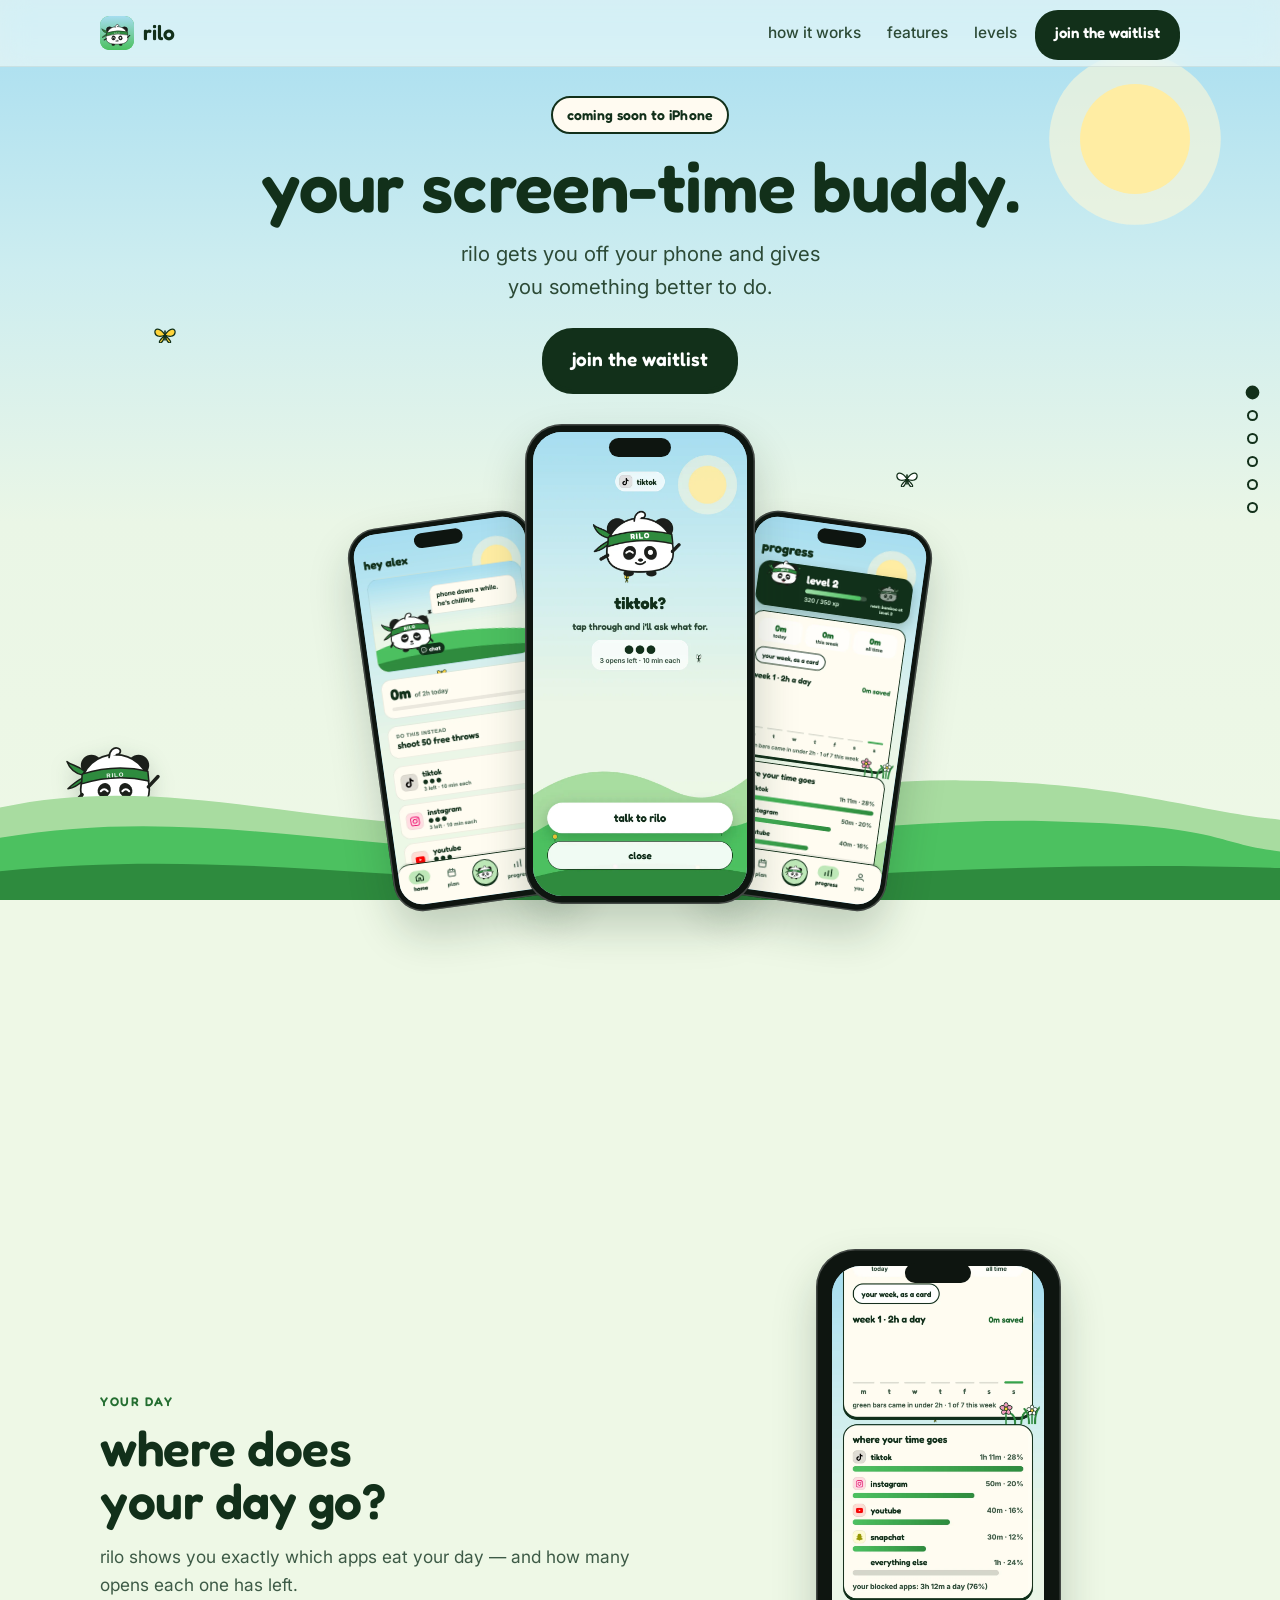
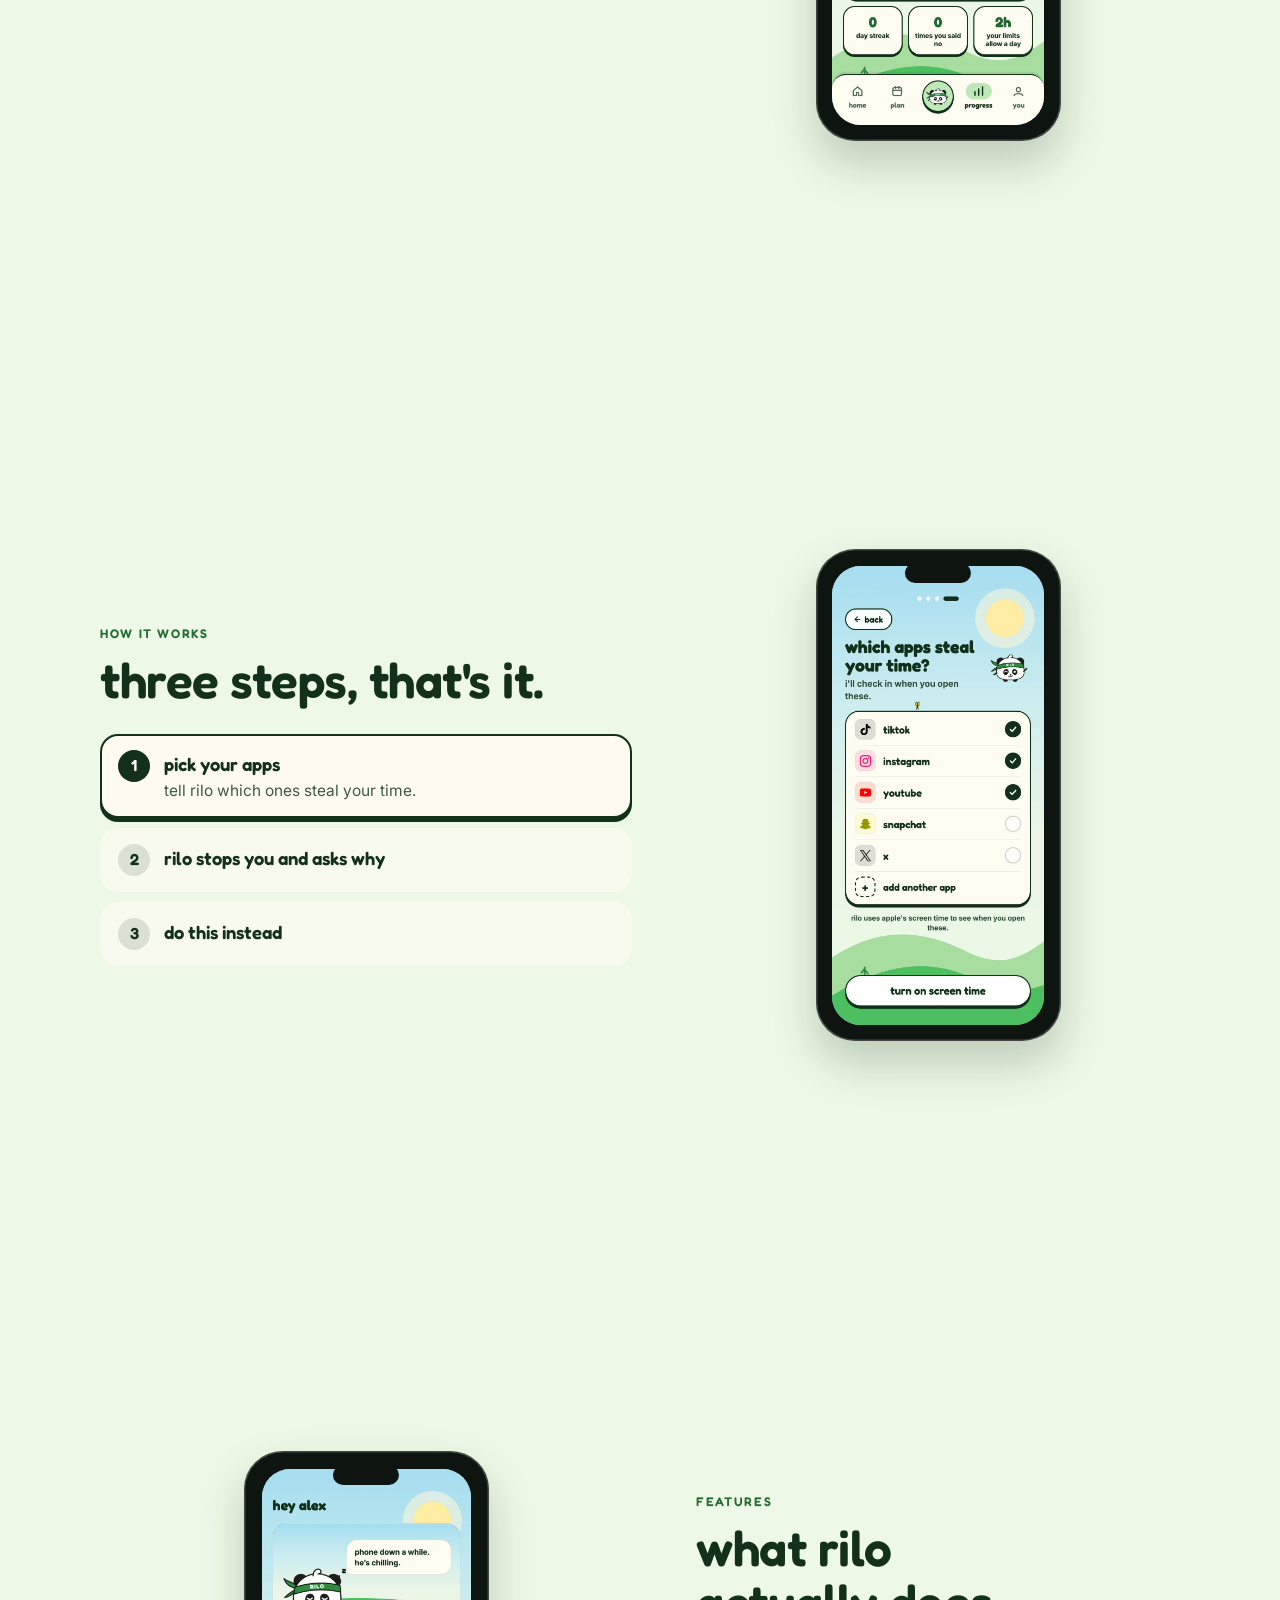
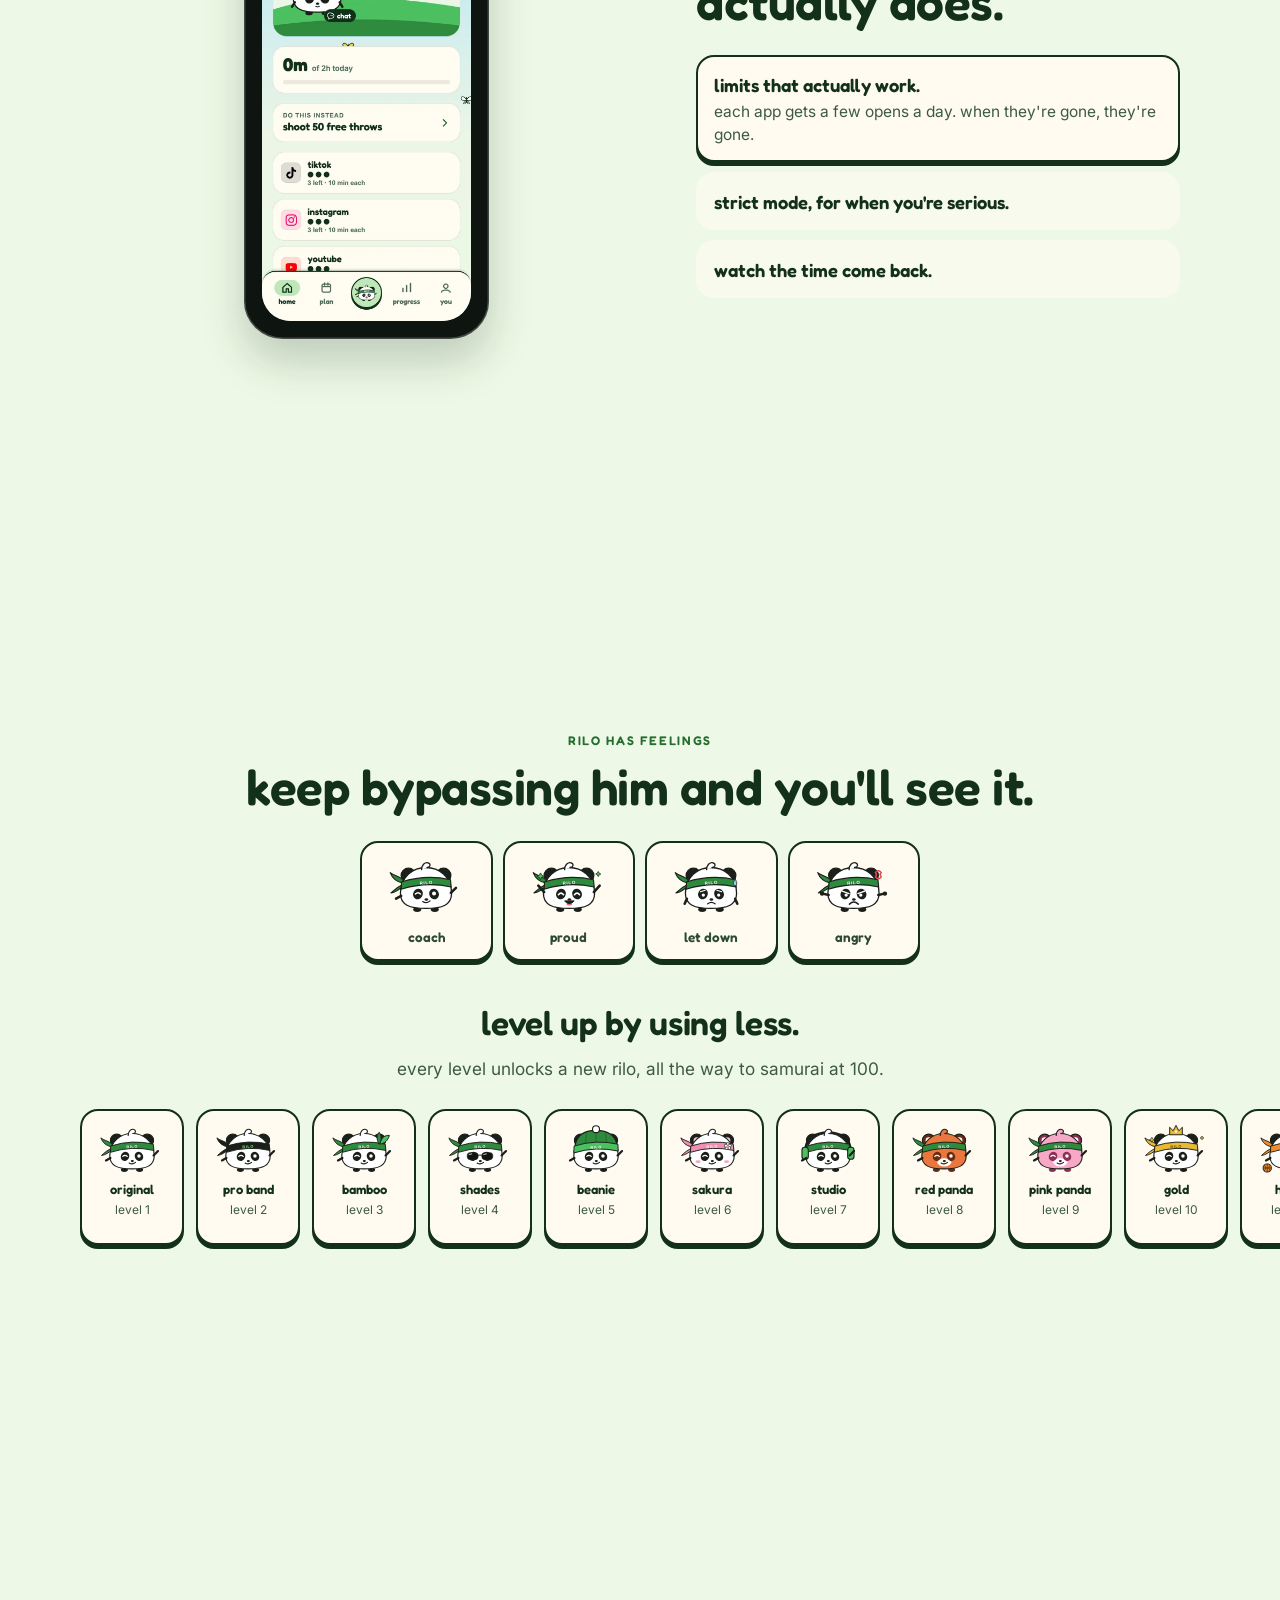
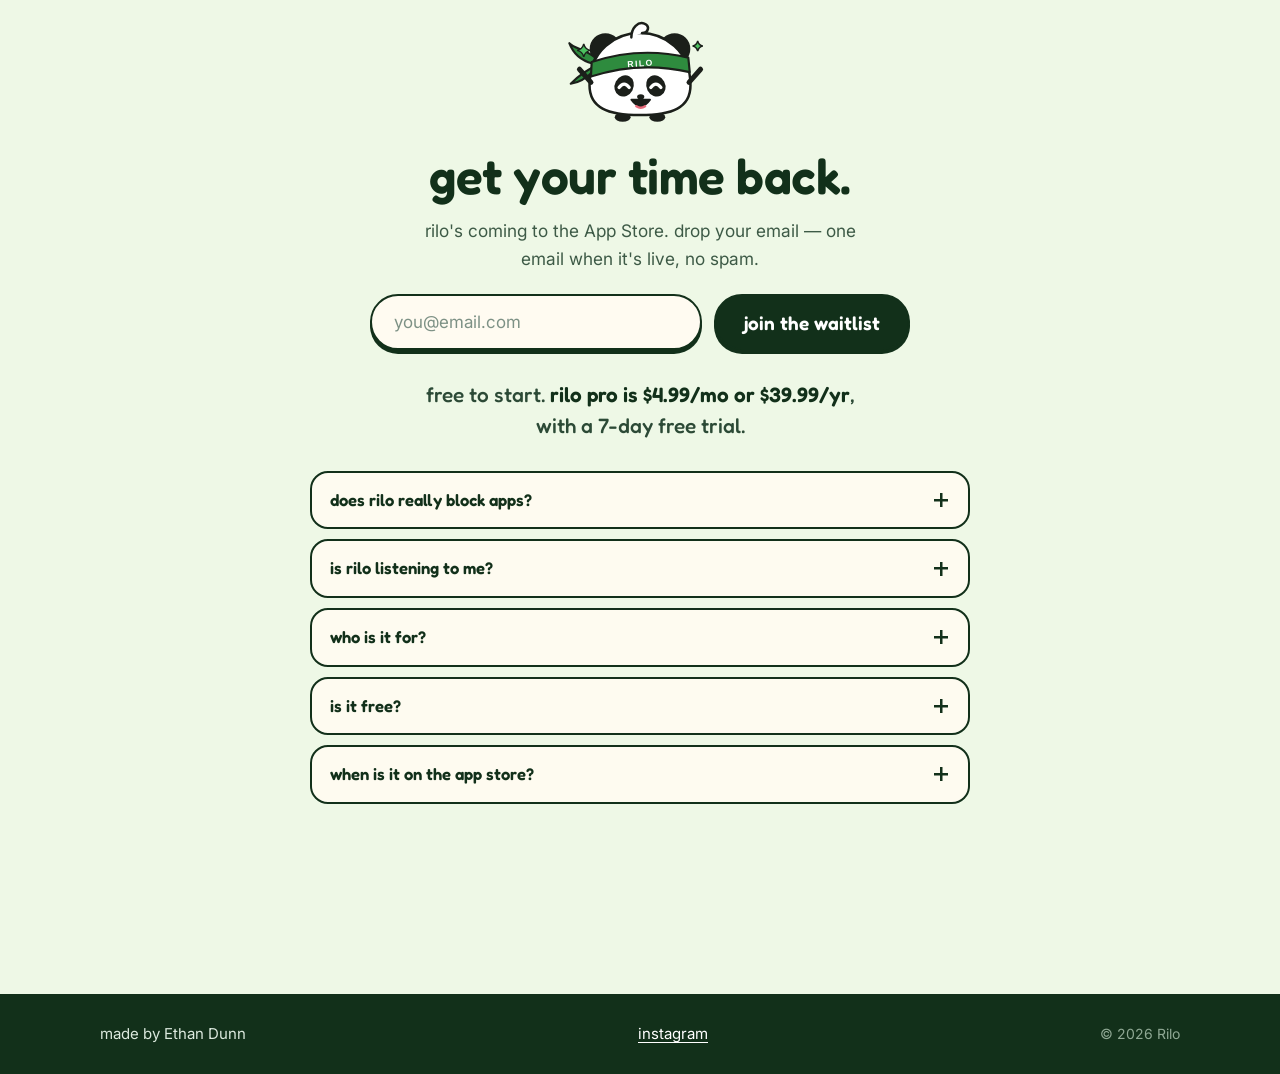
==== commit 69ab7a0d: "Drop the web demo buttons and lead with the waitlist Rilo is iPhone-only and not out yet, so the try" ====
--- a/index.html
+++ b/index.html
@@ -54,9 +54,8 @@
       <a href="#how">how it works</a>
       <a href="#features">features</a>
       <a href="#levels">levels</a>
-      <a href="#waitlist" class="nav__wait">join the waitlist</a>
     </nav>
-    <a class="btn btn--sm" href="https://tryrilo.vercel.app" target="_blank" rel="noopener">try rilo</a>
+    <a class="btn btn--sm nav__wait" href="#waitlist">join the waitlist</a>
   </div>
 </header>
 
@@ -68,13 +67,13 @@
 <!-- ───────────────────────── 1 · hero · grass ───────────────────────── -->
 <section class="scene scene--hero" id="top" data-theme="grass" data-name="home">
   <div class="wrap hero">
+    <p class="soon fx" style="--i:0" data-shipped="out now on iPhone">coming soon to iPhone</p>
     <h1 class="hero__title fx" style="--i:0">your screen-time buddy.</h1>
     <p class="hero__sub fx" style="--i:1">rilo gets you off your phone and gives you something better to do.</p>
 
     <div class="hero__cta fx" style="--i:2">
-      <a class="btn btn--lg" href="https://tryrilo.vercel.app" target="_blank" rel="noopener">try rilo now</a>
       <!-- swapped for a real App Store button once APP_STORE_URL is set -->
-      <a class="btn btn--lg btn--ghost" id="app-store-slot" href="#waitlist">join the waitlist</a>
+      <a class="btn btn--lg" id="app-store-slot" href="#waitlist">join the waitlist</a>
     </div>
 
     <div class="fan" role="group" aria-label="rilo on iPhone">
@@ -253,10 +252,6 @@
       </div>
     </div>
 
-    <p class="end__try fx" style="--i:3">
-      <a class="btn btn--lg btn--ghost" href="https://tryrilo.vercel.app" target="_blank" rel="noopener">or try rilo now</a>
-    </p>
-
     <p class="price fx" style="--i:4">
       free to start. <strong>rilo pro is $4.99/mo or $39.99/yr</strong>, with a 7-day free trial.
     </p>
@@ -264,7 +259,7 @@
     <div class="faq fx" id="faq" style="--i:5">
       <details class="q">
         <summary><span>does rilo really block apps?</span></summary>
-        <p>on iPhone he uses apple's screen time tools, so the block is real. the web demo just shows you how it works.</p>
+        <p>on iPhone he uses apple's screen time tools, so the block is real.</p>
       </details>
       <details class="q">
         <summary><span>is rilo listening to me?</span></summary>
--- a/css/style.css
+++ b/css/style.css
@@ -456,7 +456,11 @@
   font-size:clamp(1.2rem,4.4vw,1.5rem);
 }
 
-.end__try{margin:18px 0 0}
+.soon{
+  display:inline-block;margin:0 0 14px;padding:6px 14px;border-radius:999px;
+  background:var(--card);color:var(--ink);border:2px solid var(--ink);
+  font-family:Fredoka,sans-serif;font-weight:600;font-size:14px;letter-spacing:.02em;
+}
 
 .price{
   margin:30px auto 0;max-width:36ch;
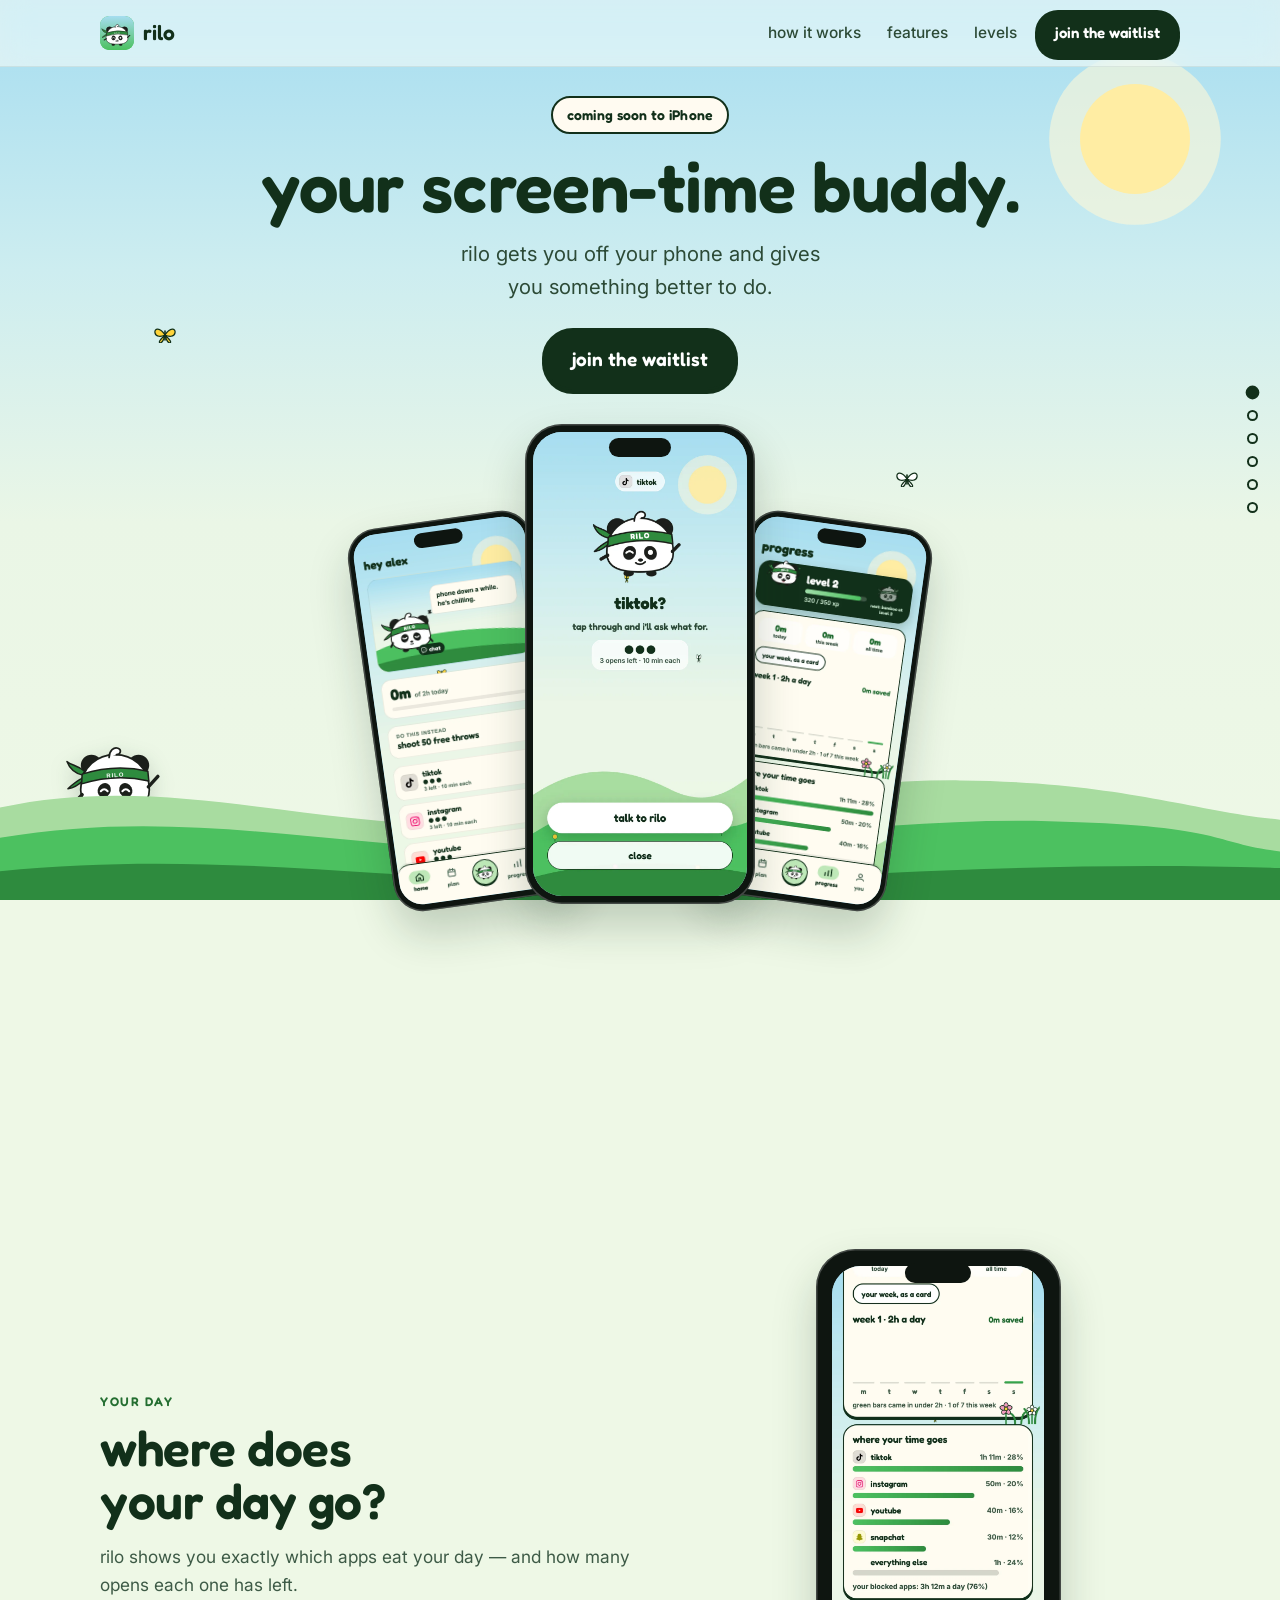
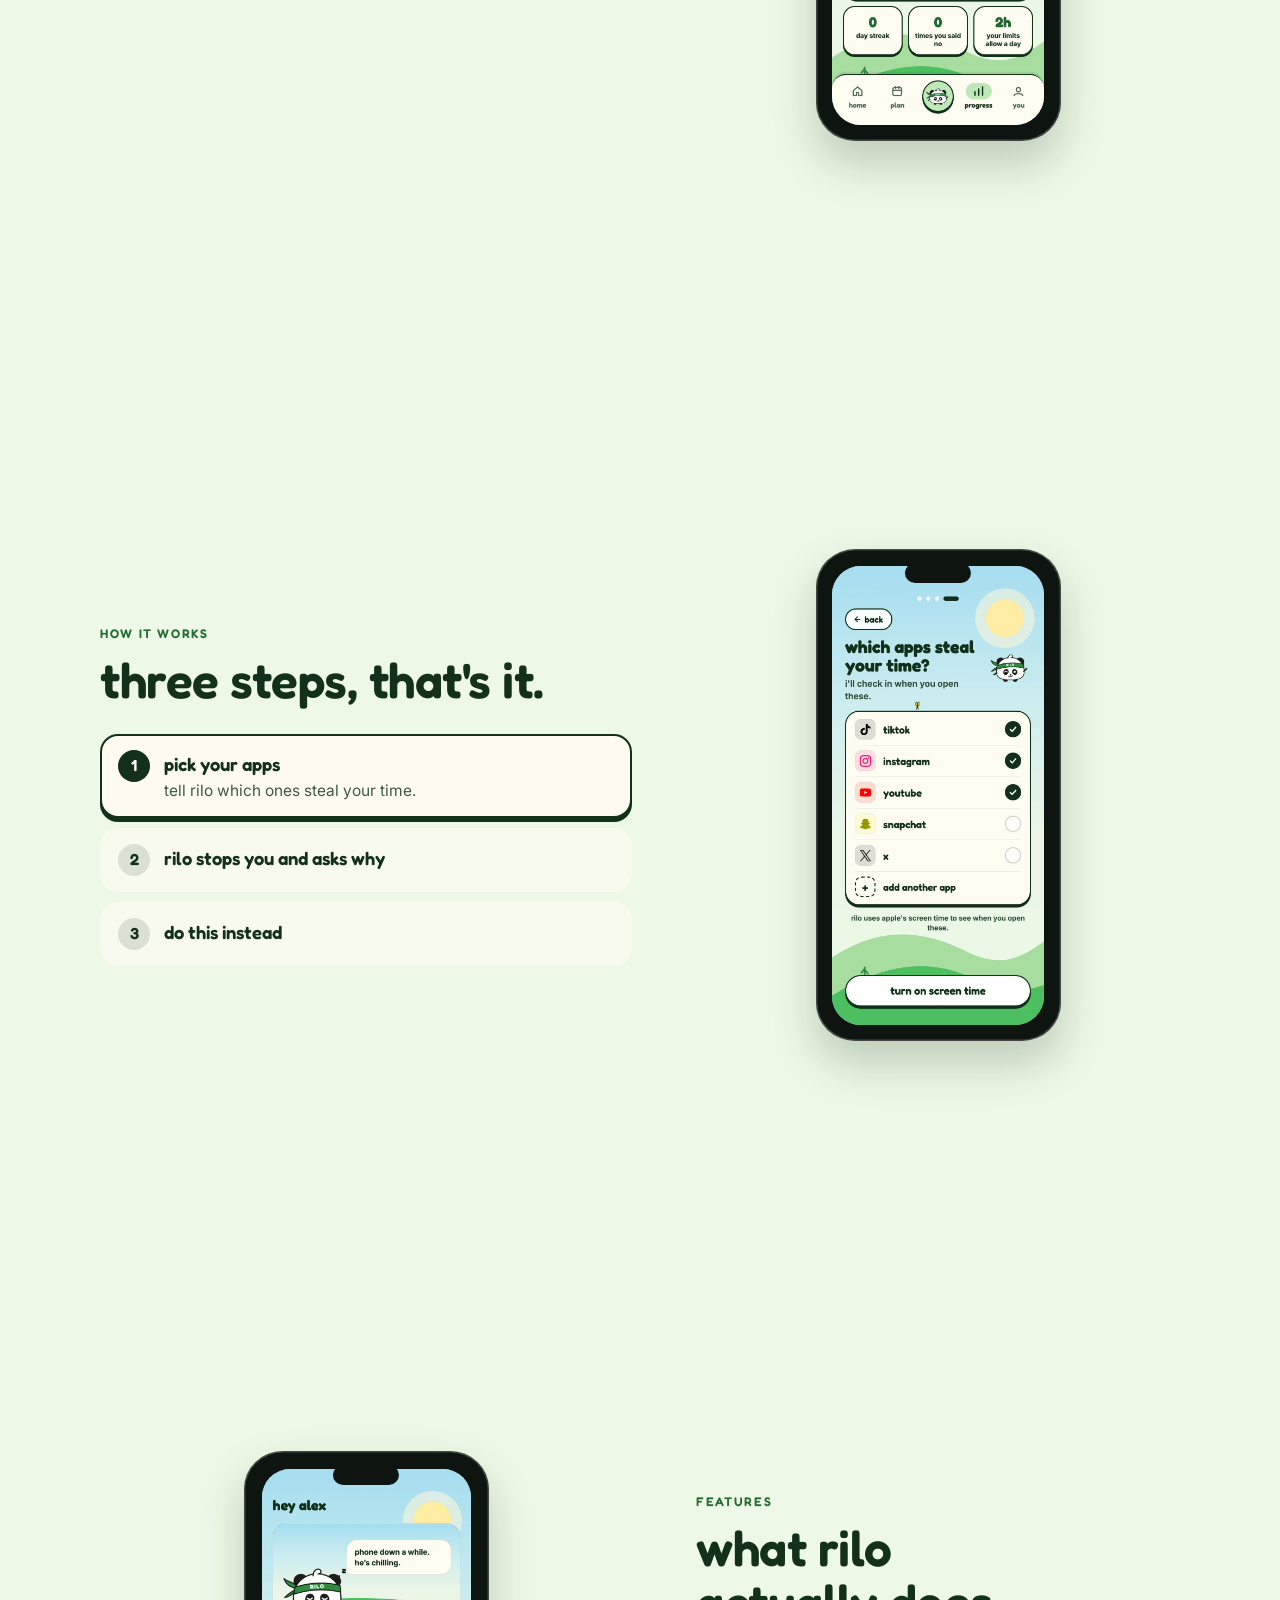
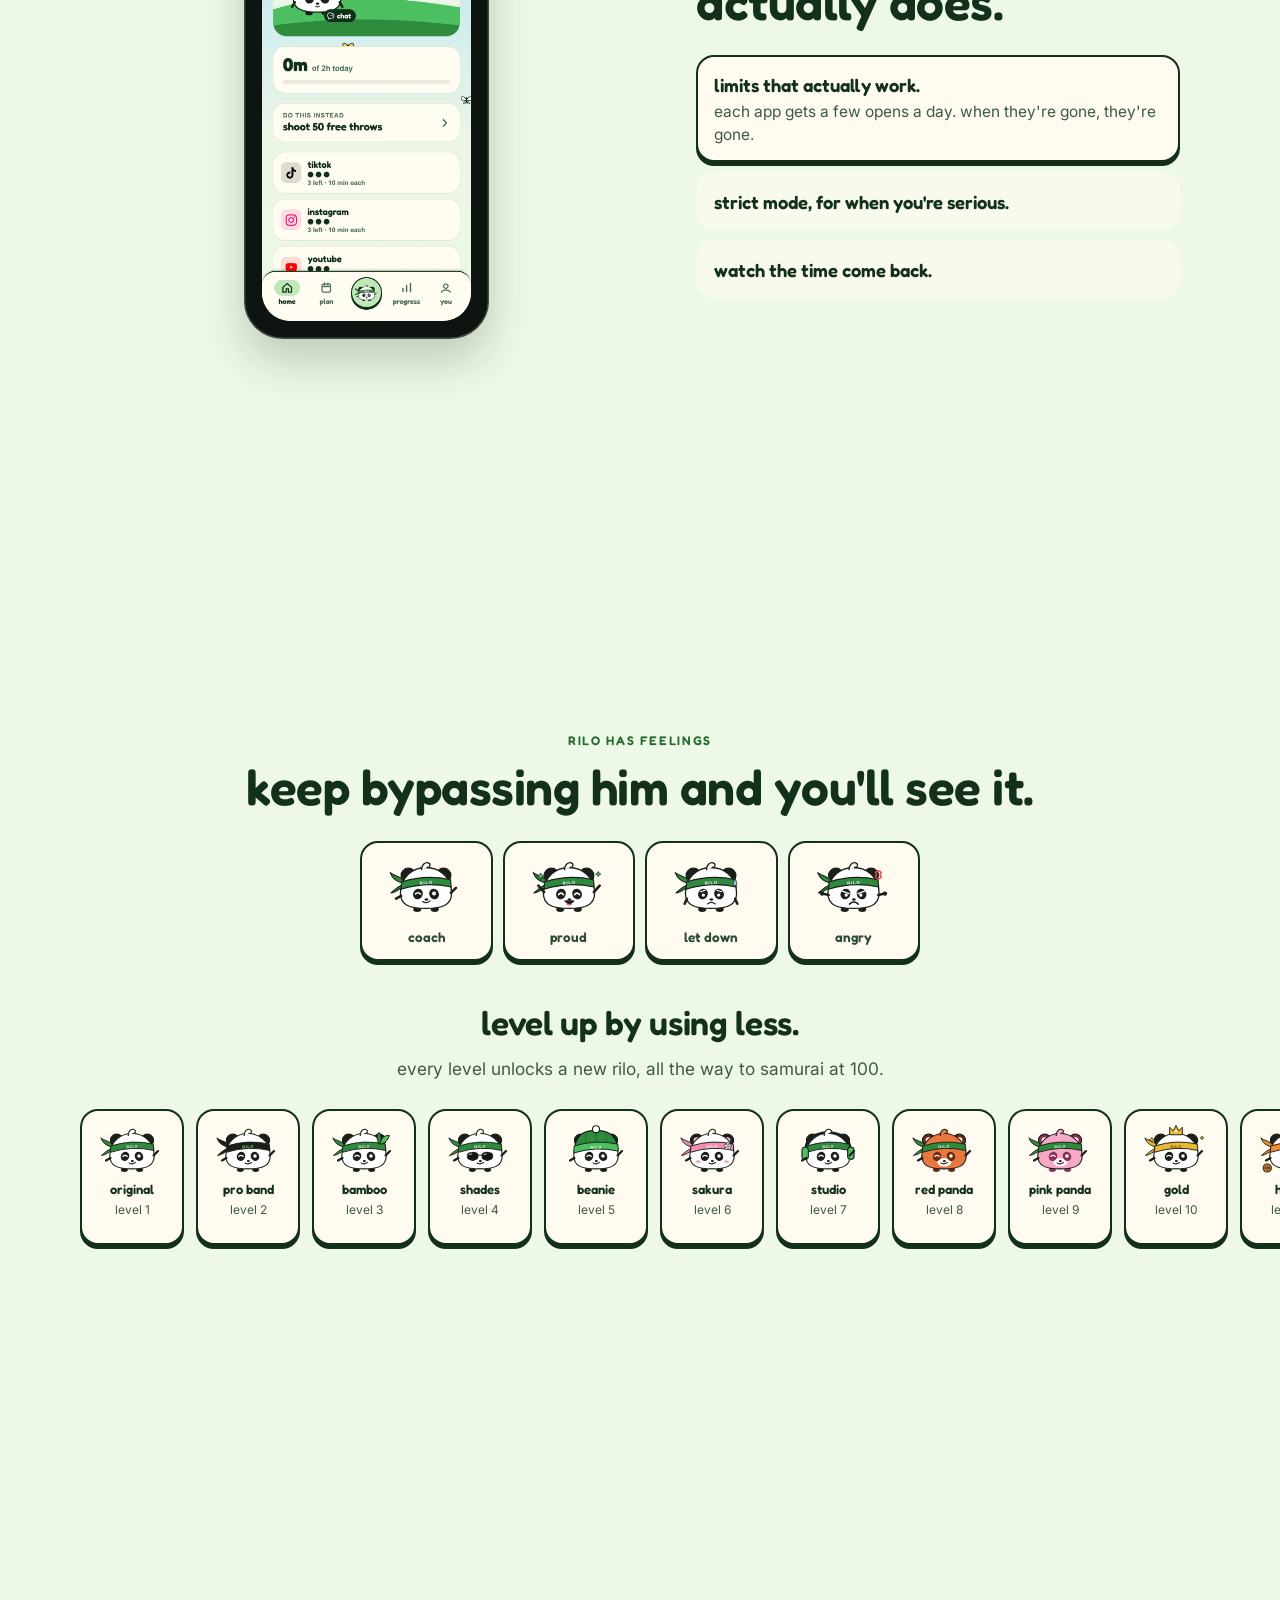
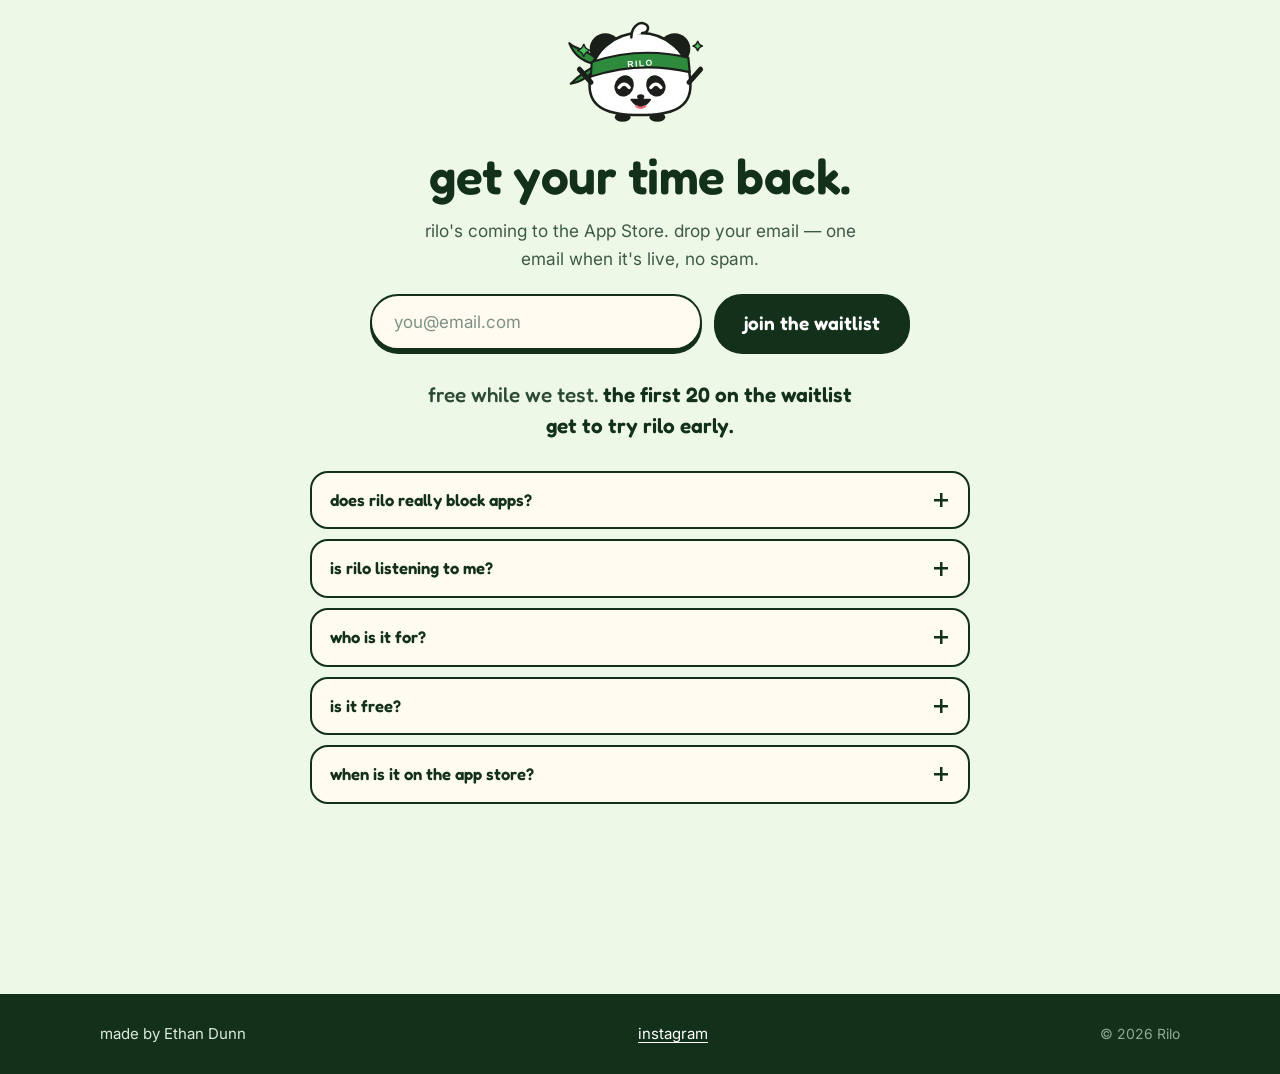
==== commit 97811d28: "Say rilo is free while we test and offer early access to the first 20 Co-Authored-By: Claude Opus 5." ====
--- a/index.html
+++ b/index.html
@@ -253,7 +253,7 @@
     </div>
 
     <p class="price fx" style="--i:4">
-      free to start. <strong>rilo pro is $4.99/mo or $39.99/yr</strong>, with a 7-day free trial.
+      free while we test. <strong>the first 20 on the waitlist get to try rilo early.</strong>
     </p>
 
     <div class="faq fx" id="faq" style="--i:5">
@@ -271,7 +271,7 @@
       </details>
       <details class="q">
         <summary><span>is it free?</span></summary>
-        <p>yes to start. pro adds strict mode, the 30-day plan, ai rilo, and all the skins.</p>
+        <p>yes. rilo is free while we test. a pro version with extra features comes later.</p>
       </details>
       <details class="q">
         <summary><span>when is it on the app store?</span></summary>
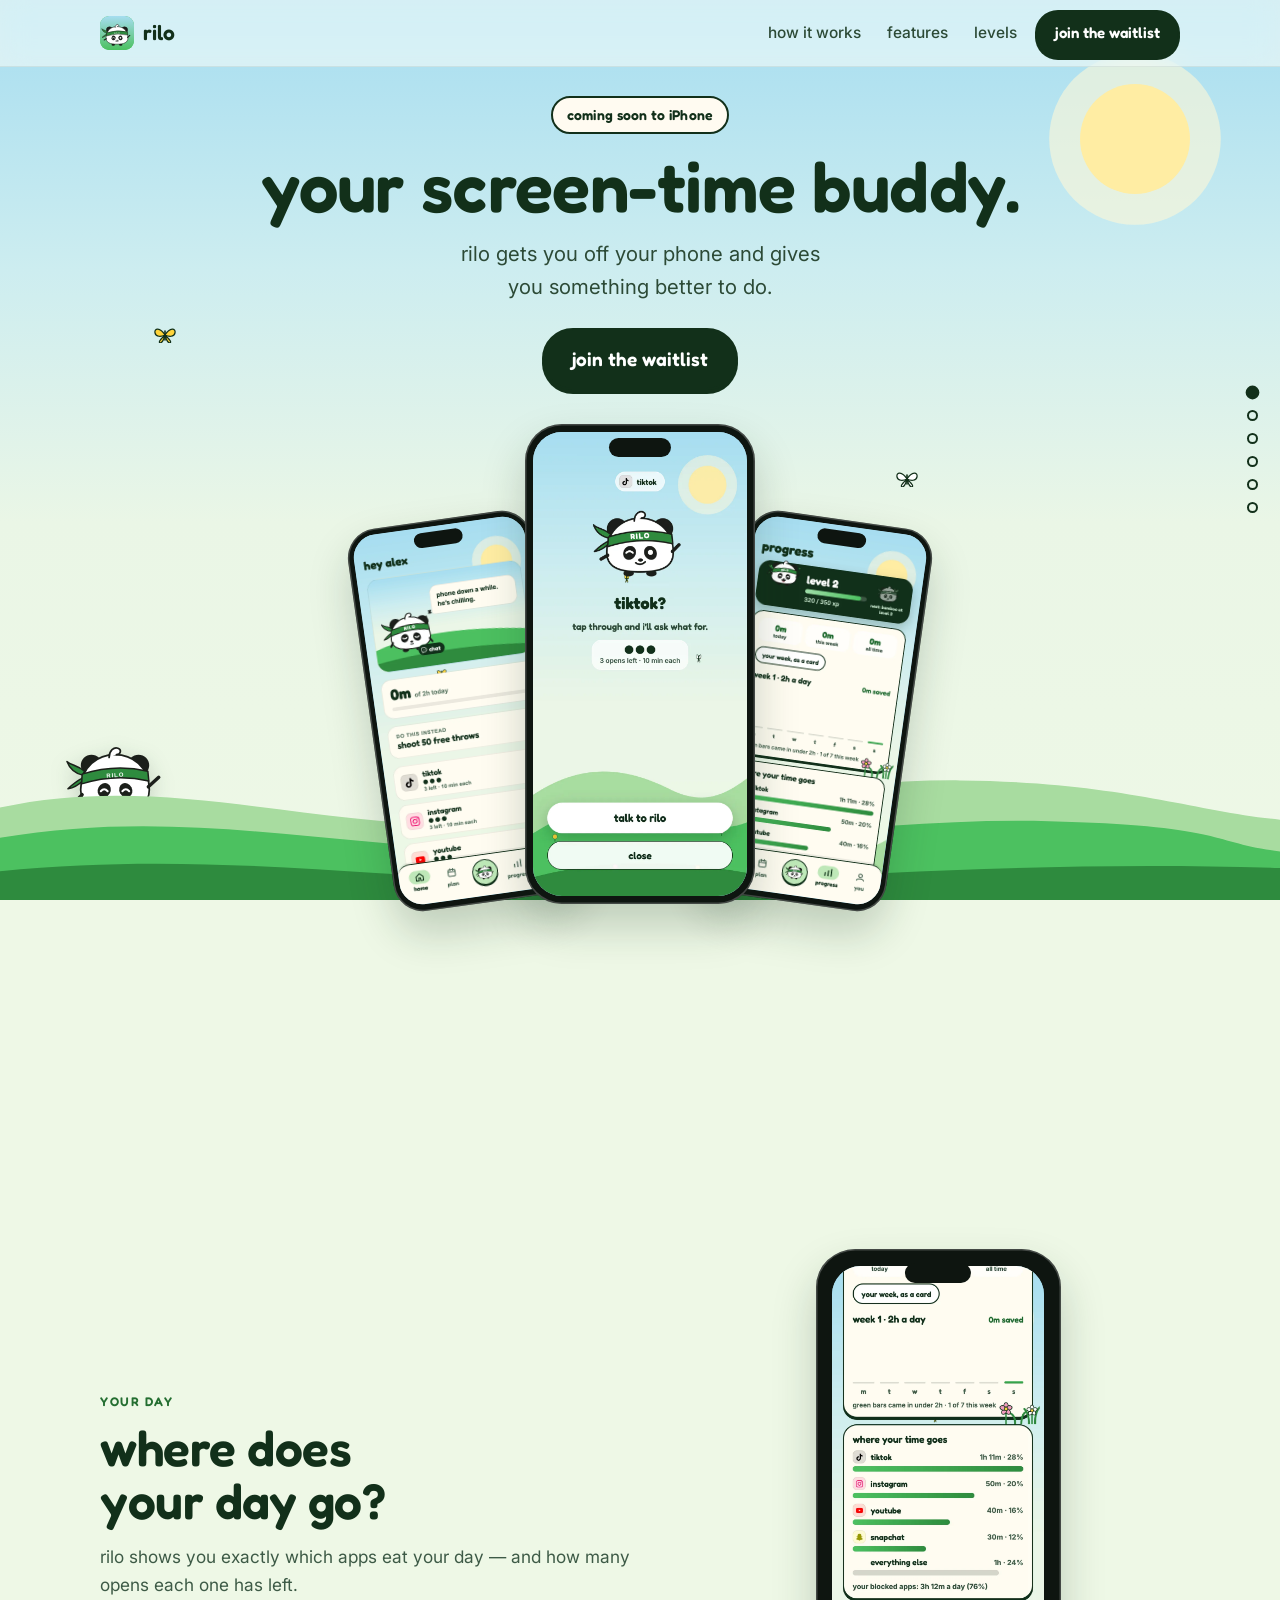
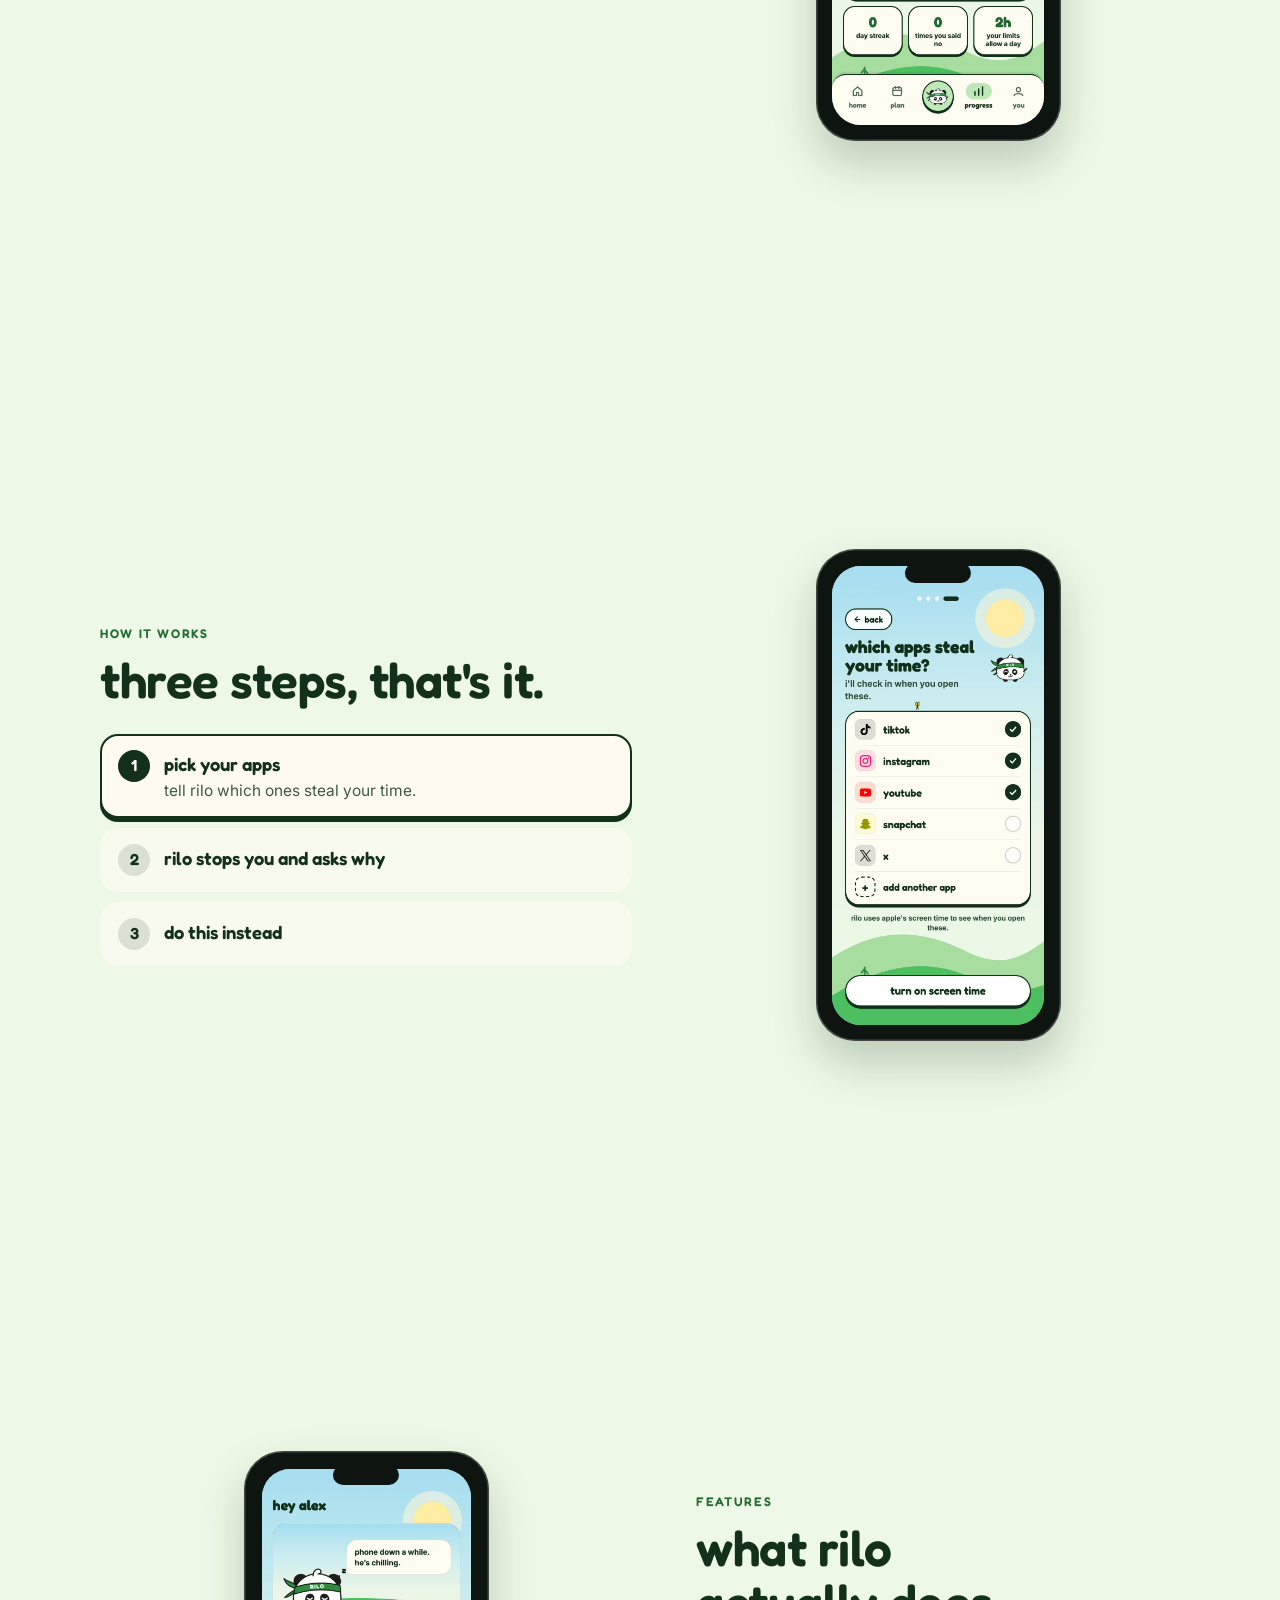
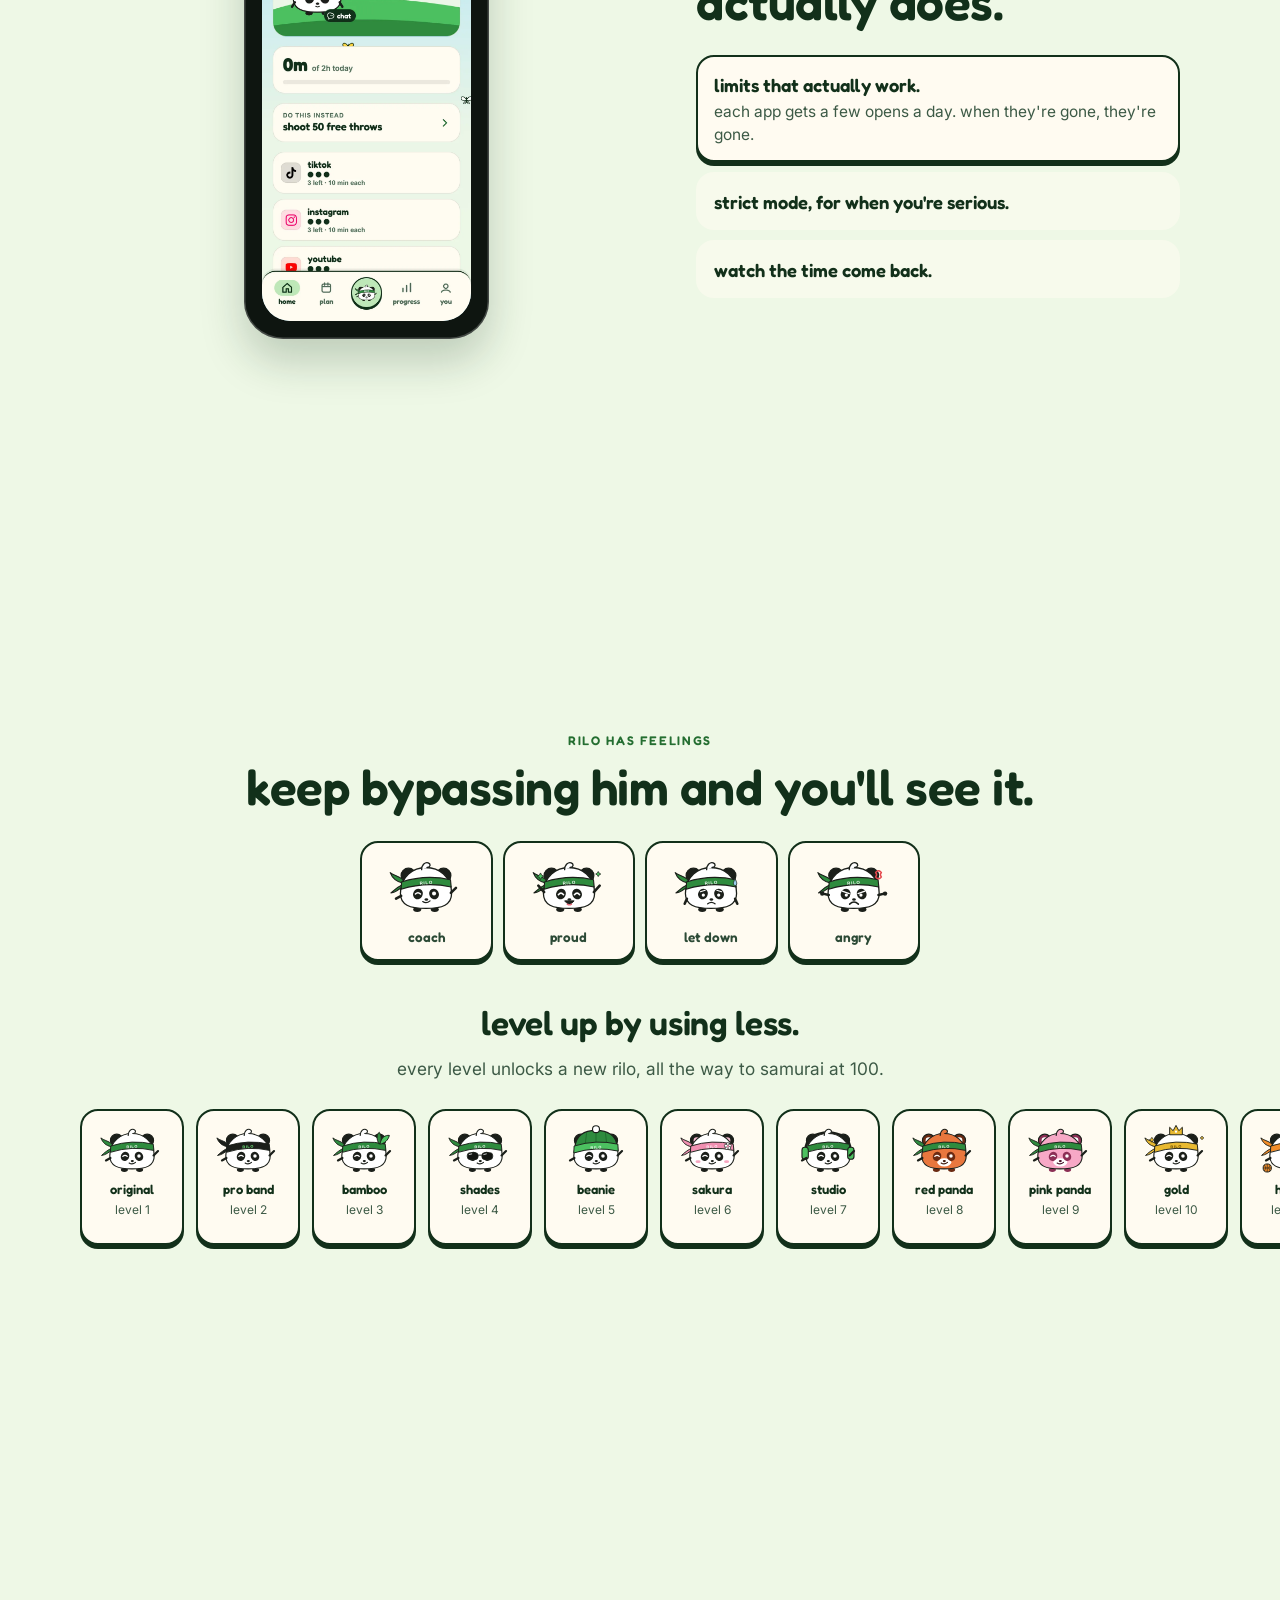
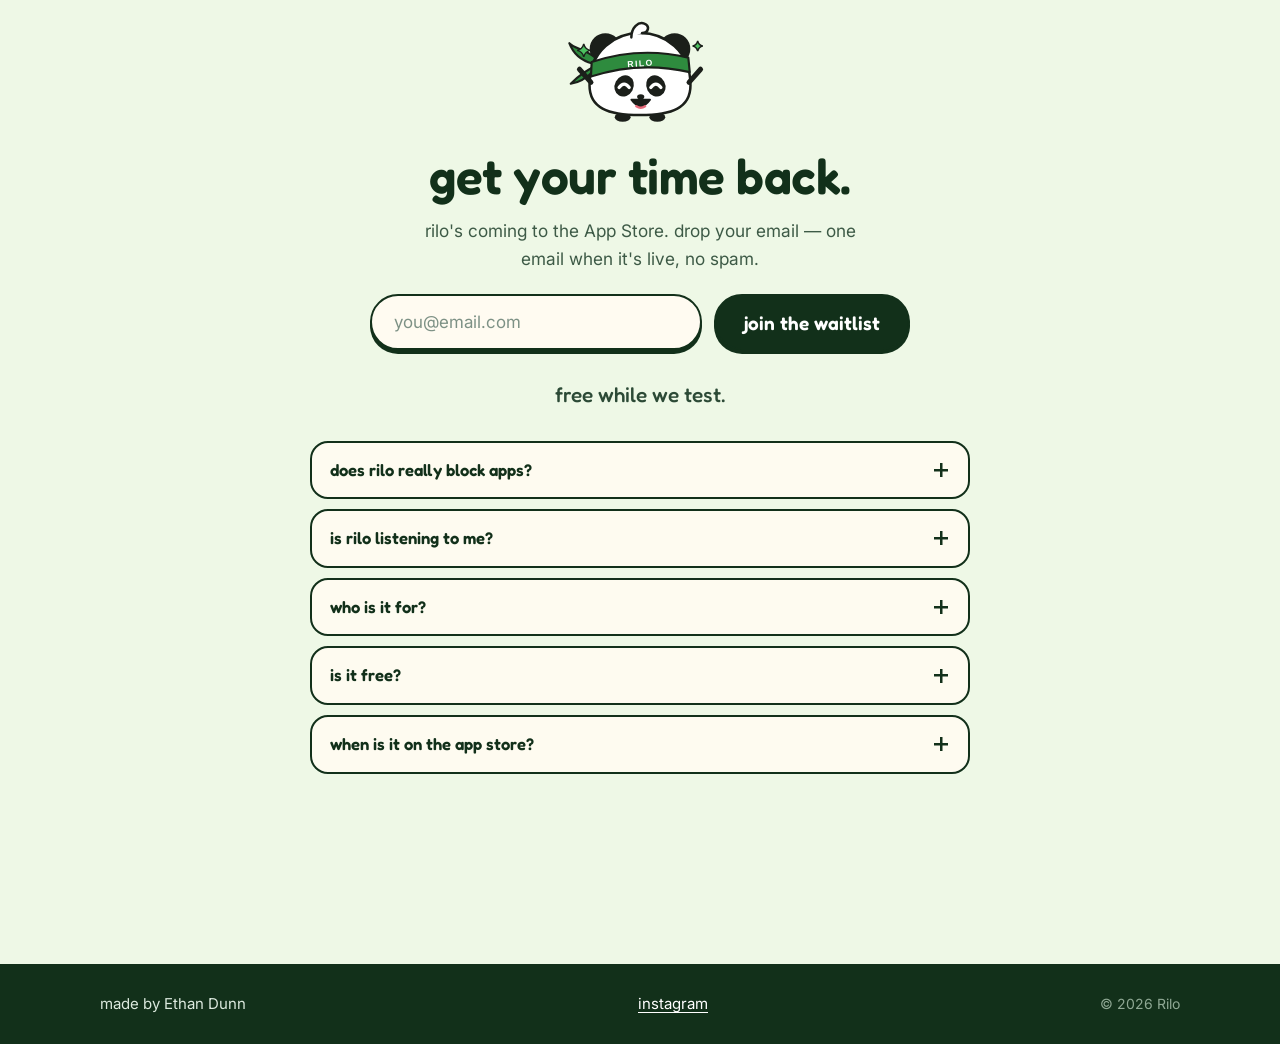
==== commit d7f4e599: "Drop the early-access line for the first 20 on the waitlist Co-Authored-By: Claude Opus 5.5 <noreply" ====
--- a/index.html
+++ b/index.html
@@ -253,7 +253,7 @@
     </div>
 
     <p class="price fx" style="--i:4">
-      free while we test. <strong>the first 20 on the waitlist get to try rilo early.</strong>
+      free while we test.
     </p>
 
     <div class="faq fx" id="faq" style="--i:5">
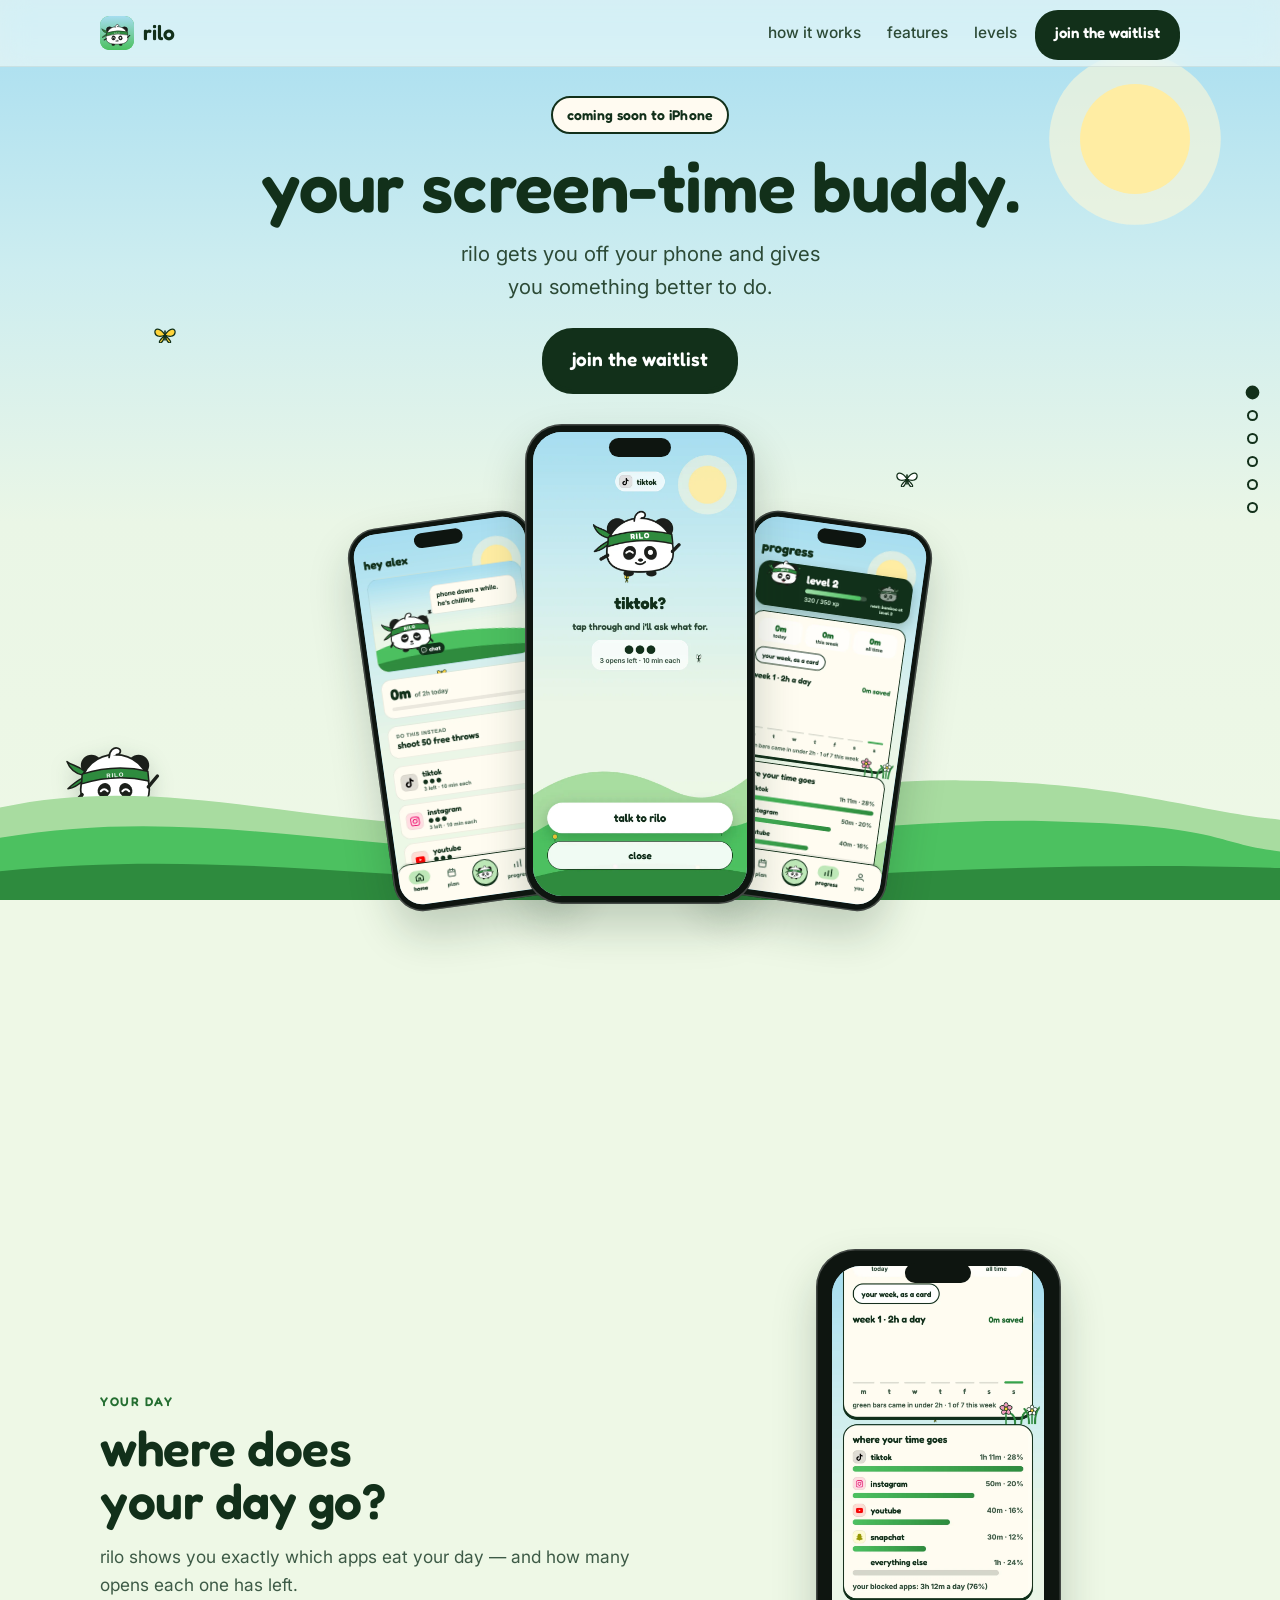
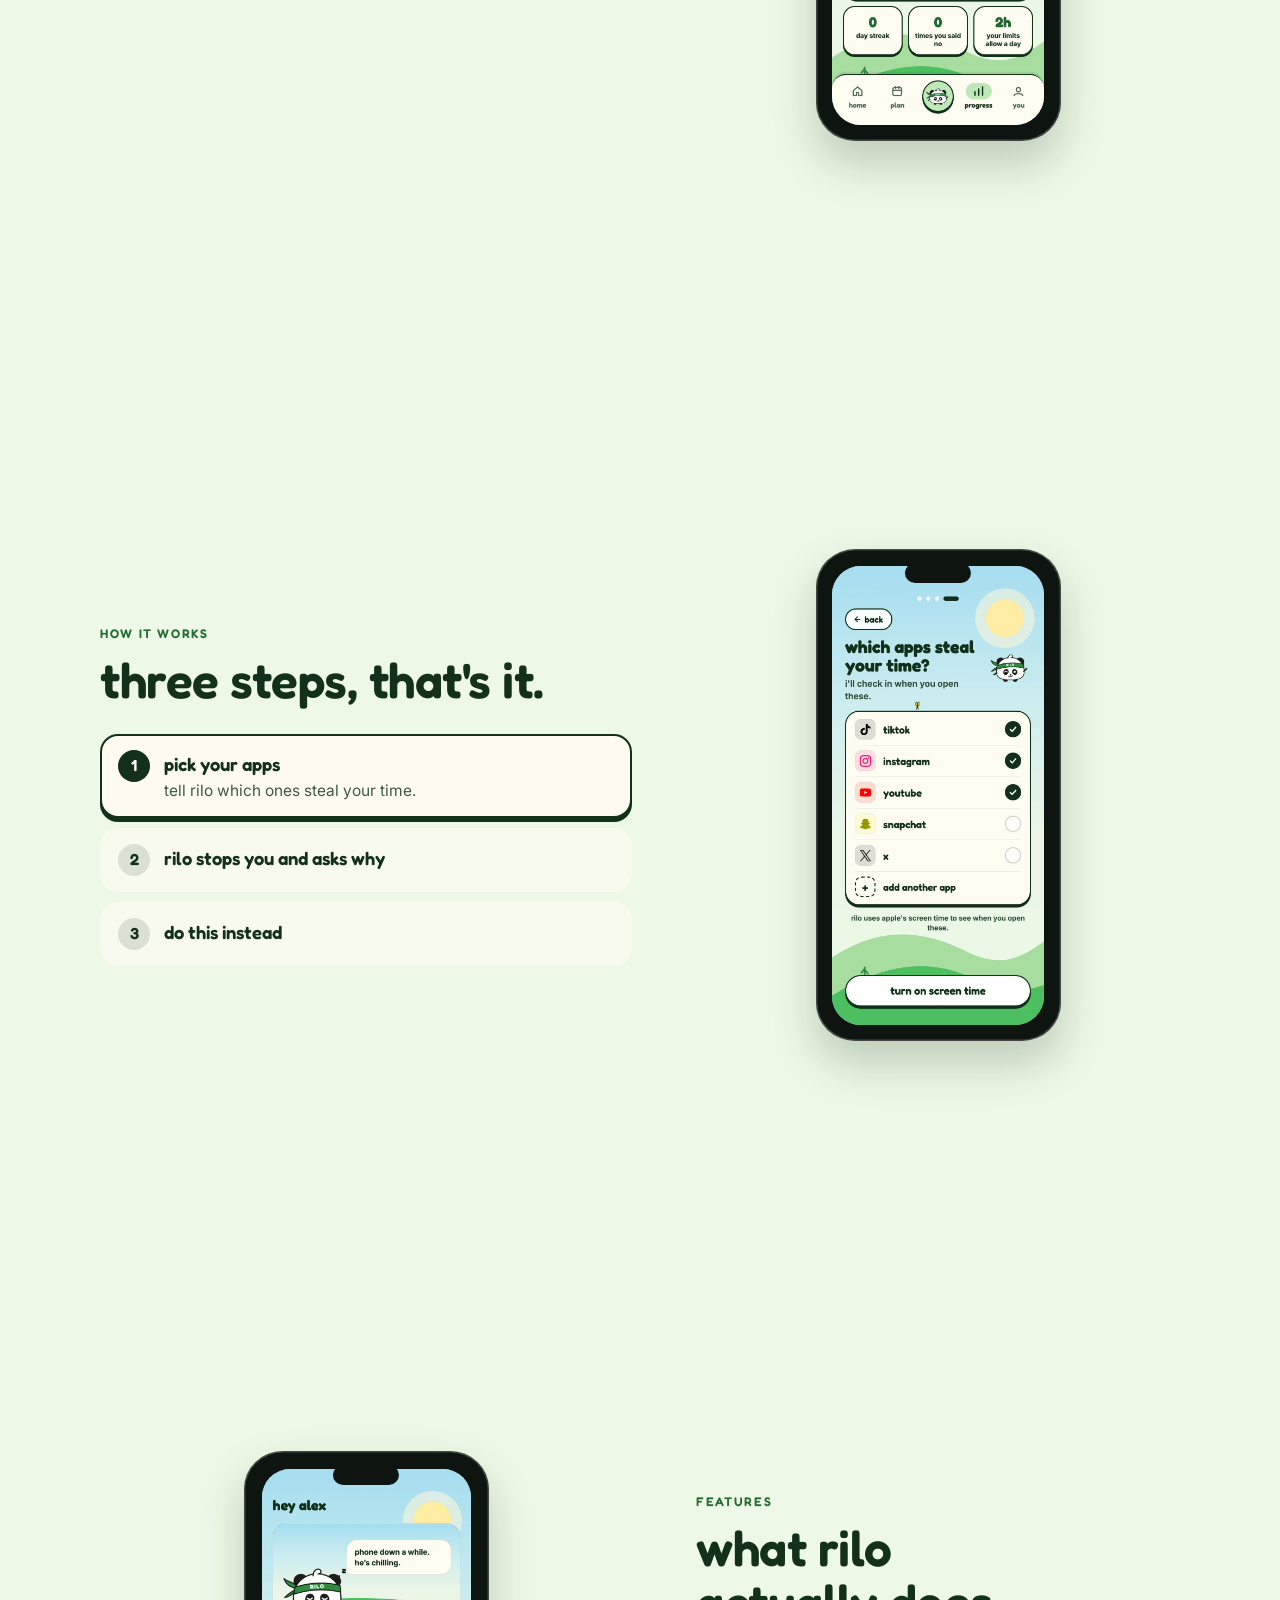
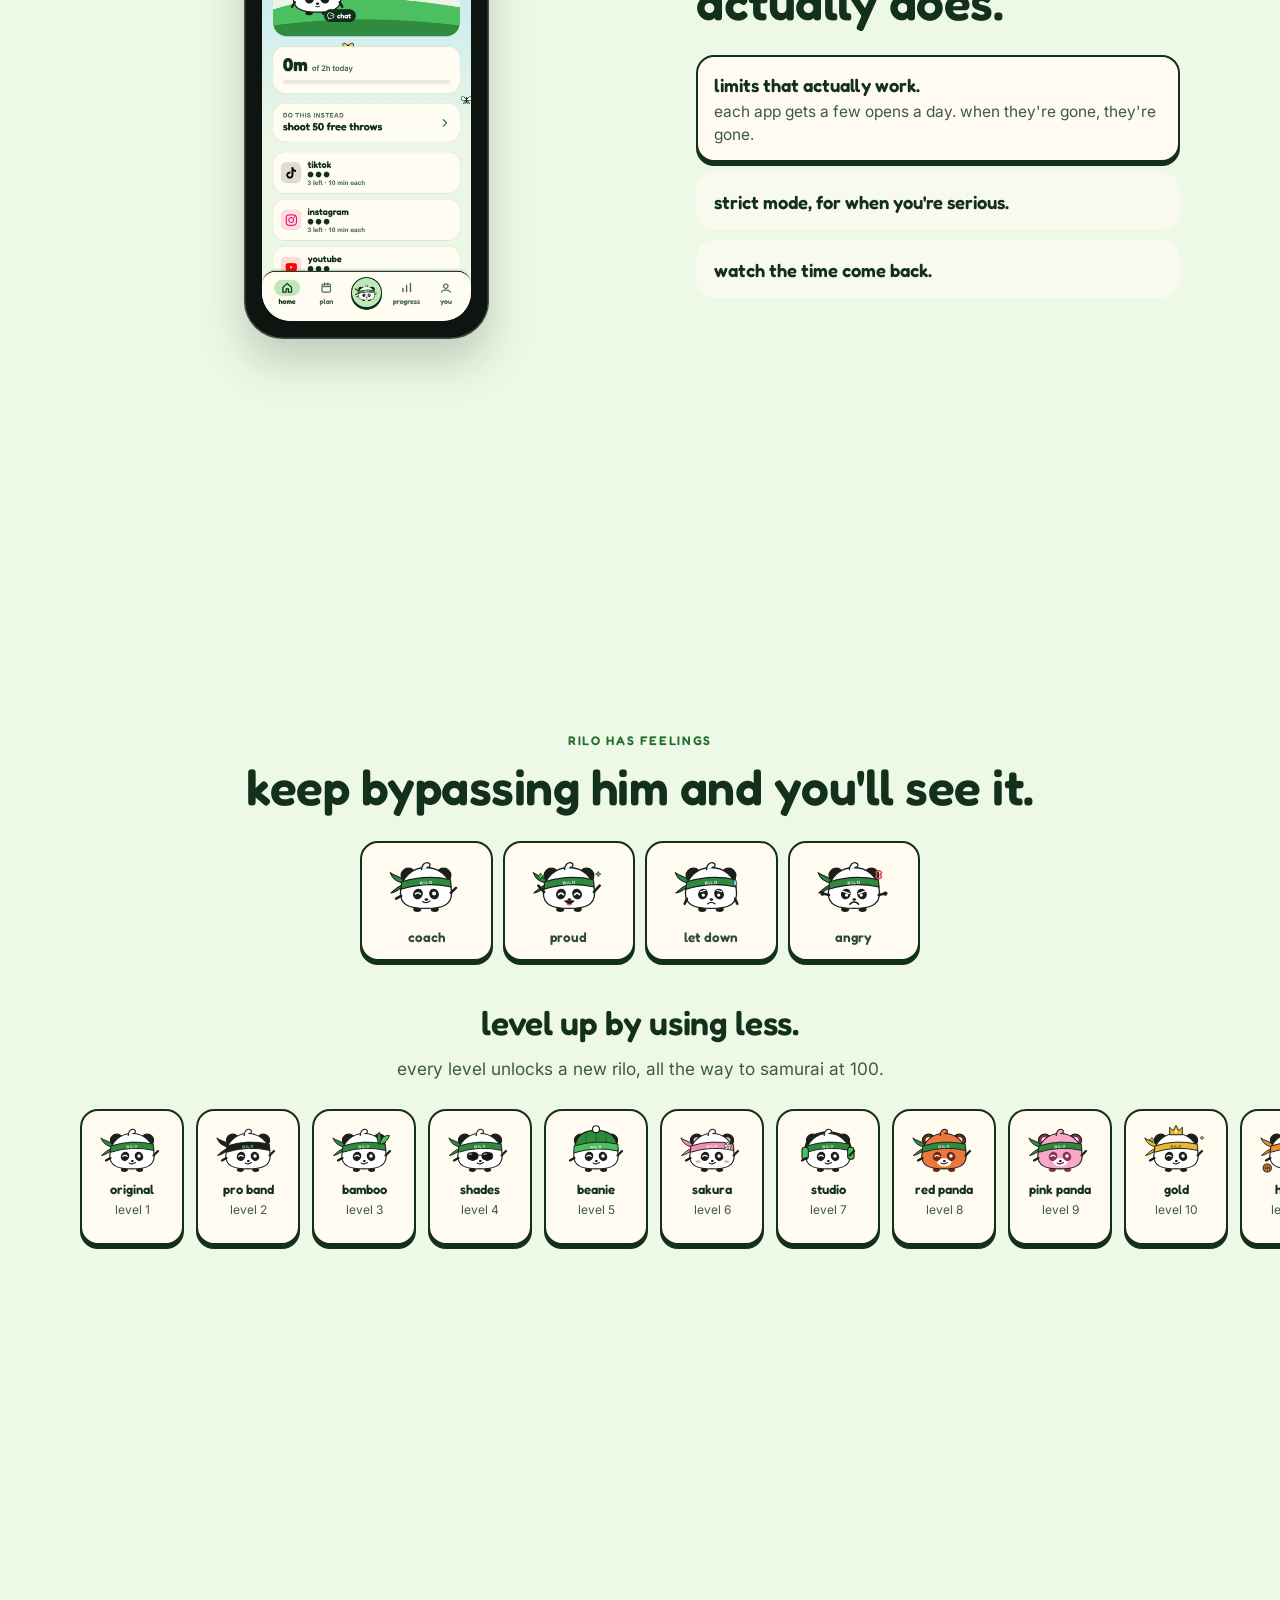
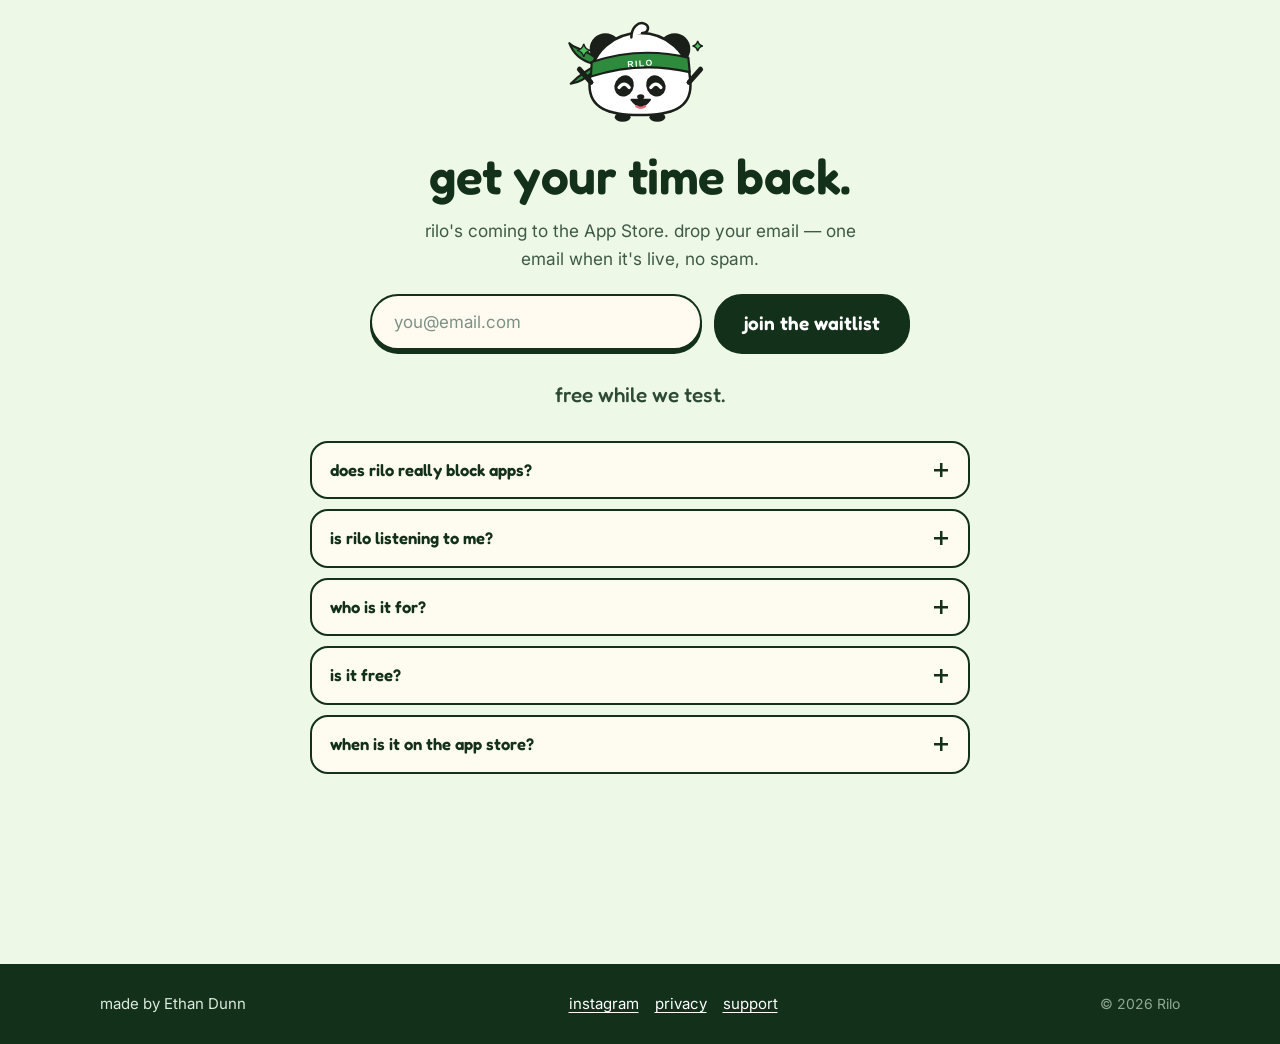
==== commit 08d53e25: "Add privacy and support pages, linked from the footer Co-Authored-By: Claude Opus 5.5 <noreply@anthr" ====
--- a/index.html
+++ b/index.html
@@ -287,7 +287,11 @@
 <footer class="foot">
   <div class="wrap foot__in">
     <p>made by Ethan Dunn</p>
-    <p><a href="https://instagram.com/ethandunnofficial" target="_blank" rel="noopener">instagram</a></p>
+    <p class="foot__links">
+      <a href="https://instagram.com/ethandunnofficial" target="_blank" rel="noopener">instagram</a>
+      <a href="/privacy">privacy</a>
+      <a href="/support">support</a>
+    </p>
     <p class="foot__c">© 2026 Rilo</p>
   </div>
 </footer>
--- a/css/style.css
+++ b/css/style.css
@@ -500,6 +500,26 @@
 }
 .q p{margin:0;padding:0 18px 16px;color:var(--ink-3)}
 
+/* ─────────────── doc pages (/privacy, /support) ─────────────── */
+
+.doc{padding:100px 0 64px}
+.doc__card{
+  background:rgba(255,251,241,.92);
+  border:2px solid var(--line);
+  border-radius:var(--radius);
+  padding:28px 20px 32px;
+}
+@media (min-width:620px){.doc__card{padding:40px 44px 44px}}
+.doc h1{font-size:clamp(2rem,6.4vw,2.8rem);margin-bottom:14px}
+.doc h2{font-size:clamp(1.35rem,4vw,1.6rem);margin:34px 0 10px}
+.doc p{margin:0 0 14px;color:var(--ink-2)}
+.doc ul{margin:0 0 16px;padding-left:22px;color:var(--ink-2)}
+.doc li{margin:0 0 8px}
+.doc strong{color:var(--ink);font-weight:600}
+.doc a{color:var(--green-ink);text-underline-offset:3px;overflow-wrap:anywhere}
+
+.foot__links{display:flex;gap:16px;justify-content:center}
+
 /* ───────────────────────── footer ───────────────────────── */
 
 .foot{position:relative;background:var(--ink);color:#DCE9DE;padding:28px 0}
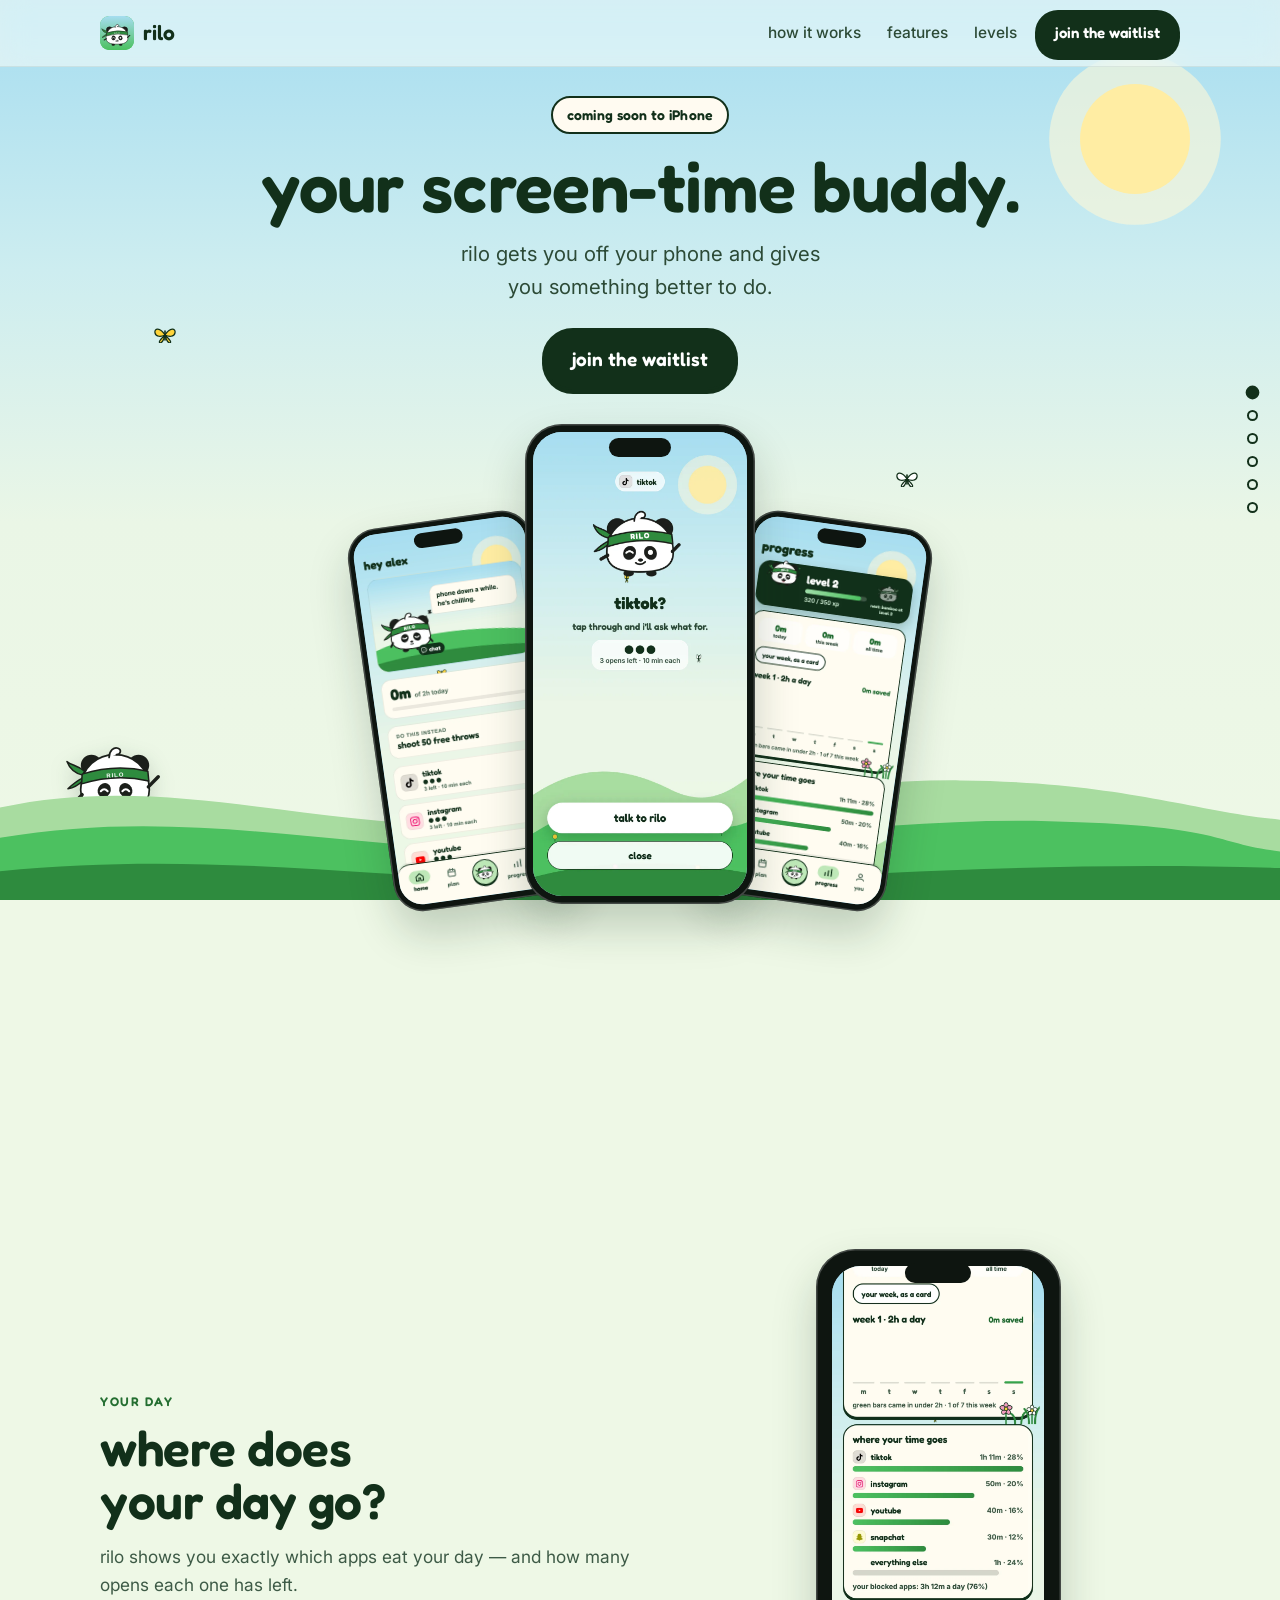
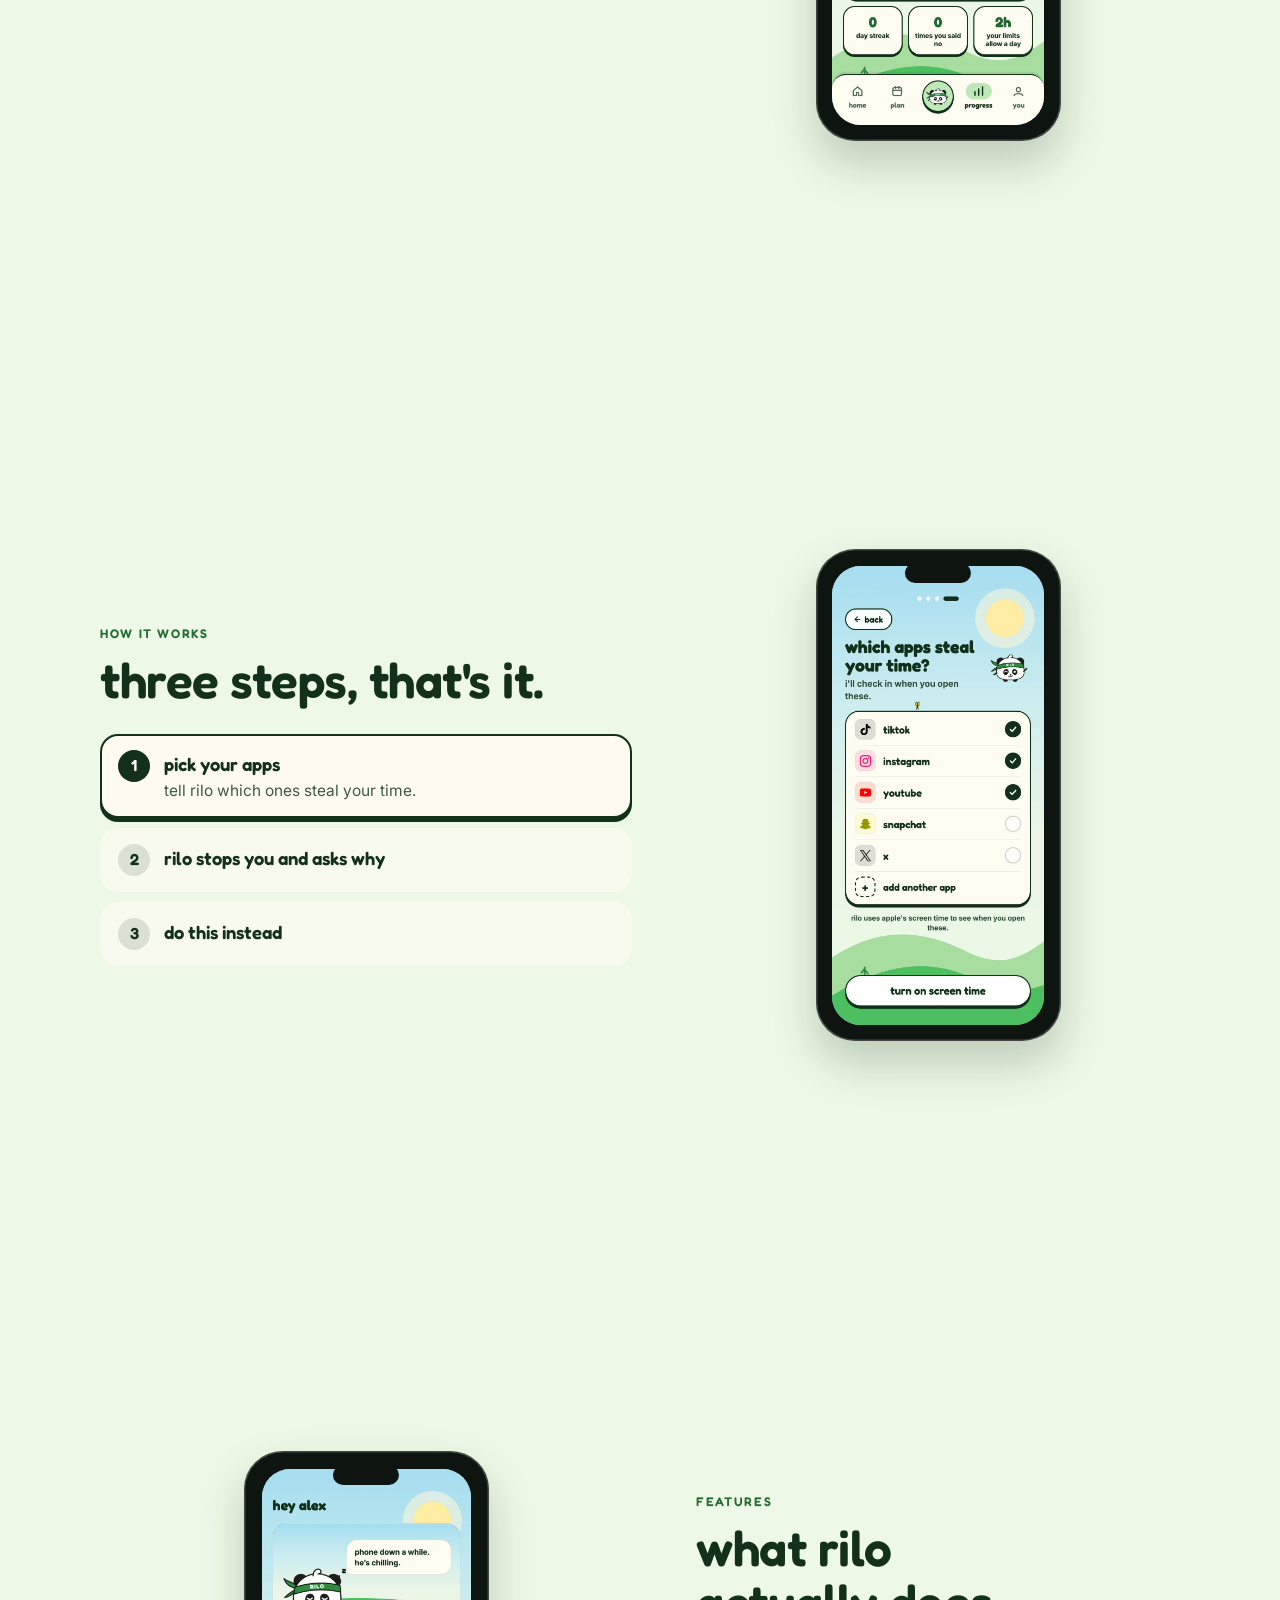
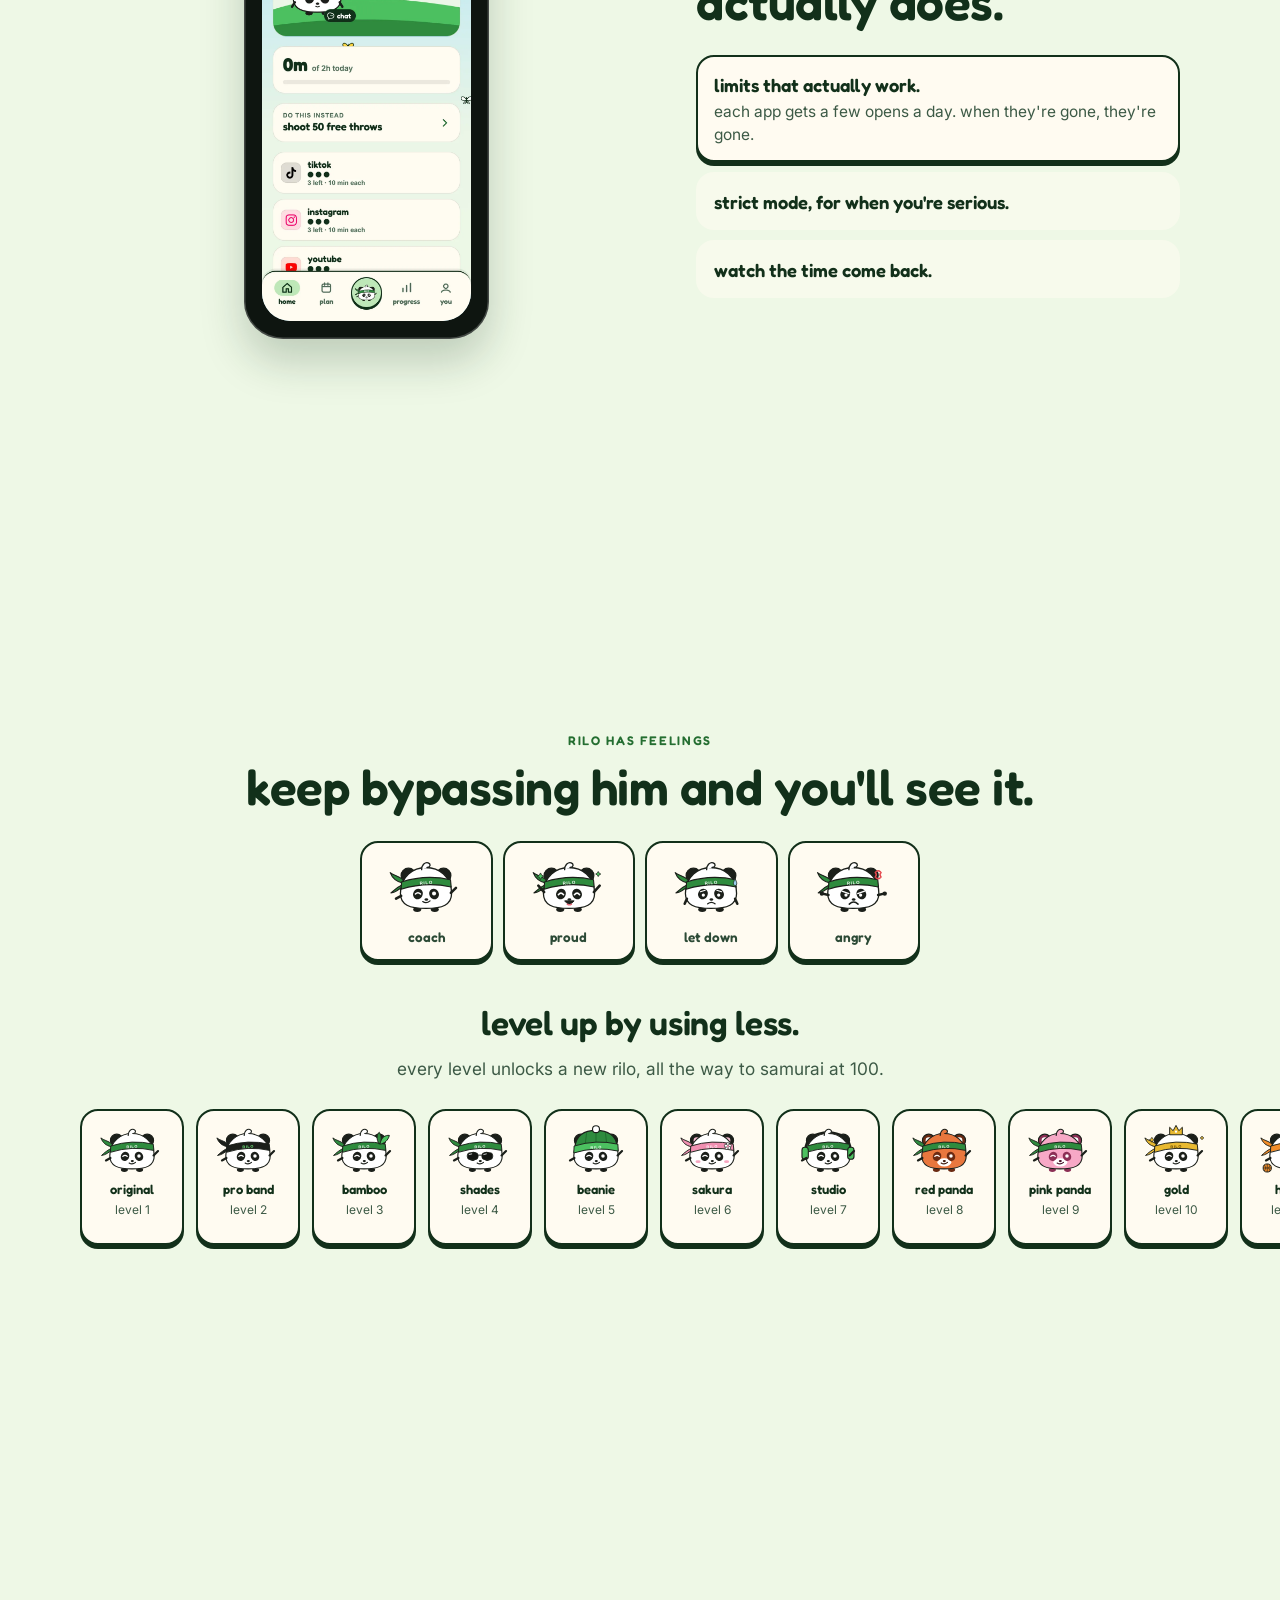
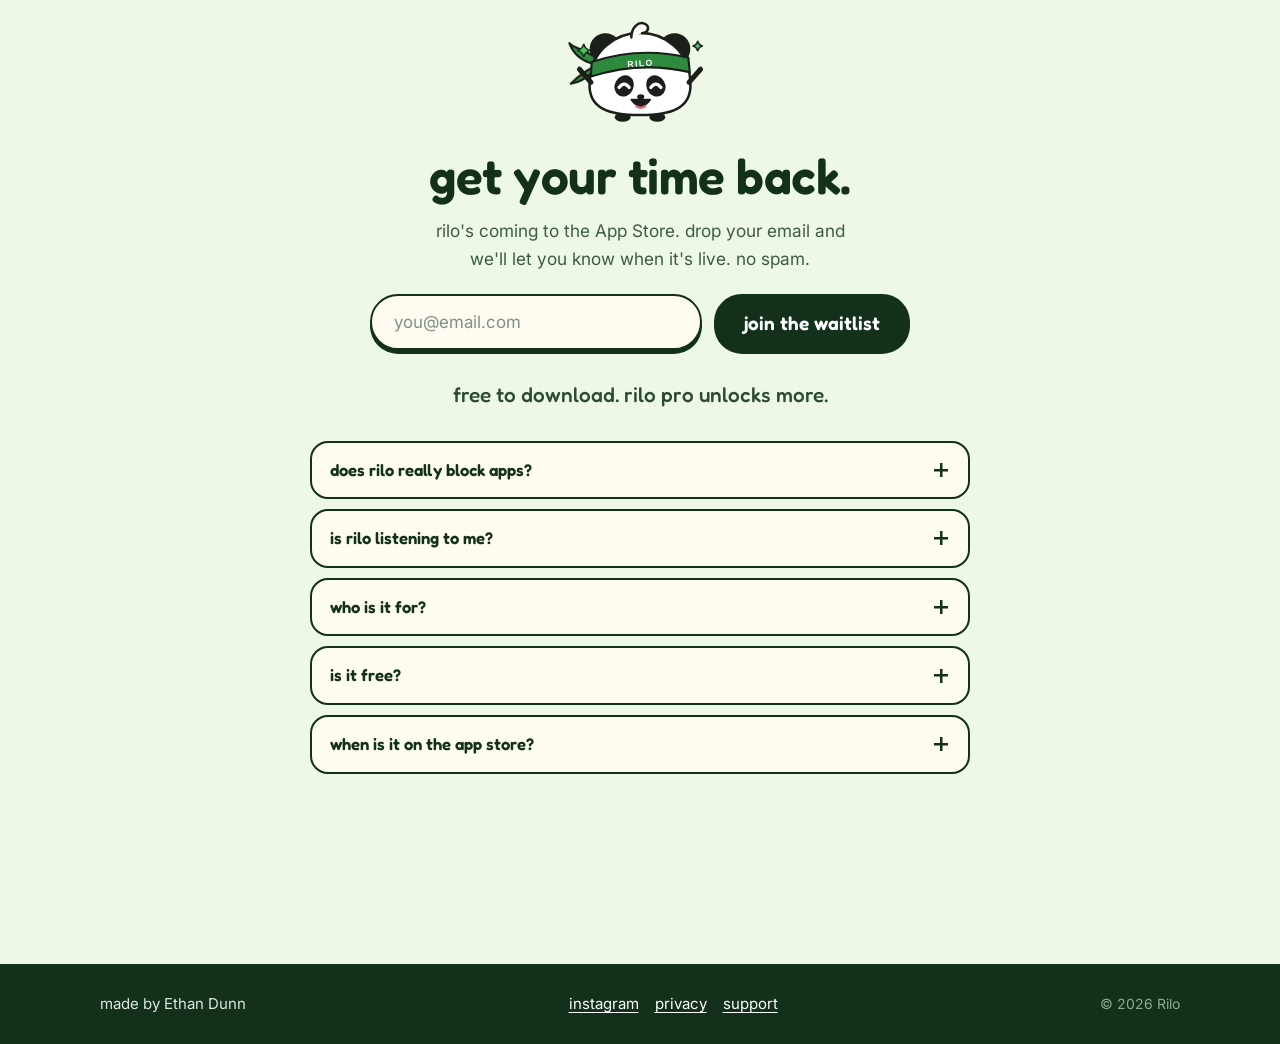
==== commit 2dd6a24c: "Policies: scope to current version, add waitlist section, drop limiting promises; fix pricing copy a" ====
--- a/index.html
+++ b/index.html
@@ -14,13 +14,13 @@
 <meta property="og:type" content="website">
 <meta property="og:title" content="Rilo · your screen-time buddy">
 <meta property="og:description" content="rilo gets you off your phone and gives you something better to do.">
-<meta property="og:image" content="img/og.png">
+<meta property="og:image" content="https://rilo.one/img/og.png">
 <meta property="og:image:width" content="1200">
 <meta property="og:image:height" content="630">
 <meta name="twitter:card" content="summary_large_image">
 <meta name="twitter:title" content="Rilo · your screen-time buddy">
 <meta name="twitter:description" content="rilo gets you off your phone and gives you something better to do.">
-<meta name="twitter:image" content="img/og.png">
+<meta name="twitter:image" content="https://rilo.one/img/og.png">
 
 <link rel="preconnect" href="https://fonts.googleapis.com">
 <link rel="preconnect" href="https://fonts.gstatic.com" crossorigin>
@@ -229,7 +229,7 @@
 
     <!-- Hidden by js/main.js once APP_STORE_URL is set. -->
     <div class="wait fx" id="waitlist" style="--i:2">
-      <p class="lede">rilo's coming to the App Store. drop your email — one email when it's live, no spam.</p>
+      <p class="lede">rilo's coming to the App Store. drop your email and we'll let you know when it's live. no spam.</p>
 
       <form class="wait__form" id="waitlist-form" novalidate>
         <label class="sr-only" for="wait-email">your email address</label>
@@ -253,7 +253,7 @@
     </div>
 
     <p class="price fx" style="--i:4">
-      free while we test.
+      free to download. rilo pro unlocks more.
     </p>
 
     <div class="faq fx" id="faq" style="--i:5">
@@ -271,7 +271,7 @@
       </details>
       <details class="q">
         <summary><span>is it free?</span></summary>
-        <p>yes. rilo is free while we test. a pro version with extra features comes later.</p>
+        <p>rilo is free to download. rilo pro unlocks extra features.</p>
       </details>
       <details class="q">
         <summary><span>when is it on the app store?</span></summary>
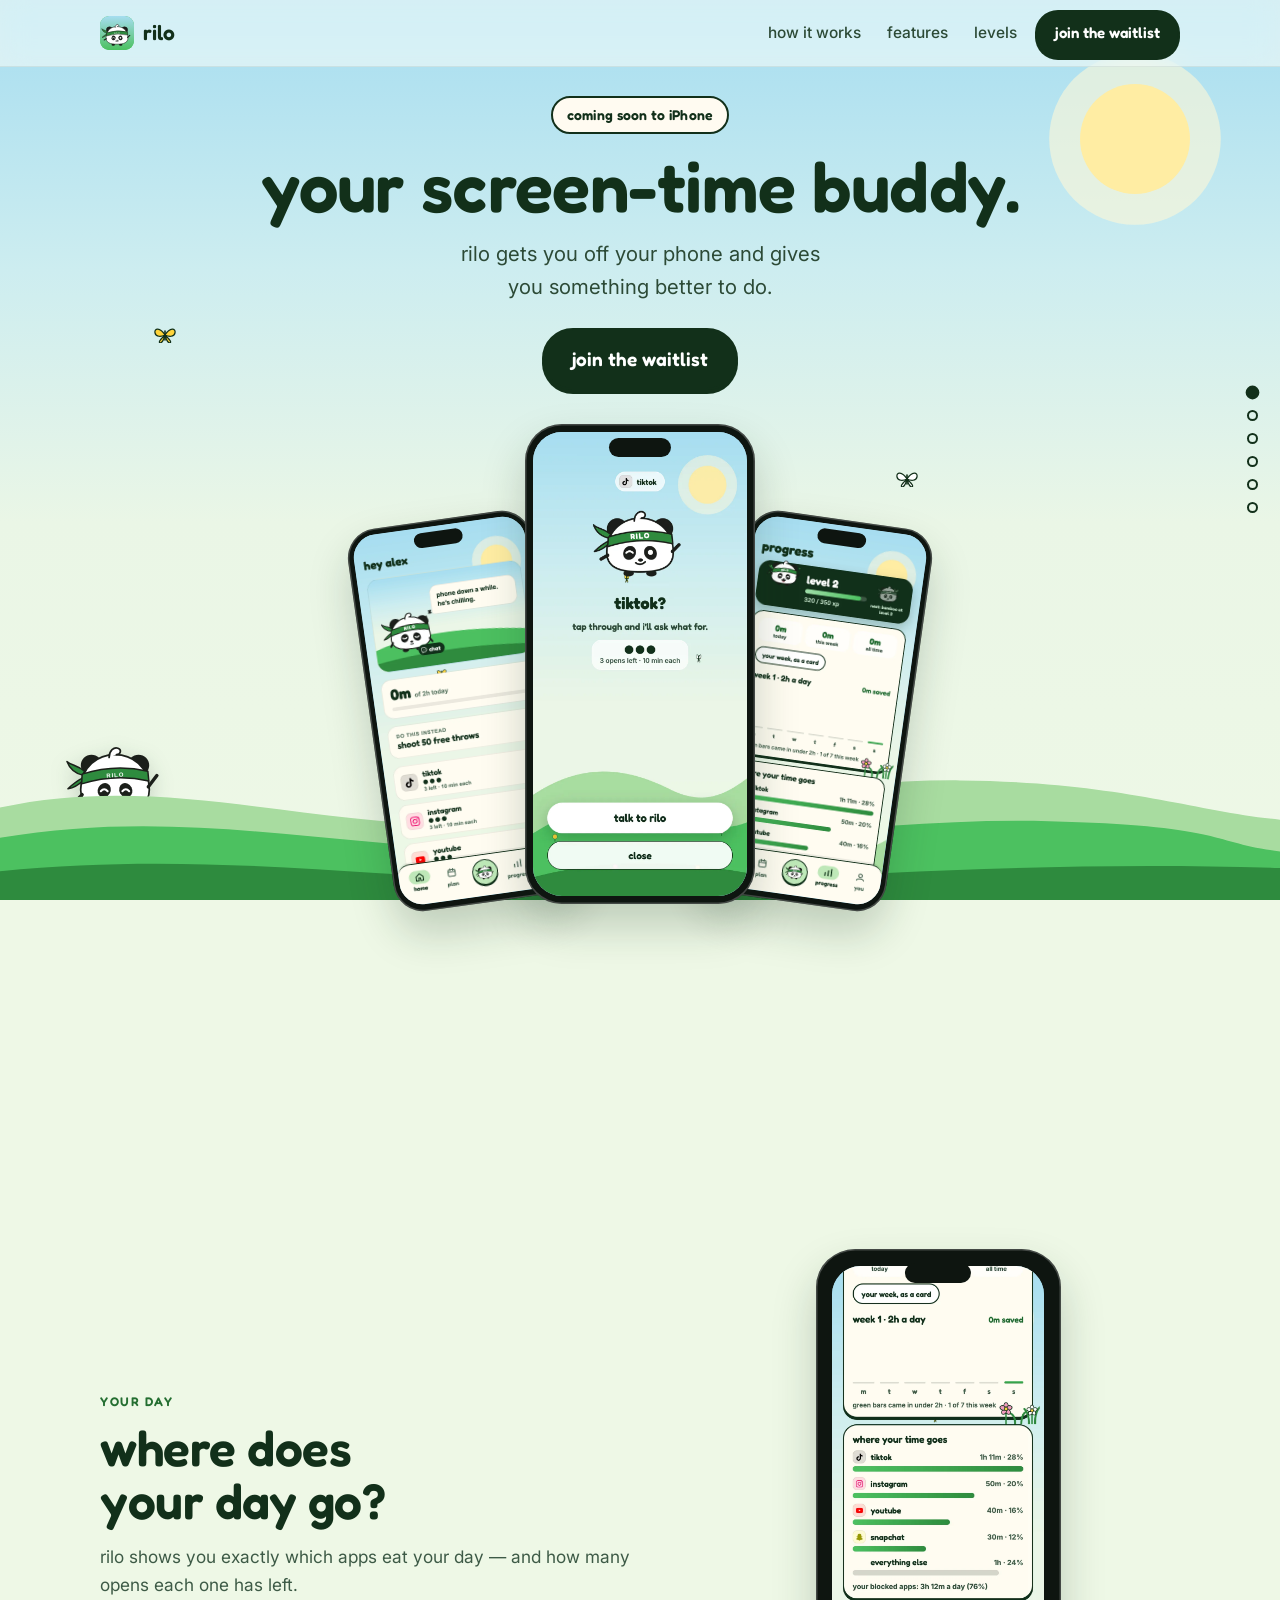
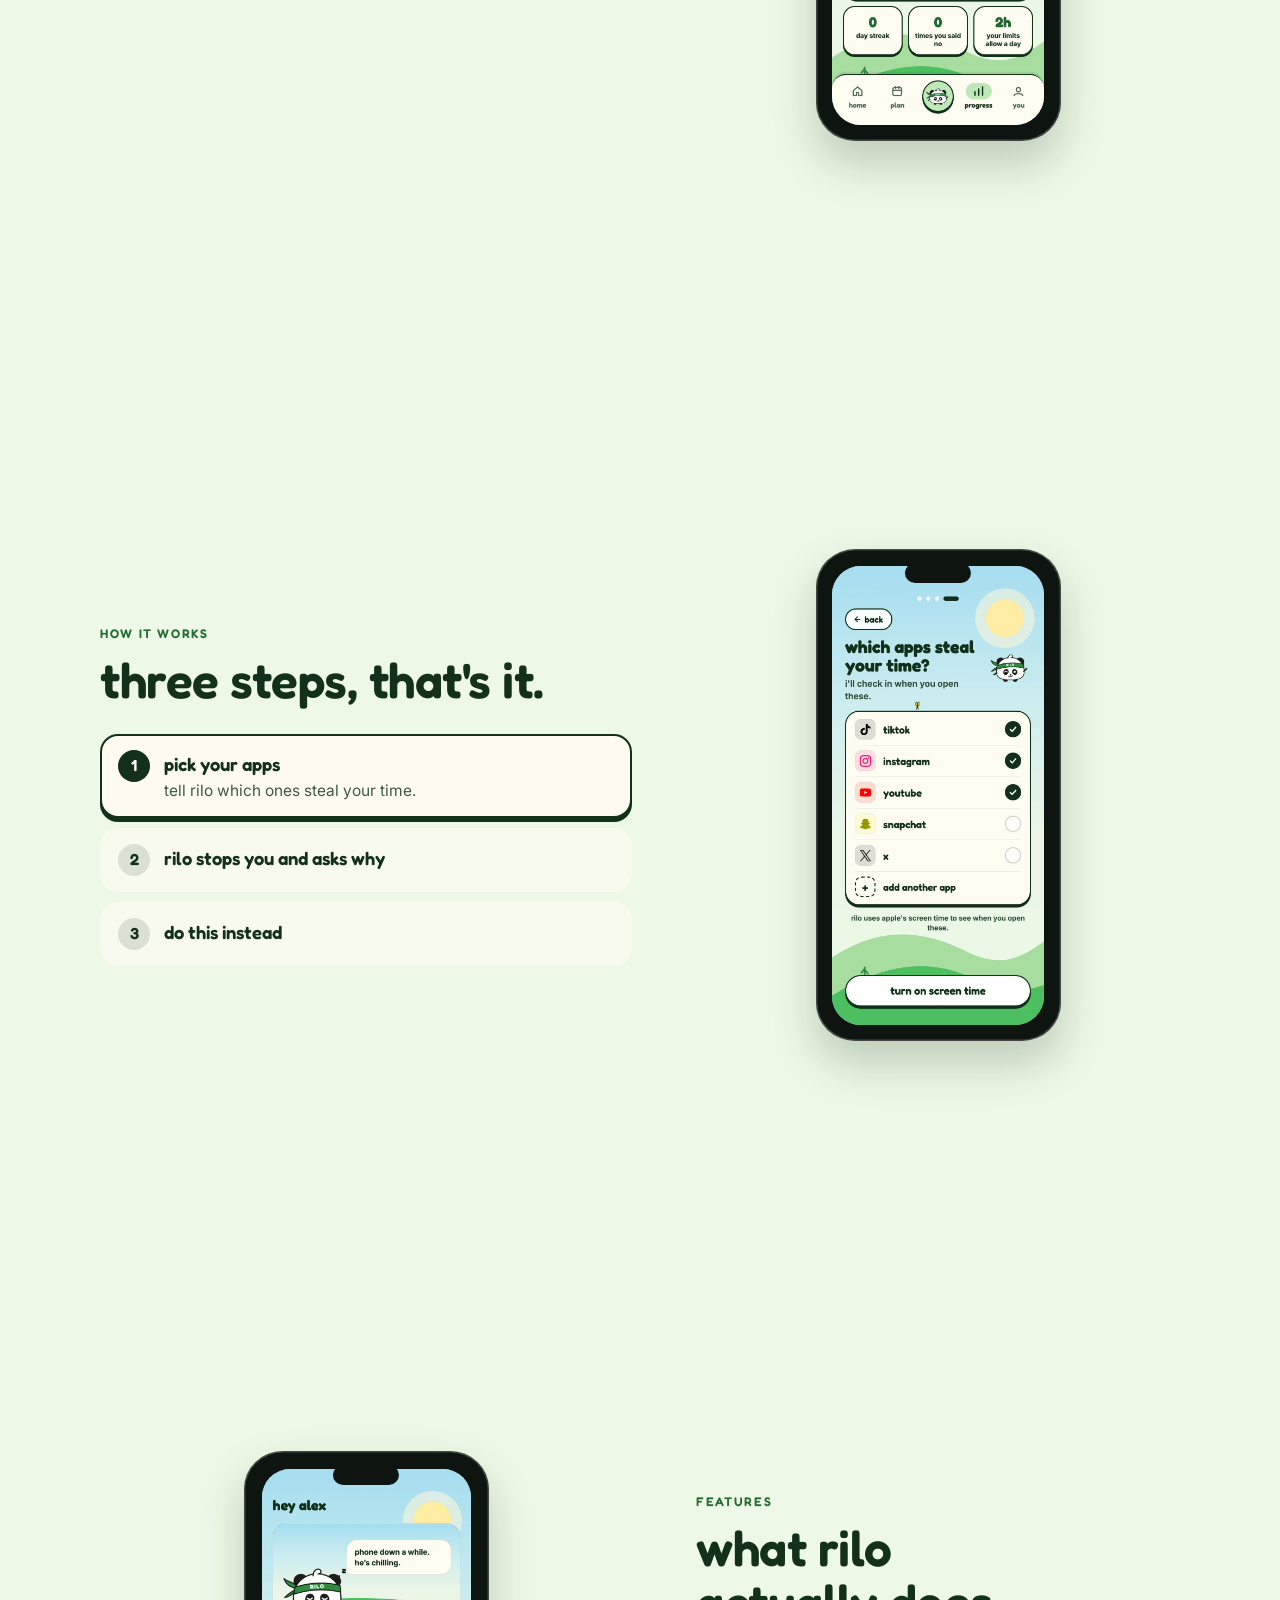
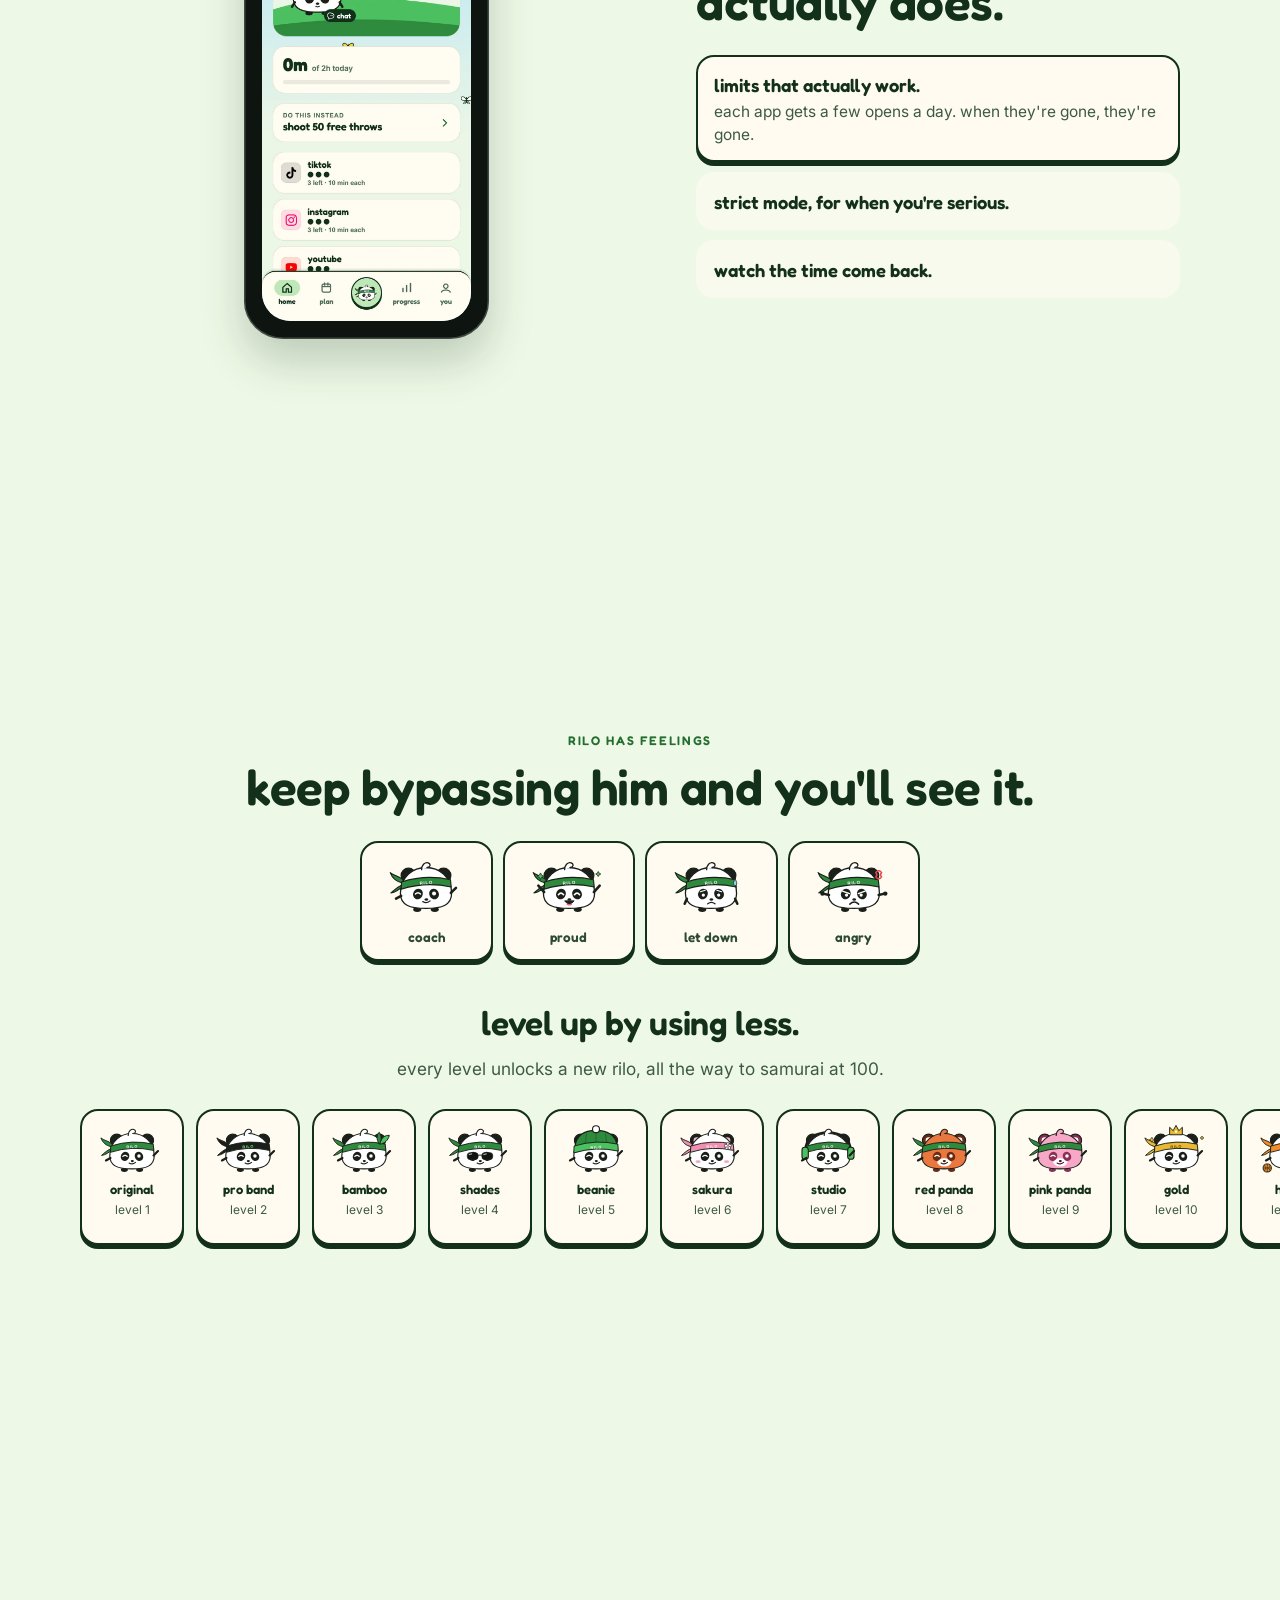
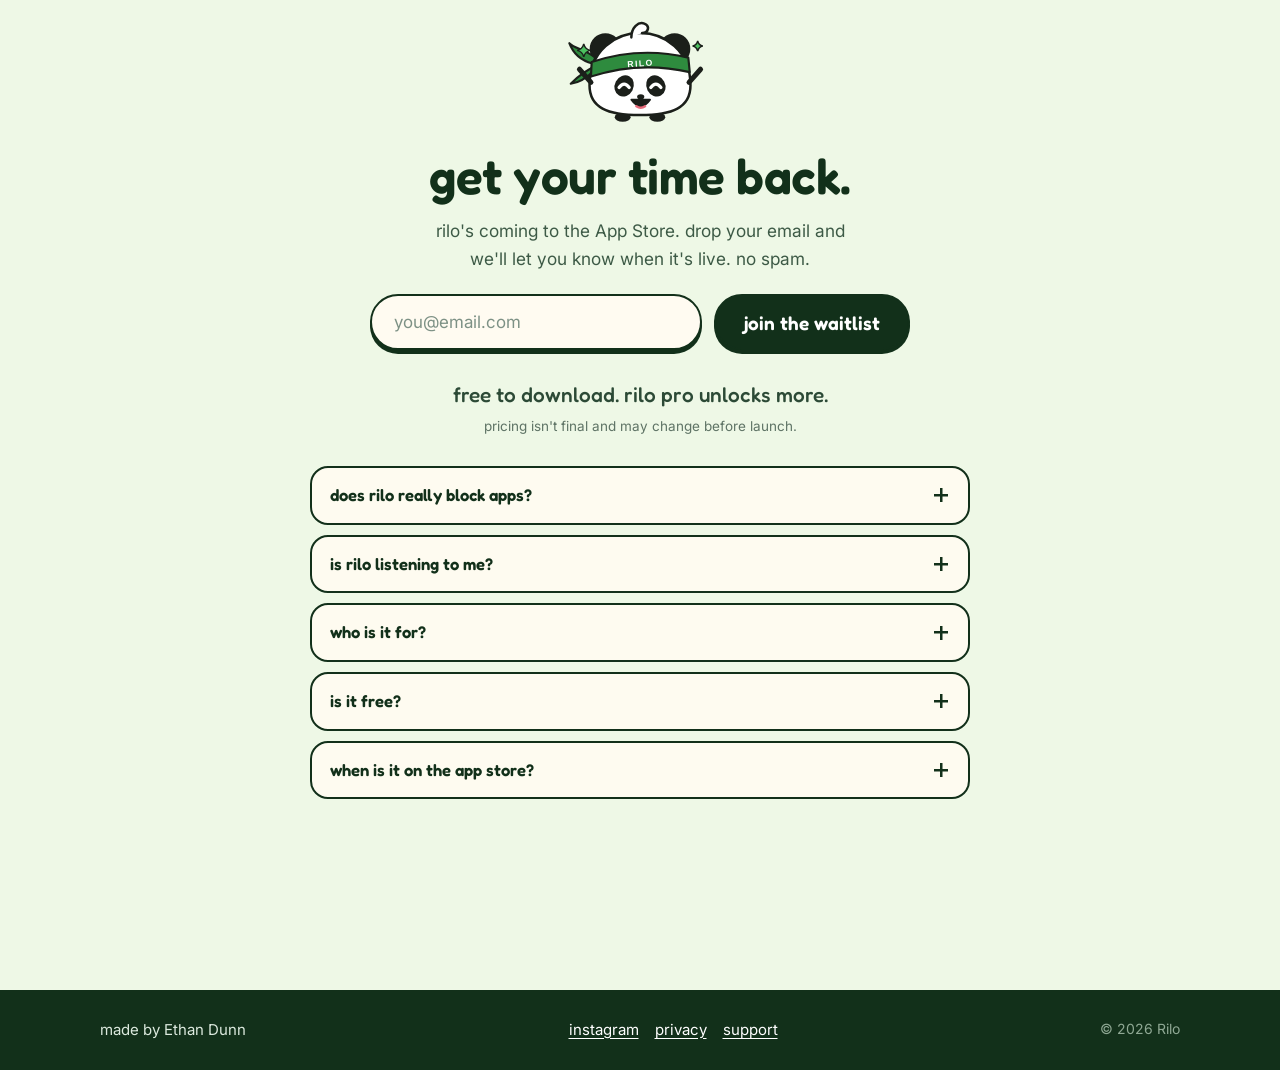
==== commit 34ffa696: "Add optional waitlist survey and /survey page After joining the waitlist, people can answer a short " ====
--- a/index.html
+++ b/index.html
@@ -248,12 +248,21 @@
       <p class="wait__error" id="wait-error" role="alert" hidden></p>
 
       <div class="wait__done" id="wait-done" hidden>
-        <p>you're on the list. see you soon.</p>
-      </div>
+        <!-- the optional survey offer; js/survey.js runs it -->
+        <div class="sv-invite" id="sv-invite">
+          <p>you're in! <span>help shape rilo? (30 sec, all optional)</span></p>
+          <button type="button" class="btn btn--lg" id="sv-go">let's go</button>
+          <button type="button" class="sv-link" id="sv-no">no thanks</button>
+        </div>
+        <p id="sv-bye" hidden>you're on the list. see you soon.</p>
+      </div>
+
+      <div id="survey" hidden></div>
     </div>
 
     <p class="price fx" style="--i:4">
       free to download. rilo pro unlocks more.
+      <small class="price__note">pricing isn't final and may change before launch.</small>
     </p>
 
     <div class="faq fx" id="faq" style="--i:5">
@@ -271,7 +280,7 @@
       </details>
       <details class="q">
         <summary><span>is it free?</span></summary>
-        <p>rilo is free to download. rilo pro unlocks extra features.</p>
+        <p>rilo is free to download. rilo pro unlocks extra features. pricing isn't final and may change before launch.</p>
       </details>
       <details class="q">
         <summary><span>when is it on the app store?</span></summary>
@@ -296,6 +305,7 @@
   </div>
 </footer>
 
+<script src="js/survey.js"></script>
 <script src="js/main.js"></script>
 </body>
 </html>
--- a/css/style.css
+++ b/css/style.css
@@ -469,6 +469,180 @@
   line-height:1.45;color:var(--ink-2);
 }
 .price strong{font-weight:600;color:var(--ink)}
+.price__note{
+  display:block;margin-top:6px;
+  font-family:Inter,sans-serif;font-weight:400;font-size:13.5px;
+  color:#5E7365;
+}
+
+/* ───────────────── the optional survey (js/survey.js) ───────────────── */
+
+/* the offer that replaces the form after a signup */
+.sv-invite{display:flex;flex-direction:column;align-items:center;gap:6px}
+.sv-invite p span{
+  display:block;margin-top:4px;
+  font-size:clamp(1.02rem,3.6vw,1.15rem);font-weight:500;color:var(--ink-2);
+}
+.sv-invite .btn{margin-top:14px;min-width:200px}
+.sv-link{
+  font:inherit;font-size:15px;color:var(--ink-3);
+  background:none;border:0;padding:12px 16px;min-height:44px;
+  text-decoration:underline;text-underline-offset:3px;cursor:pointer;
+}
+.sv-link:hover{color:var(--ink)}
+
+/* the card that holds one question at a time */
+#survey{margin-top:22px;scroll-margin-top:76px}
+.sv{
+  position:relative;
+  max-width:520px;margin-inline:auto;
+  background:var(--card);
+  border:2px solid var(--line);
+  border-radius:var(--radius);
+  box-shadow:0 5px 0 var(--line);
+  padding:14px 16px 8px;
+  text-align:center;
+  scroll-margin-top:76px;
+}
+@media (min-width:620px){.sv{padding:18px 26px 10px}}
+
+.sv__top{display:flex;align-items:center;gap:10px;min-height:44px}
+.sv__back{
+  flex:0 0 auto;
+  width:44px;height:44px;margin-left:-6px;
+  display:grid;place-items:center;
+  color:var(--ink);background:none;border:0;border-radius:50%;
+  cursor:pointer;
+}
+.sv__back:hover{background:rgba(18,48,26,.08)}
+.sv__back[hidden]{display:block !important;visibility:hidden}
+.sv__bar{
+  flex:1 1 auto;height:6px;margin-right:4px;
+  background:rgba(18,48,26,.12);
+  border-radius:999px;overflow:hidden;
+}
+.sv__bar span{
+  display:block;height:100%;width:0;
+  background:var(--green-ink);border-radius:inherit;
+  transition:width .45s var(--ease);
+}
+
+.sv__screen{min-height:380px;display:flex;flex-direction:column}
+.sv__in{display:flex;flex-direction:column;flex:1 1 auto;padding:6px 0 4px}
+.sv__in--fwd{animation:sv-in-fwd .38s var(--ease) both}
+.sv__in--back{animation:sv-in-back .38s var(--ease) both}
+@keyframes sv-in-fwd{from{opacity:0;transform:translateX(28px)}to{opacity:1;transform:none}}
+@keyframes sv-in-back{from{opacity:0;transform:translateX(-28px)}to{opacity:1;transform:none}}
+
+.sv__q{
+  font-size:clamp(1.4rem,5.6vw,1.75rem);line-height:1.18;
+  margin:6px 4px 0;
+}
+.sv__q:focus{outline:none}
+.sv__q label{cursor:inherit}
+.sv__hint{margin:8px 0 0;font-size:14.5px;color:var(--ink-3);transition:color .2s ease}
+.sv__warn{margin:14px 0 -4px;font-size:15px;font-weight:600;color:#8C1D18}
+.sv__warn:empty{display:none}
+.sv__note{margin:8px 0 0;font-size:13.5px;line-height:1.4;color:#6B7D71}
+
+.sv__opts{display:grid;gap:10px;margin-top:18px}
+.sv__opt{
+  position:relative;
+  width:100%;min-height:58px;
+  display:flex;align-items:center;justify-content:center;gap:12px;
+  padding:12px 18px;
+  font-family:Fredoka,sans-serif;font-weight:600;font-size:18px;line-height:1.2;
+  color:var(--ink);
+  background:#fff;
+  border:2px solid var(--line);
+  border-radius:18px;
+  box-shadow:0 4px 0 var(--line);
+  cursor:pointer;
+  -webkit-tap-highlight-color:transparent;
+  transition:transform .12s ease,box-shadow .12s ease,background .15s ease,color .15s ease;
+}
+.sv__opt:active{transform:translateY(3px);box-shadow:0 1px 0 var(--line)}
+@media (hover:hover){.sv__opt:hover{background:#F1F8EC}}
+.sv__opt.is-on,.sv__opt.is-on:hover{background:var(--ink);color:#fff}
+
+/* pick-many: a tick box on the left, text left-aligned */
+.sv__opts--many .sv__opt{justify-content:flex-start;text-align:left}
+.sv__tick{
+  flex:0 0 auto;width:26px;height:26px;
+  display:grid;place-items:center;
+  border:2px solid currentColor;border-radius:8px;
+}
+.sv__tick svg{width:18px;height:18px;opacity:0;transform:scale(.6);transition:opacity .15s ease,transform .2s var(--ease)}
+.sv__opt.is-on .sv__tick{background:#fff;color:var(--ink);border-color:#fff}
+.sv__opt.is-on .sv__tick svg{opacity:1;transform:none}
+.sv__opt.is-nope{animation:sv-nope .35s ease}
+@keyframes sv-nope{20%,60%{translate:-6px 0}40%,80%{translate:6px 0}}
+
+.sv__next{width:100%;margin-top:18px}
+.sv__next:disabled{opacity:.35;cursor:default;transform:none;box-shadow:0 4px 0 var(--line)}
+
+.sv__skip{
+  display:block;margin:6px auto 0;
+  font:inherit;font-size:15px;color:var(--ink-3);
+  background:none;border:0;padding:10px 18px;min-height:44px;
+  text-decoration:underline;text-underline-offset:3px;cursor:pointer;
+}
+.sv__skip:hover{color:var(--ink)}
+
+/* text inputs: 17px so iPhone doesn't zoom in when they're tapped */
+.sv__email{display:flex;flex-direction:column;margin-top:18px}
+.sv__email input,.sv__text{
+  width:100%;
+  font-family:Inter,sans-serif;font-size:17px;color:var(--ink);
+  background:#fff;
+  border:2px solid var(--line);
+  box-shadow:0 4px 0 var(--line);
+}
+.sv__other{
+  width:100%;margin-top:12px;min-height:56px;padding:0 20px;
+  font-family:Inter,sans-serif;font-size:17px;color:var(--ink);
+  background:#fff;border:2px solid var(--line);border-radius:18px;
+  box-shadow:0 4px 0 var(--line);
+}
+.sv__other::placeholder{color:#7D9185}
+.sv__email input{border-radius:999px;padding:0 22px;min-height:56px;text-align:center}
+.sv__text{
+  margin-top:16px;border-radius:18px;padding:14px 16px;
+  resize:vertical;min-height:110px;line-height:1.45;
+}
+.sv__email input::placeholder,.sv__text::placeholder{color:#7D9185}
+.sv__email input[aria-invalid="true"]{border-color:#B3261E}
+.sv__err{margin:12px 0 0;font-size:15px;font-weight:500;color:#8C1D18}
+
+.sv__check{
+  display:flex;align-items:center;gap:12px;
+  margin-top:18px;padding:12px 14px;min-height:58px;
+  text-align:left;font-weight:600;font-size:16px;line-height:1.3;
+  background:rgba(18,48,26,.05);
+  border-radius:16px;cursor:pointer;
+  -webkit-tap-highlight-color:transparent;
+}
+.sv__check input{position:absolute;opacity:0;width:1px;height:1px}
+.sv__box{
+  flex:0 0 auto;width:30px;height:30px;
+  display:grid;place-items:center;
+  background:#fff;border:2px solid var(--line);border-radius:9px;
+  transition:background .15s ease;
+}
+.sv__box svg{width:20px;height:20px;color:#fff;opacity:0;transform:scale(.6);transition:opacity .15s ease,transform .2s var(--ease)}
+.sv__check input:checked + .sv__box{background:var(--ink)}
+.sv__check input:checked + .sv__box svg{opacity:1;transform:none}
+.sv__check input:focus-visible + .sv__box{outline:3px solid var(--ink);outline-offset:3px}
+
+.sv__end{align-items:center;justify-content:center;gap:6px;padding:20px 0 26px}
+.sv__end img{width:clamp(120px,34vw,150px);margin-bottom:8px}
+.sv__end .btn{margin-top:20px}
+
+/* /survey: the page around the card */
+.sv-page{padding:96px 0 64px}
+.sv-page__rilo{width:clamp(96px,24vw,124px);margin:0 auto 10px}
+.sv-page__title{text-align:center;font-size:clamp(1.9rem,7vw,2.6rem)}
+.sv-page__sub{text-align:center;margin:8px auto 20px;color:var(--ink-2);max-width:32ch}
 
 .faq{display:grid;gap:10px;margin-top:30px;text-align:left}
 .q{
